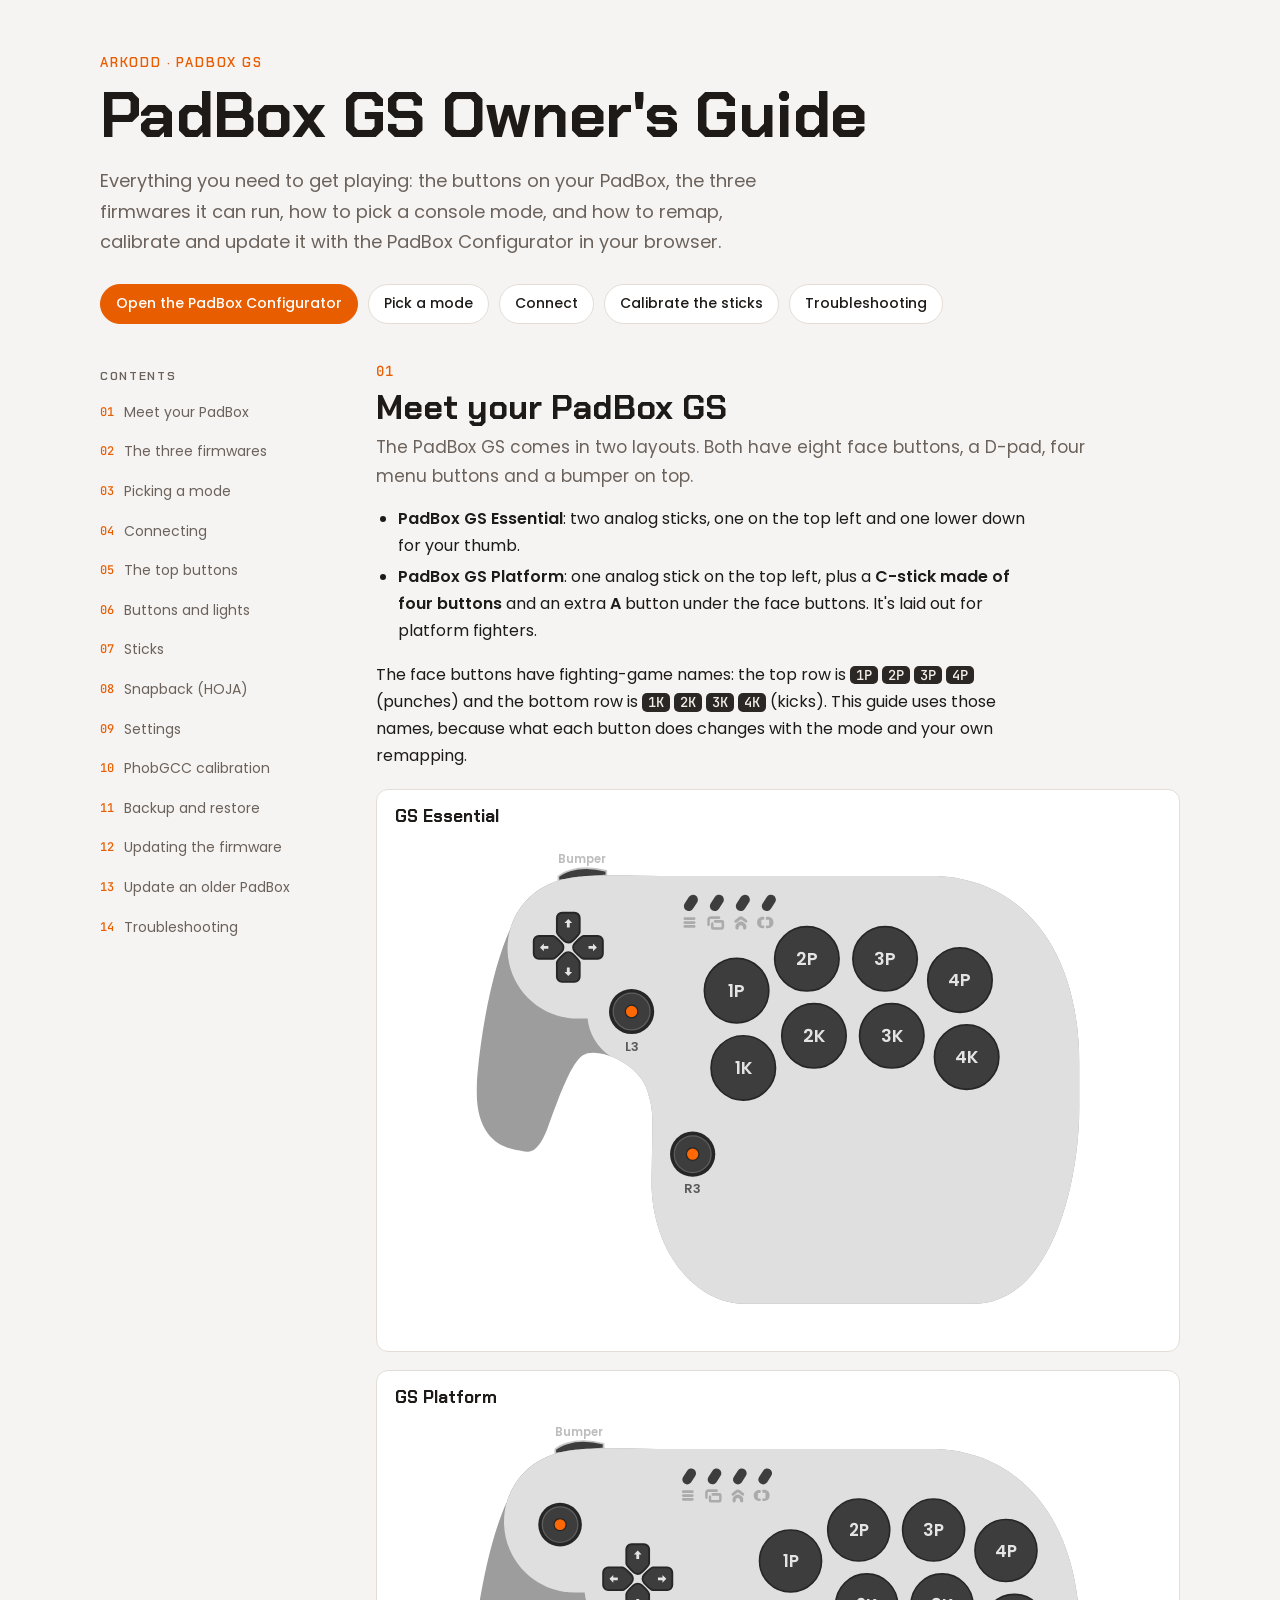
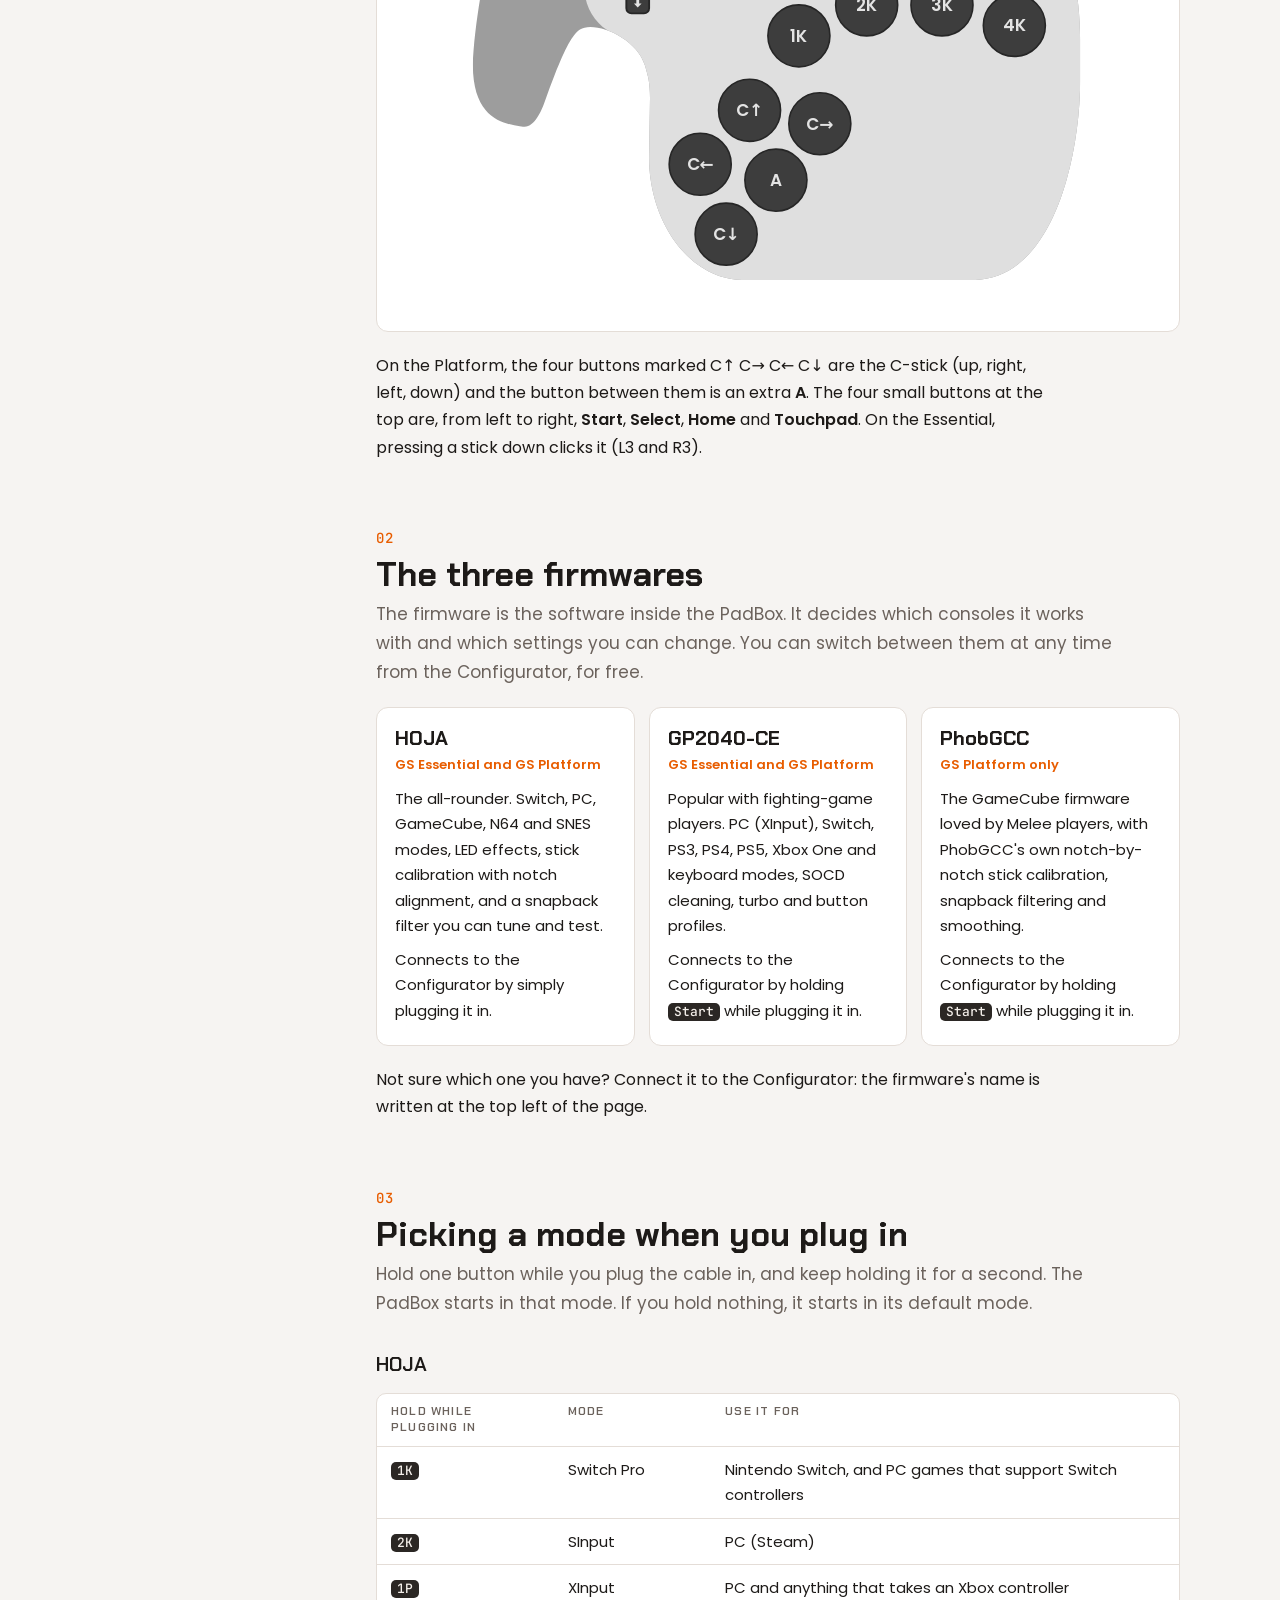
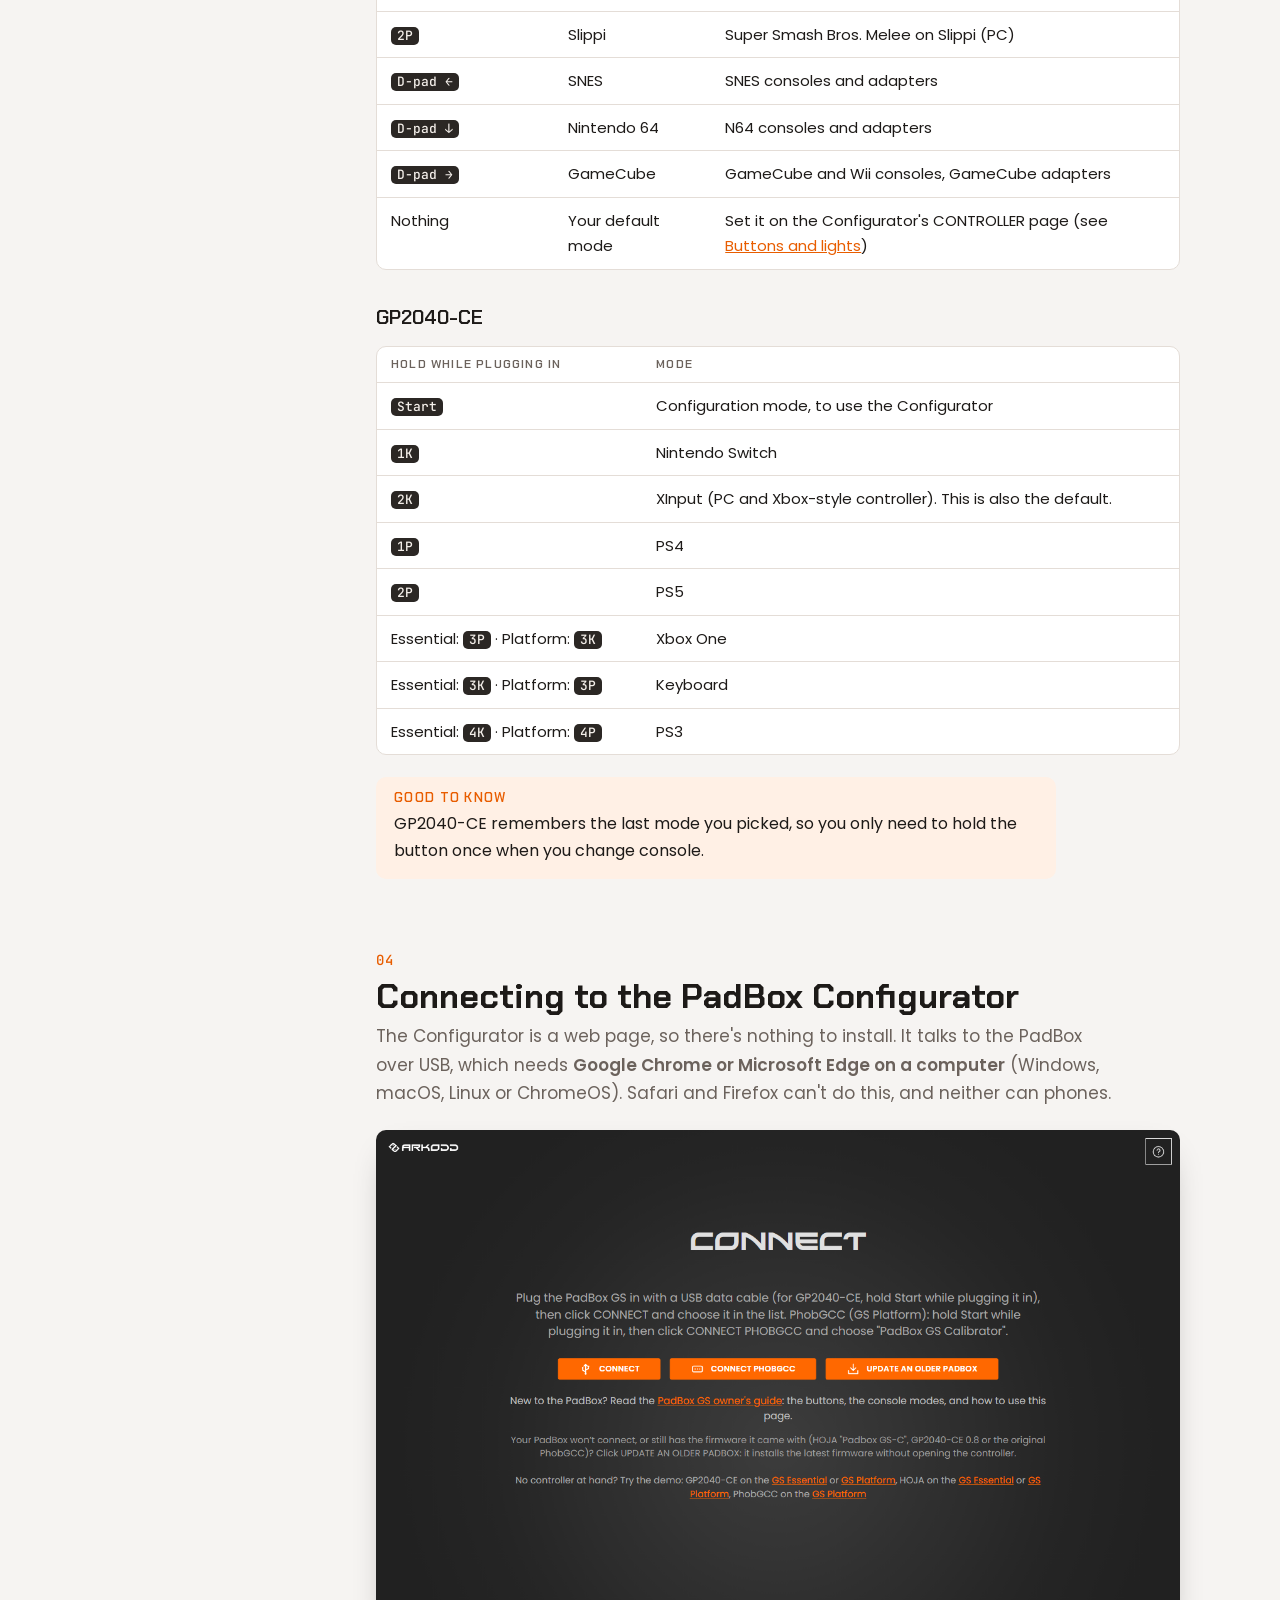
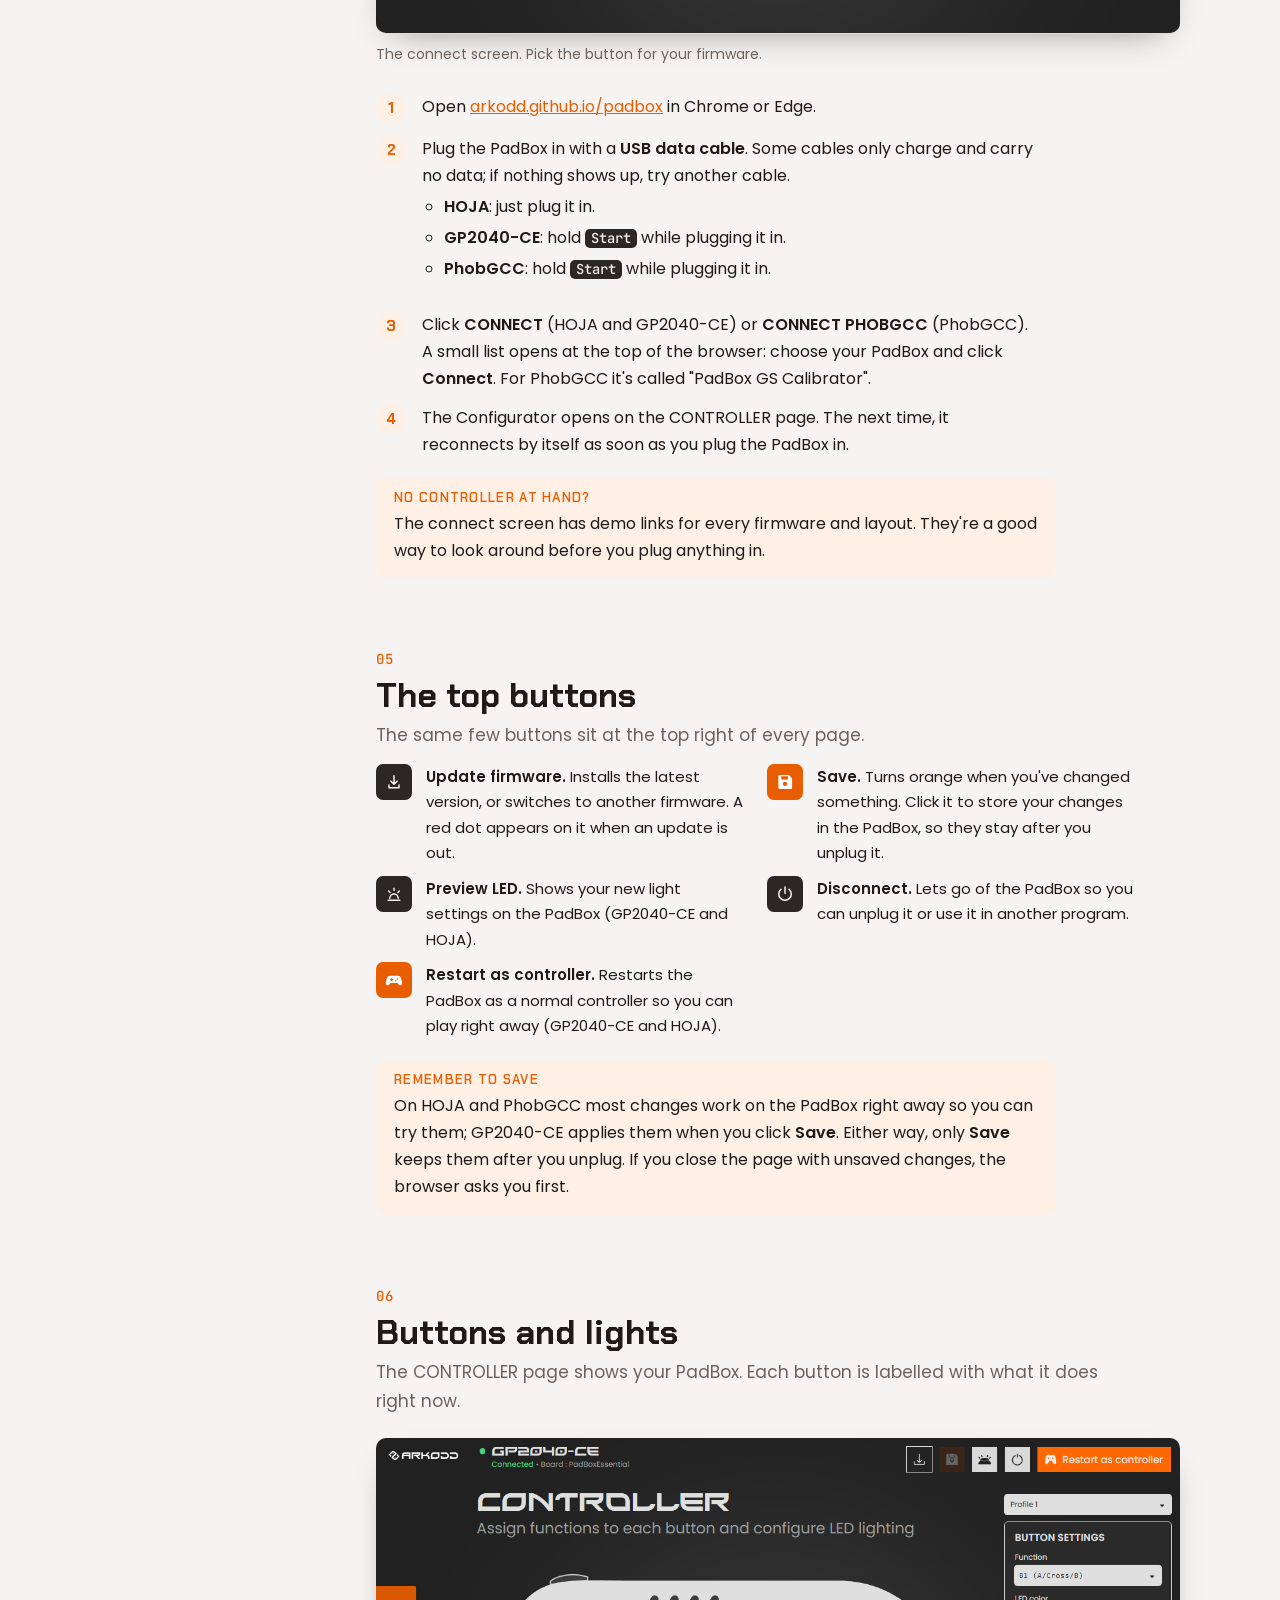
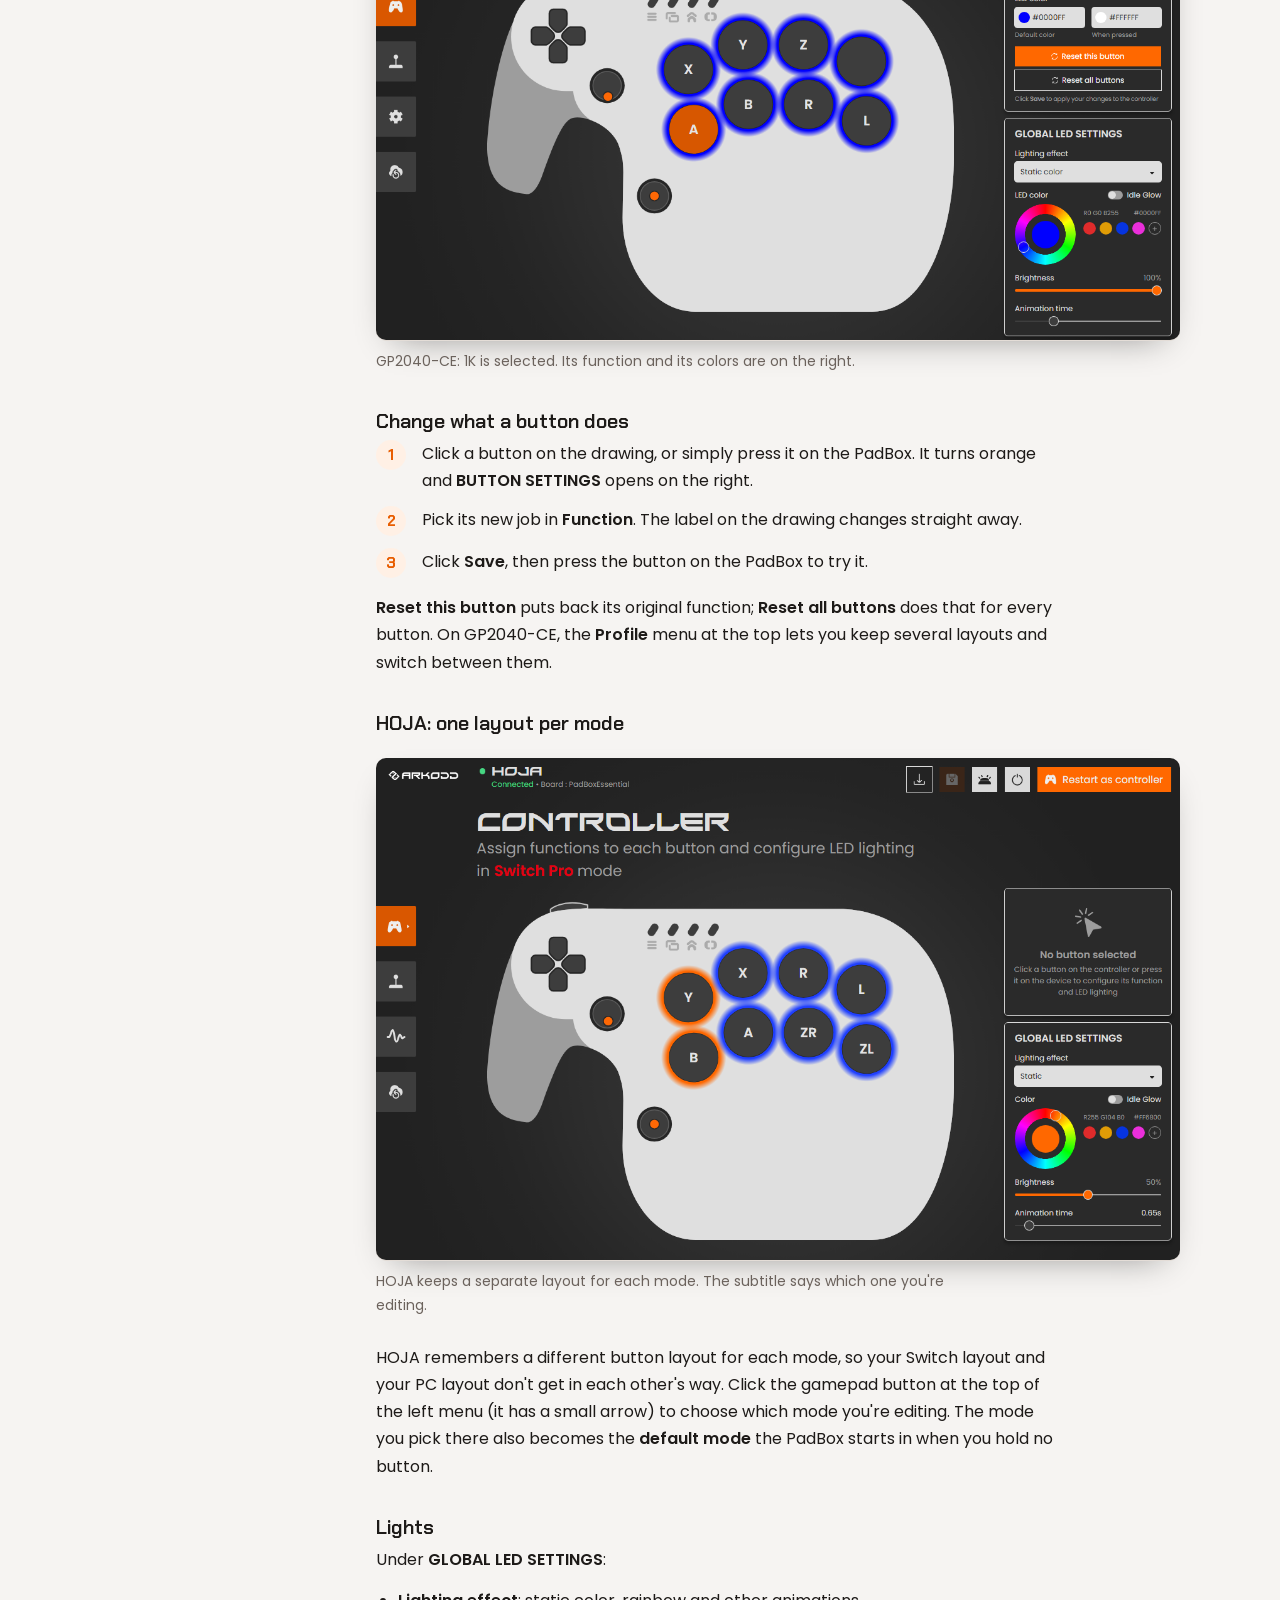
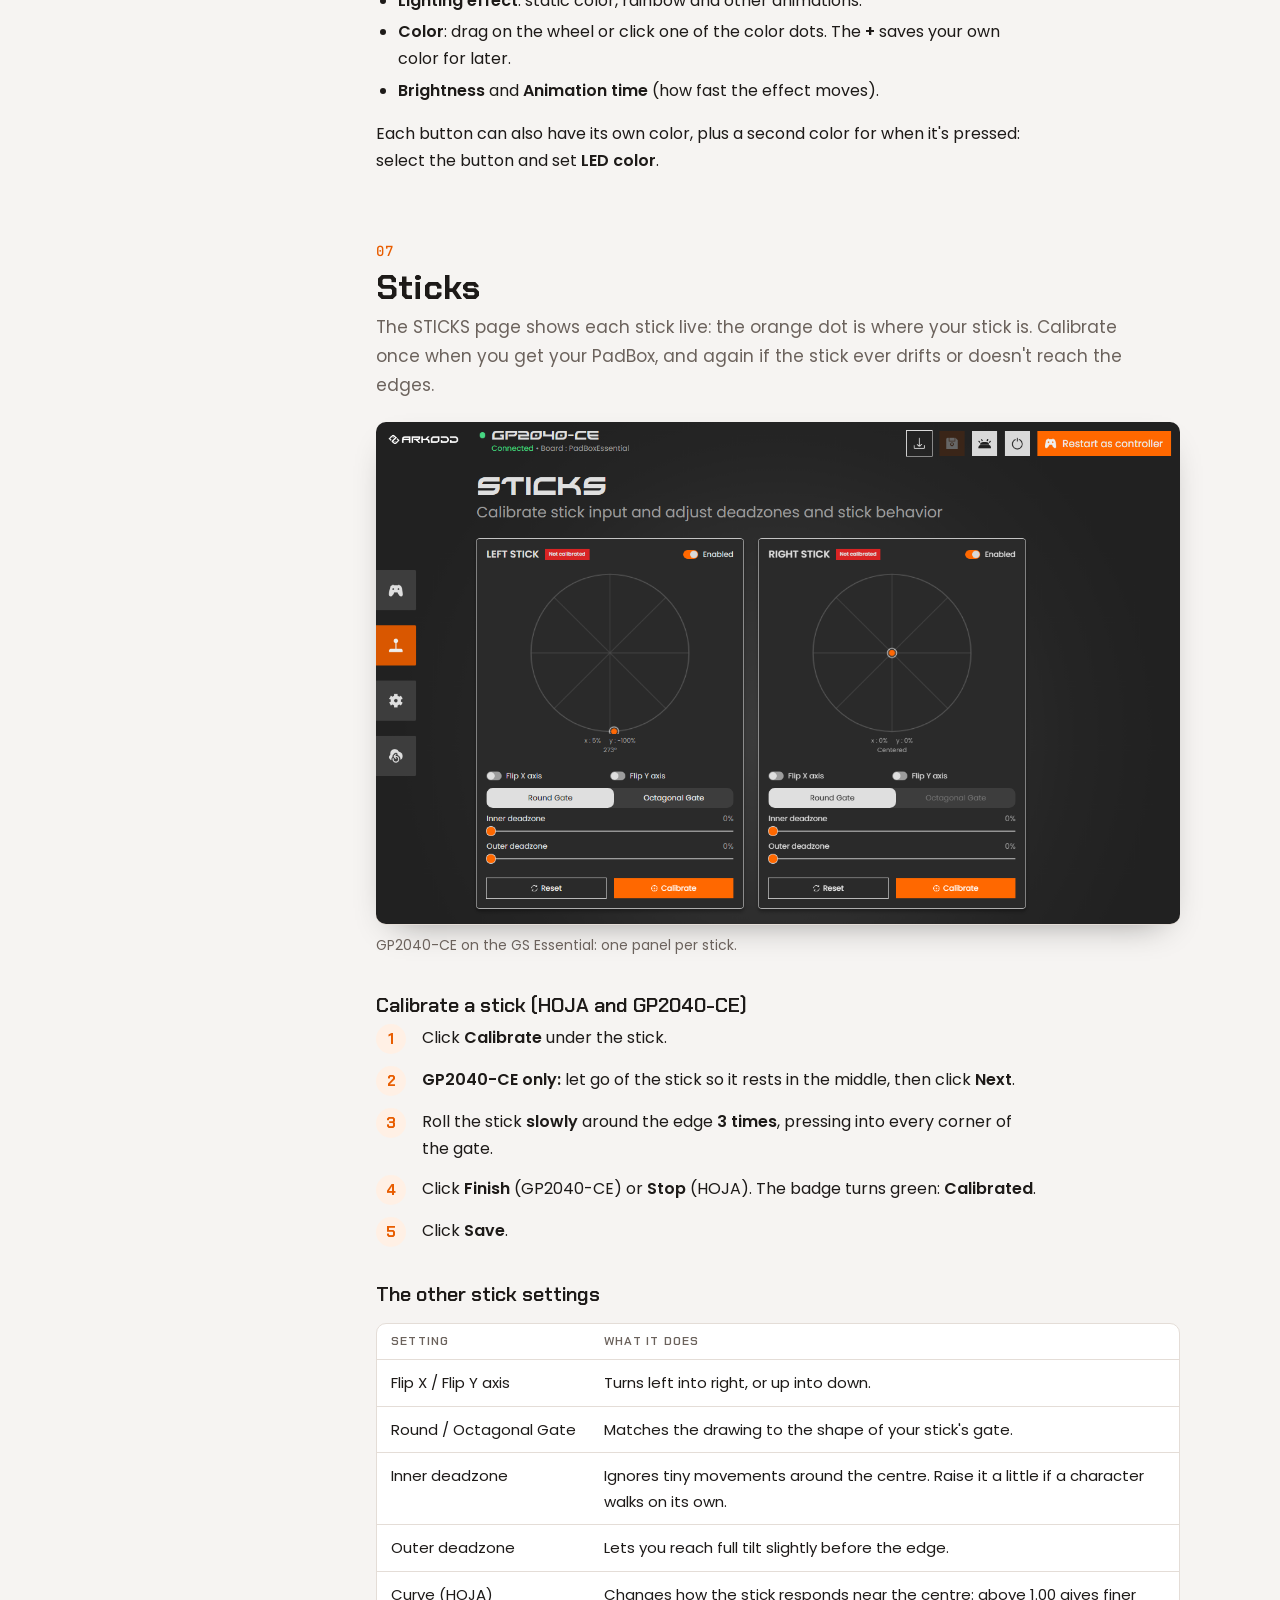
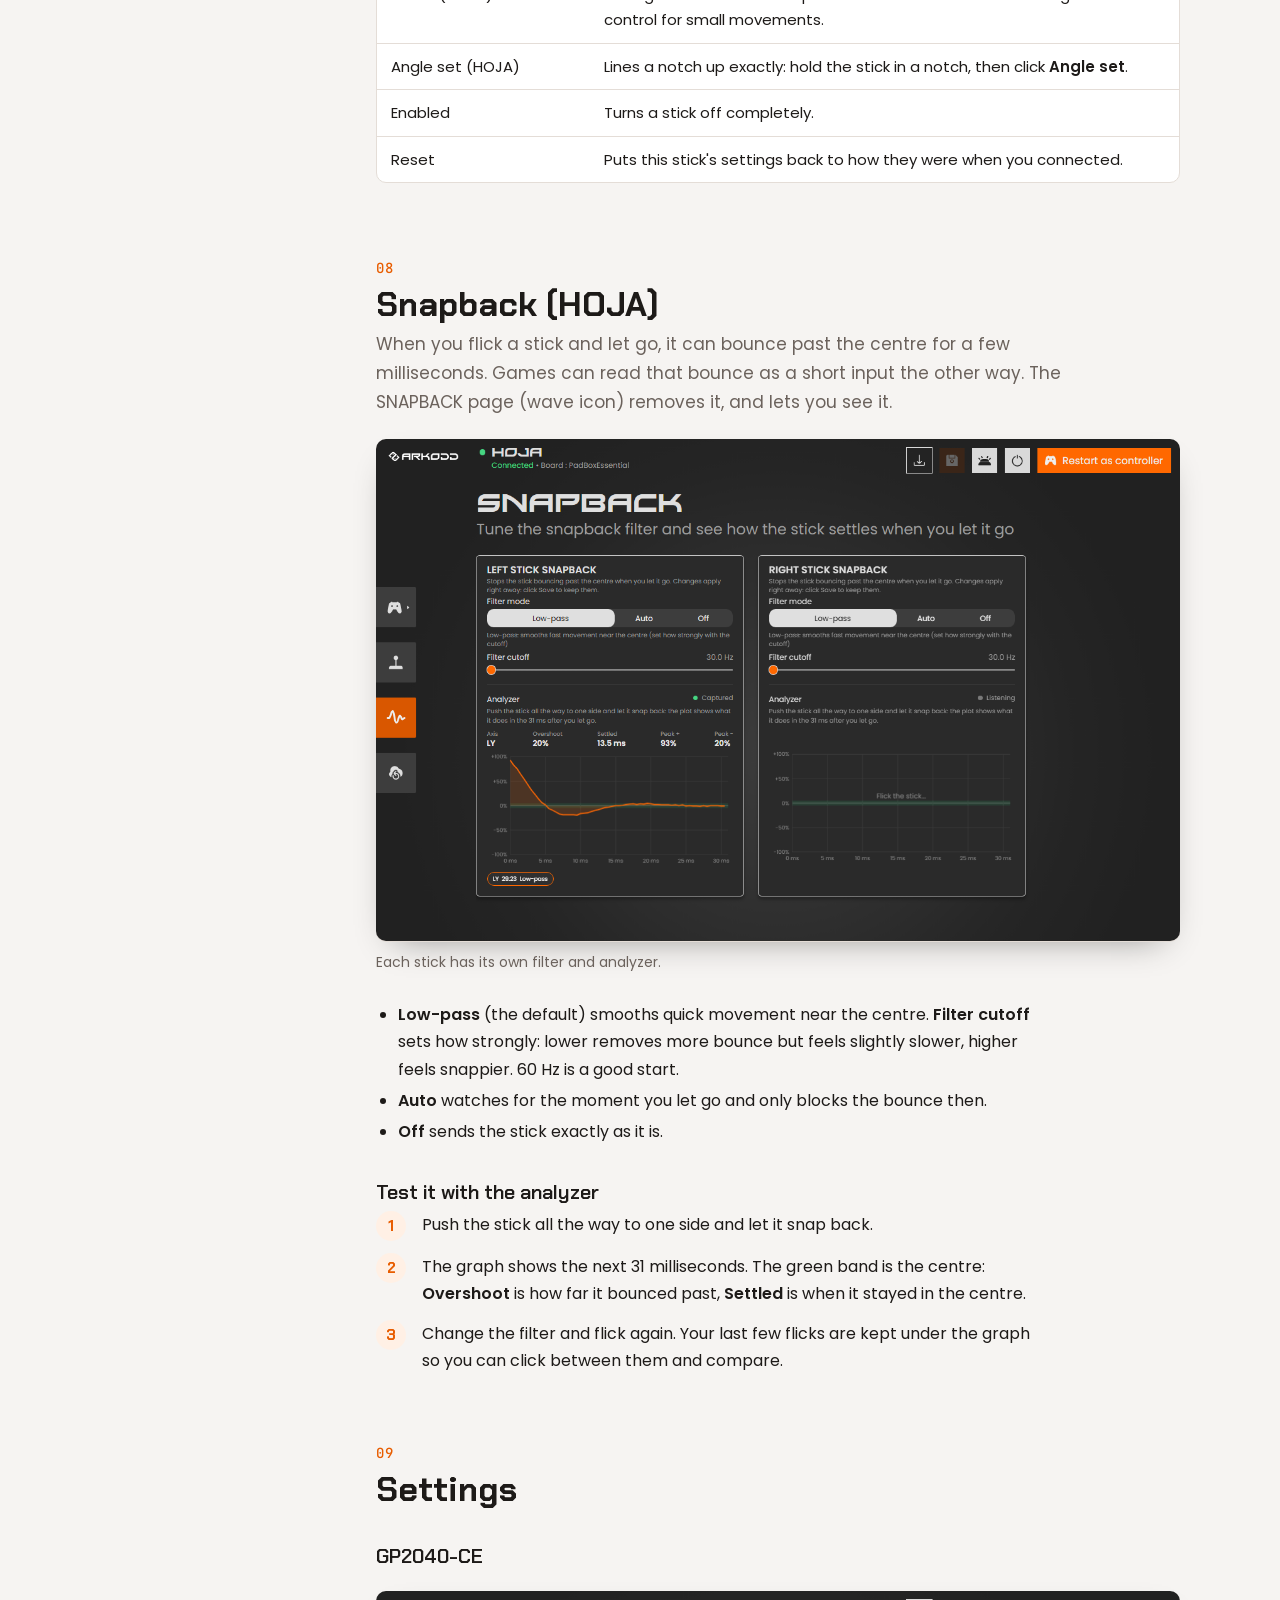
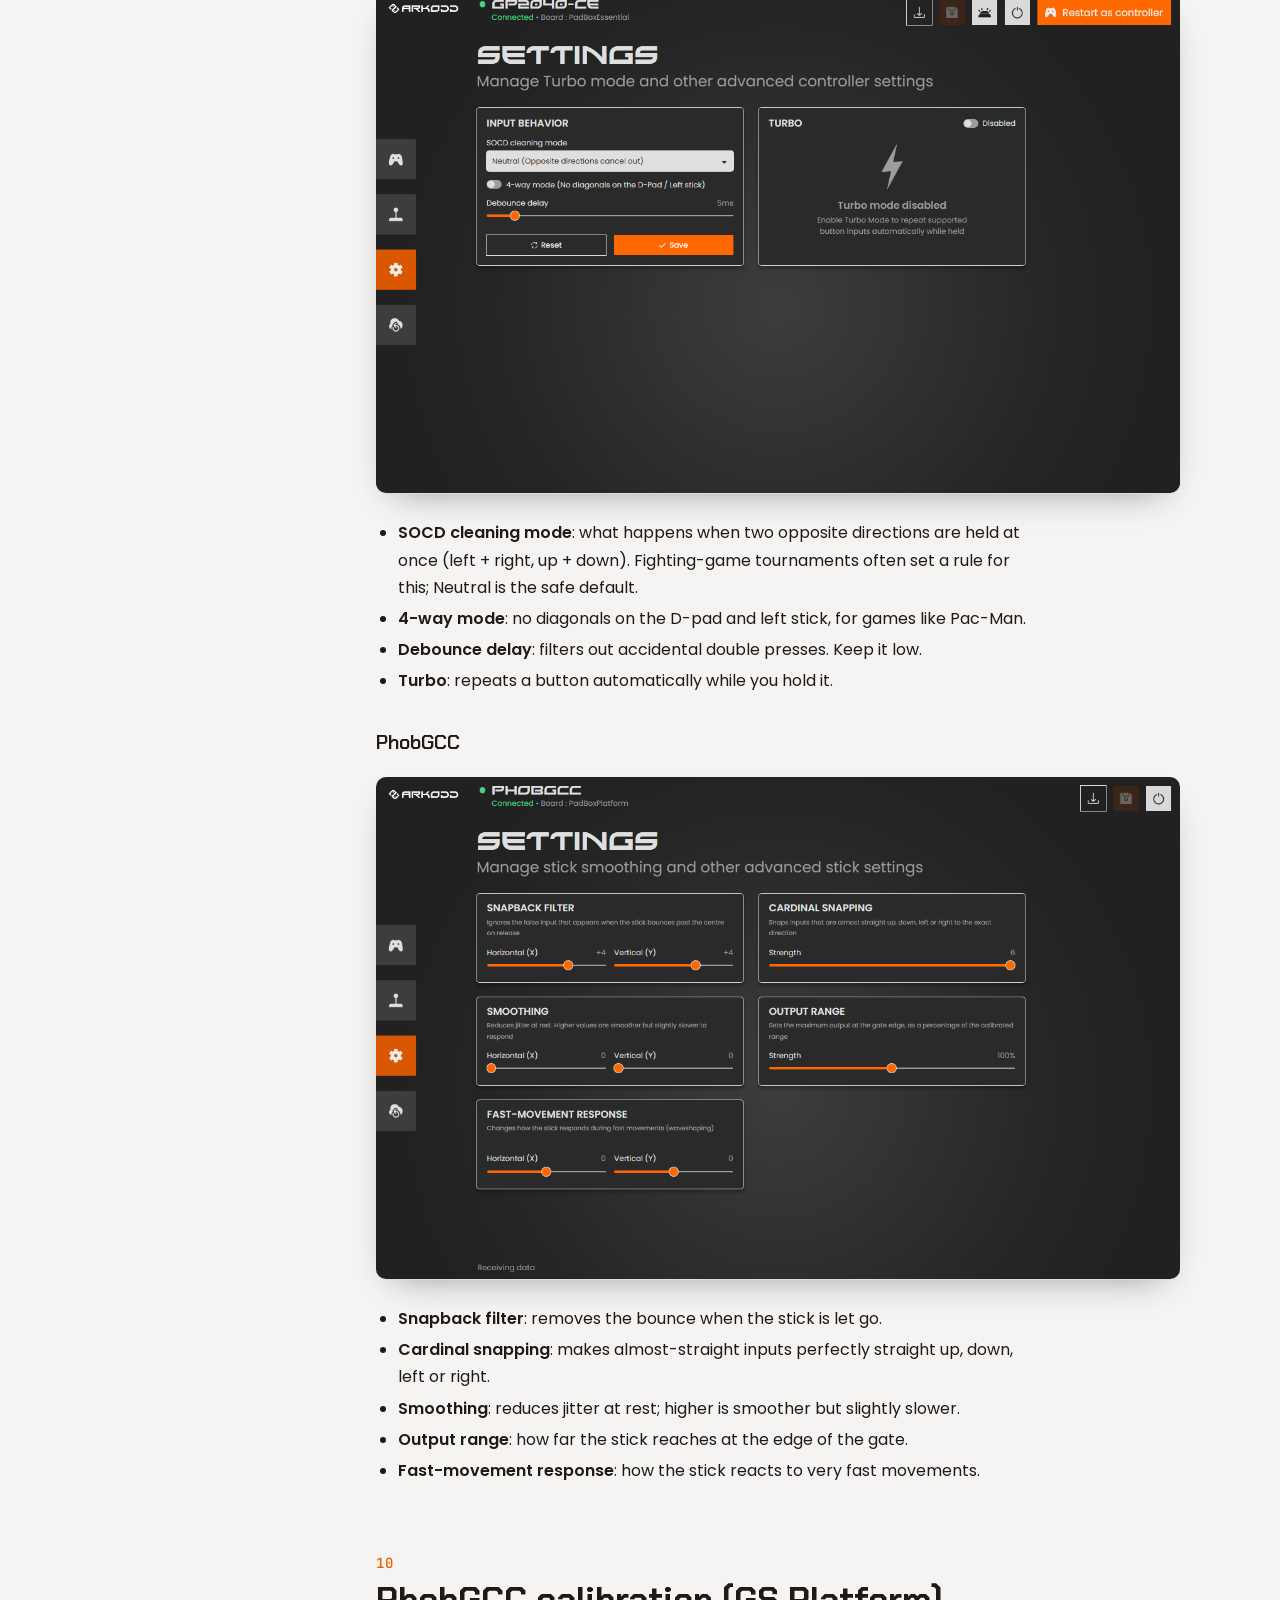
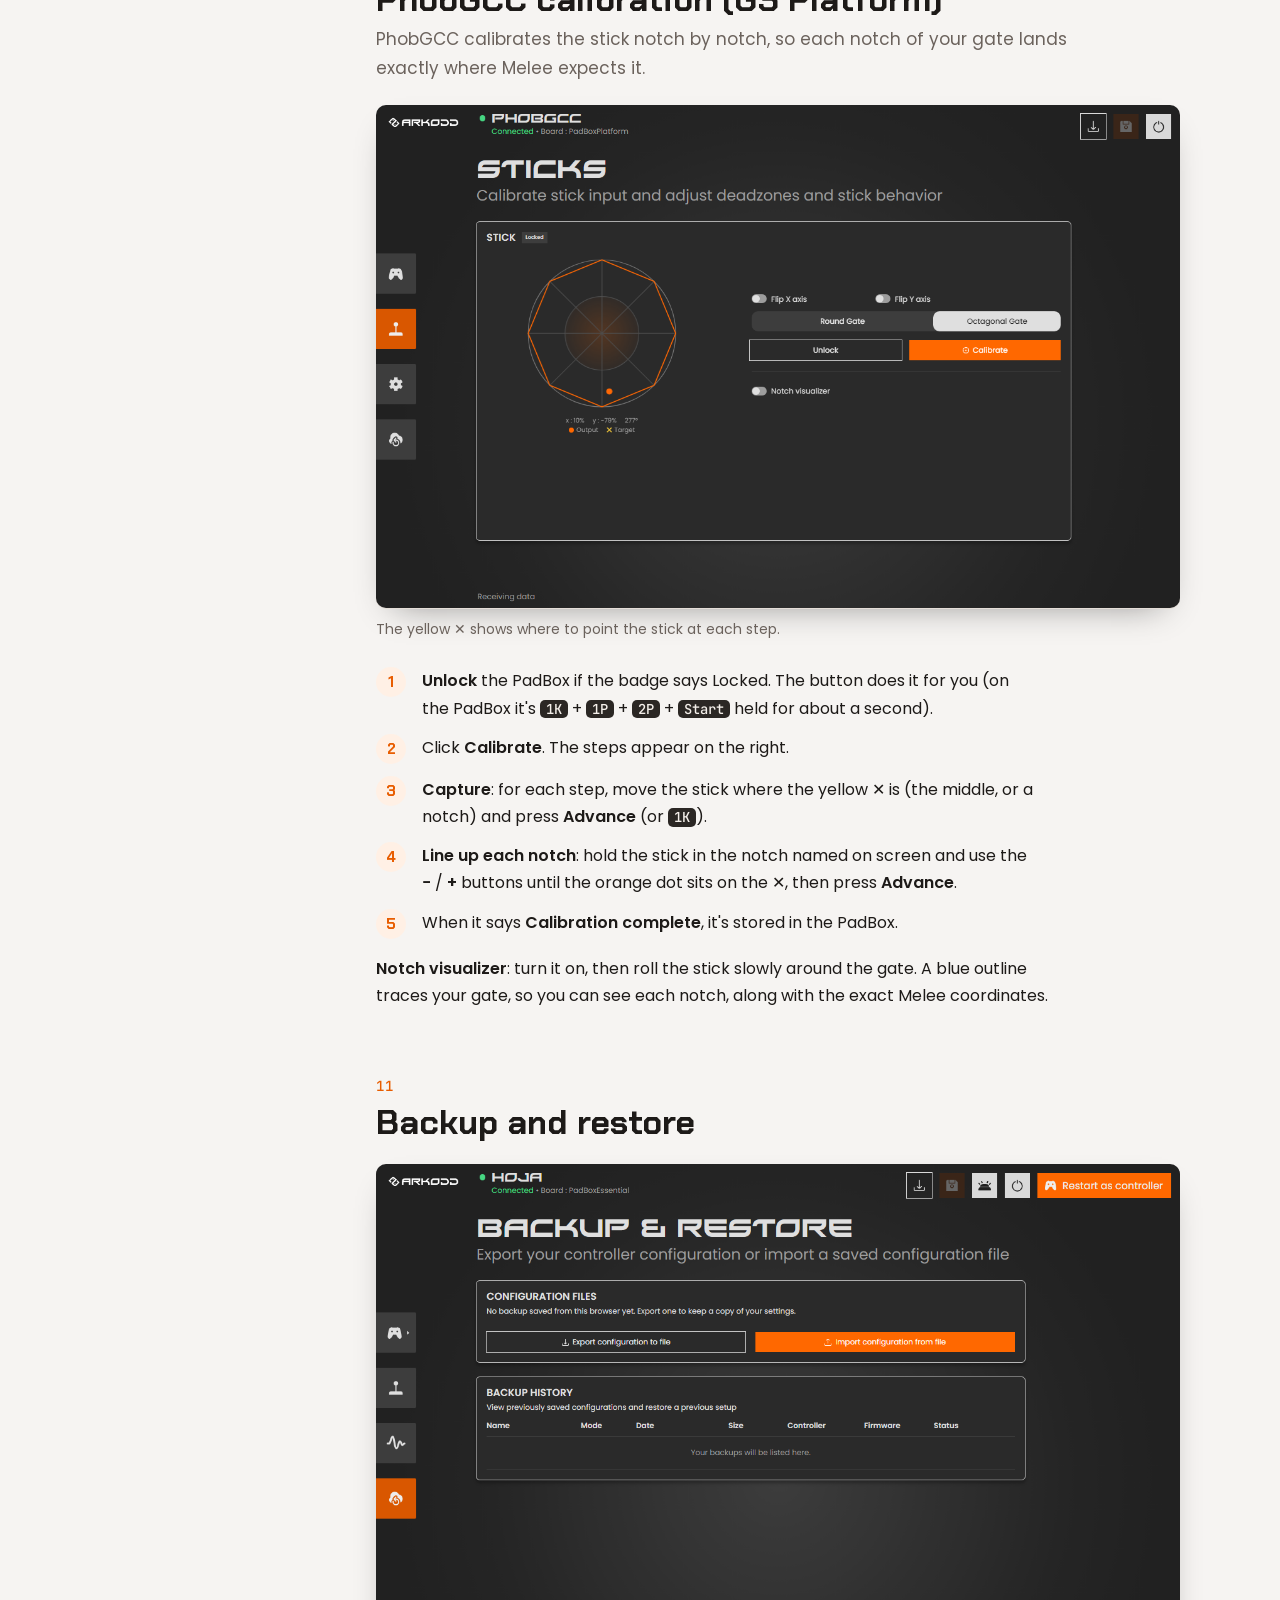
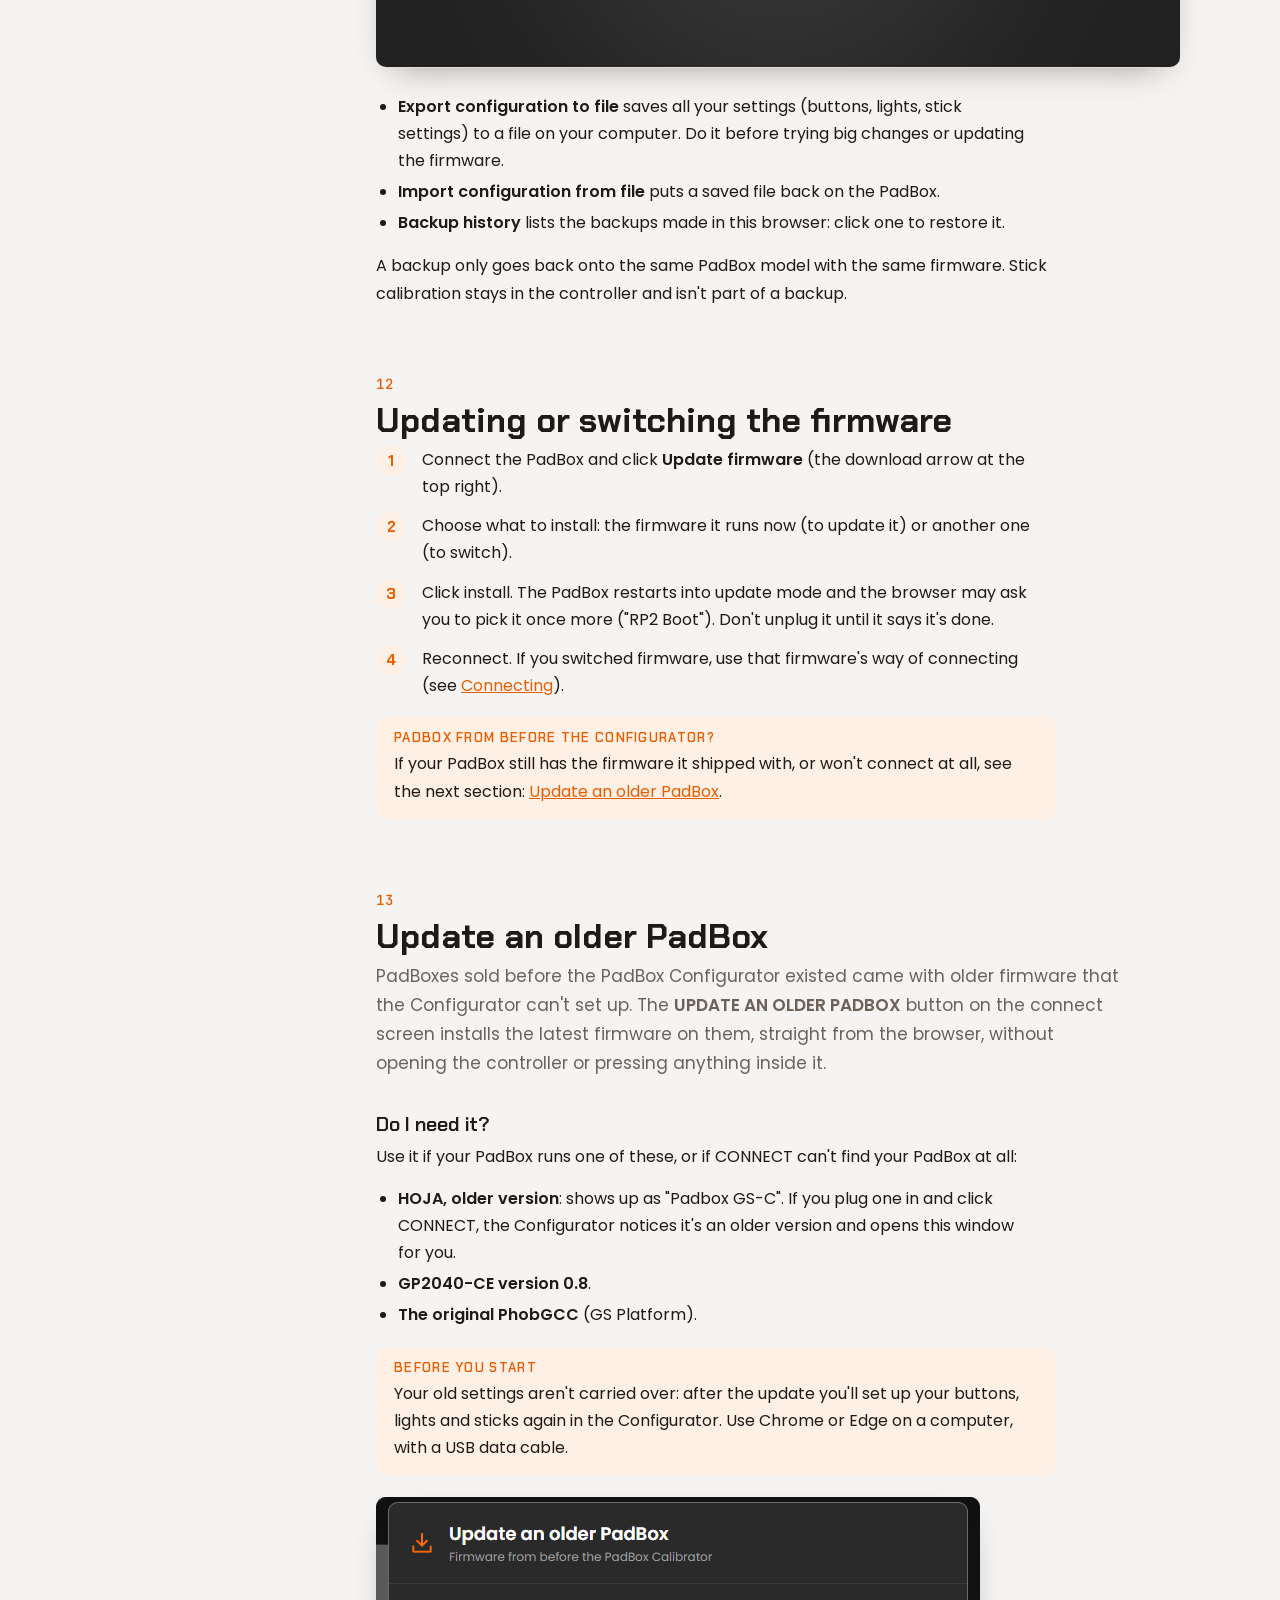
==== guide/index.html @ 9ecf74c7 "Owner's guide at /guide/, linked from every page; Calibrator is now Configurator in visible text Co-" ====
<!DOCTYPE html>
<html lang="en">
<head>
<meta charset="utf-8">
<meta name="viewport" content="width=device-width, initial-scale=1, viewport-fit=cover">
<meta name="description" content="How to use your Arkodd PadBox GS: the buttons, the firmwares, console modes, and the PadBox Configurator.">
<link rel="icon" href="../assets/app.png">
<title>PadBox GS Owner's Guide</title>

<link rel="preconnect" href="https://fonts.googleapis.com">
<link rel="preconnect" href="https://fonts.gstatic.com" crossorigin>
<link rel="stylesheet" href="https://fonts.googleapis.com/css2?family=Chakra+Petch:wght@500;600;700&family=Poppins:wght@400;500;600&family=JetBrains+Mono:wght@500&display=swap">
<style>
/* Layout: a single reading column with a sticky contents rail on wide screens; screenshots break out a little wider than the text */
:root {
  --bg: #f6f4f2;
  --surface: #ffffff;
  --ink: #1d1a18;
  --muted: #6b625c;
  --line: #e4ddd7;
  --accent: #e85d00;
  --accent-soft: #fff0e5;
  --key: #2b2724;
  --key-ink: #f4efea;
  --shot-frame: #2a2726;
  --good: #1f8a52;
  --display: "Chakra Petch", "Segoe UI", system-ui, sans-serif;
  --body: "Poppins", "Segoe UI", system-ui, sans-serif;
  --mono: "JetBrains Mono", ui-monospace, Consolas, monospace;
}
@media (prefers-color-scheme: dark) {
  :root:not([data-theme="light"]) {
    --bg: #171514; --surface: #211e1c; --ink: #efe9e4; --muted: #a59a92; --line: #35302d;
    --accent: #ff7a26; --accent-soft: #3a2416; --key: #3a3533; --key-ink: #f4efea; --shot-frame: #0f0e0d; --good: #3fcf86;
    color-scheme: dark;
  }
}
:root[data-theme="dark"] {
  --bg: #171514; --surface: #211e1c; --ink: #efe9e4; --muted: #a59a92; --line: #35302d;
  --accent: #ff7a26; --accent-soft: #3a2416; --key: #3a3533; --key-ink: #f4efea; --shot-frame: #0f0e0d; --good: #3fcf86;
  color-scheme: dark;
}
* { box-sizing: border-box; }
body { background: var(--bg); color: var(--ink); font: 400 16px/1.7 var(--body); }
.wrap { max-width: 1120px; margin: 0 auto; padding-inline: 20px; padding-block: 0 80px; display: grid; grid-template-columns: 220px minmax(0, 1fr); gap: 56px; }
@media (max-width: 900px) { .wrap { grid-template-columns: minmax(0, 1fr); gap: 0; } nav.toc { display: none; } }

/* hero */
header.hero { max-width: 1120px; margin: 0 auto; padding-inline: 20px; padding-block: 56px 40px; }
.eyebrow { font: 600 13px/1 var(--display); letter-spacing: .14em; text-transform: uppercase; color: var(--accent); }
h1 { font: 700 clamp(38px, 6vw, 64px)/1.02 var(--display); letter-spacing: -.01em; margin: 14px 0 18px; text-wrap: balance; }
.lede { font-size: 18px; color: var(--muted); max-width: 62ch; margin: 0; }
.quick { display: flex; flex-wrap: wrap; gap: 10px; margin-top: 26px; }
.quick a { text-decoration: none; color: var(--ink); background: var(--surface); border: 1px solid var(--line); border-radius: 999px; padding: 7px 15px; font-size: 14px; font-weight: 500; }
.quick a:hover, .quick a:focus-visible { border-color: var(--accent); color: var(--accent); outline: none; }
.quick a.go { background: var(--accent); border-color: var(--accent); color: #fff; }

/* contents rail */
nav.toc { position: sticky; top: calc(env(safe-area-inset-top, 0px) + 24px); align-self: start; padding-top: 6px; }
nav.toc .t { font: 600 12px/1 var(--display); letter-spacing: .14em; text-transform: uppercase; color: var(--muted); margin-bottom: 12px; }
nav.toc ol { list-style: none; margin: 0; padding: 0; display: grid; gap: 2px; counter-reset: s; }
nav.toc li { counter-increment: s; }
nav.toc a { display: flex; gap: 10px; text-decoration: none; color: var(--muted); font-size: 14px; line-height: 1.4; padding: 5px 0; }
nav.toc a::before { content: counter(s, decimal-leading-zero); font: 500 12px/1.6 var(--mono); color: var(--accent); }
nav.toc a:hover, nav.toc a:focus-visible { color: var(--ink); outline: none; }

/* sections */
main { min-width: 0; }
section { padding-top: 56px; scroll-margin-top: 16px; }
section:first-child { padding-top: 0; }
h2 { font: 700 clamp(26px, 3.4vw, 34px)/1.15 var(--display); margin: 0 0 6px; text-wrap: balance; }
h2 .n { font: 500 14px/1 var(--mono); color: var(--accent); display: block; margin-bottom: 10px; letter-spacing: .04em; }
h3 { font: 600 20px/1.3 var(--display); margin: 34px 0 6px; }
p { margin: 0 0 14px; max-width: 68ch; }
.sub { color: var(--muted); font-size: 17px; }
ul, ol.steps { max-width: 66ch; padding-left: 22px; margin: 0 0 16px; }
li { margin: 4px 0; }
b, strong { font-weight: 600; }
a { color: var(--accent); }
code, .k { font: 500 .86em/1 var(--mono); }
/* a physical button or on-screen button name, written like a keycap */
.k { display: inline-block; background: var(--key); color: var(--key-ink); border-radius: 5px; padding: 3px 6px 2px; white-space: nowrap; }
.ui { font-weight: 600; white-space: nowrap; }

/* steps */
ol.steps { list-style: none; padding: 0; counter-reset: st; display: grid; gap: 12px; }
ol.steps > li { counter-increment: st; display: grid; grid-template-columns: 34px minmax(0, 1fr); gap: 12px; margin: 0; }
ol.steps > li::before { content: counter(st); width: 30px; height: 30px; border-radius: 50%; background: var(--accent-soft); color: var(--accent); font: 700 15px/30px var(--display); text-align: center; }

/* callouts */
.note { background: var(--accent-soft); border-radius: 10px; padding: 14px 18px; margin: 18px 0; max-width: 68ch; }
.note p:last-child { margin: 0; }
.note .t { font: 600 13px/1 var(--display); letter-spacing: .1em; text-transform: uppercase; color: var(--accent); display: block; margin-bottom: 6px; }

/* screenshots */
figure { margin: 22px 0 26px; }
figure img { display: block; width: 100%; max-width: 100%; height: auto; border-radius: 10px; background: var(--shot-frame); box-shadow: 0 1px 0 var(--line), 0 14px 34px -18px rgba(0,0,0,.45); }
figcaption { font-size: 14px; color: var(--muted); margin-top: 10px; max-width: 68ch; }

/* tables */
.tw { overflow-x: auto; margin: 16px 0 22px; border: 1px solid var(--line); border-radius: 10px; background: var(--surface); }
table { border-collapse: collapse; width: 100%; font-size: 15px; }
th, td { text-align: left; padding: 10px 14px; border-bottom: 1px solid var(--line); vertical-align: top; }
tr:last-child td { border-bottom: 0; }
th { font: 600 12px/1.3 var(--display); letter-spacing: .1em; text-transform: uppercase; color: var(--muted); background: transparent; }
td:first-child { white-space: nowrap; }

/* firmware cards */
.cards { display: grid; grid-template-columns: repeat(auto-fit, minmax(220px, 1fr)); gap: 14px; margin: 20px 0; }
.card { background: var(--surface); border: 1px solid var(--line); border-radius: 12px; padding: 18px 18px 14px; min-width: 0; }
.card h4 { font: 700 20px/1.2 var(--display); margin: 0 0 4px; }
.card .for { font-size: 13px; color: var(--accent); font-weight: 600; margin-bottom: 10px; }
.card p { font-size: 15px; margin-bottom: 8px; }

/* button maps */
.maps { display: grid; grid-template-columns: minmax(0, 1fr); gap: 18px; margin: 20px 0; }
.map svg { max-width: 640px; margin: 0 auto; }
.map { background: var(--surface); border: 1px solid var(--line); border-radius: 12px; padding: 14px; min-width: 0; }
.map h4 { font: 700 17px/1.2 var(--display); margin: 2px 4px 8px; }
.map svg { display: block; width: 100%; height: auto; }
.map .pad-label { font-family: var(--body); font-weight: 600; }

/* header-button legend */
.legend { display: grid; grid-template-columns: repeat(auto-fit, minmax(250px, 1fr)); gap: 10px 22px; margin: 14px 0 20px; padding: 0; list-style: none; max-width: 760px; }
.legend li { display: grid; grid-template-columns: 38px minmax(0, 1fr); gap: 12px; align-items: start; margin: 0; font-size: 15px; }
.legend svg { width: 36px; height: 36px; border-radius: 7px; background: var(--key); color: var(--key-ink); padding: 8px; }
.legend li.or svg { background: var(--accent); color: #fff; }

details { background: var(--surface); border: 1px solid var(--line); border-radius: 10px; padding: 12px 16px; margin: 10px 0; max-width: 760px; }
details summary { cursor: pointer; font-weight: 600; }
details summary:focus-visible { outline: 2px solid var(--accent); outline-offset: 3px; border-radius: 4px; }
details p { margin: 10px 0 2px; }
footer { color: var(--muted); font-size: 14px; border-top: 1px solid var(--line); padding-top: 22px; margin-top: 64px; }
@media (prefers-reduced-motion: no-preference) { html { scroll-behavior: smooth; } }
</style>
<style>body { margin: 0; } img { max-width: 100%; }</style>
</head>
<body>


<header class="hero">
  <div class="eyebrow">Arkodd · PadBox GS</div>
  <h1>PadBox GS Owner's Guide</h1>
  <p class="lede">Everything you need to get playing: the buttons on your PadBox, the three firmwares it can run, how to pick a console mode, and how to remap, calibrate and update it with the PadBox Configurator in your browser.</p>
  <div class="quick">
    <a class="go" href="https://arkodd.github.io/padbox/">Open the PadBox Configurator</a>
    <a href="#modes">Pick a mode</a>
    <a href="#connect">Connect</a>
    <a href="#sticks">Calibrate the sticks</a>
    <a href="#help">Troubleshooting</a>
  </div>
</header>

<div class="wrap">
<nav class="toc" aria-label="Contents">
  <div class="t">Contents</div>
  <ol>
    <li><a href="#meet">Meet your PadBox</a></li>
    <li><a href="#firmware">The three firmwares</a></li>
    <li><a href="#modes">Picking a mode</a></li>
    <li><a href="#connect">Connecting</a></li>
    <li><a href="#toolbar">The top buttons</a></li>
    <li><a href="#controller">Buttons and lights</a></li>
    <li><a href="#sticks">Sticks</a></li>
    <li><a href="#snapback">Snapback (HOJA)</a></li>
    <li><a href="#settings">Settings</a></li>
    <li><a href="#phob">PhobGCC calibration</a></li>
    <li><a href="#backup">Backup and restore</a></li>
    <li><a href="#update">Updating the firmware</a></li>
    <li><a href="#older">Update an older PadBox</a></li>
    <li><a href="#help">Troubleshooting</a></li>
  </ol>
</nav>

<main>

<section id="meet">
  <h2><span class="n">01</span>Meet your PadBox GS</h2>
  <p class="sub">The PadBox GS comes in two layouts. Both have eight face buttons, a D-pad, four menu buttons and a bumper on top.</p>
  <ul>
    <li><b>PadBox GS Essential</b>: two analog sticks, one on the top left and one lower down for your thumb.</li>
    <li><b>PadBox GS Platform</b>: one analog stick on the top left, plus a <b>C-stick made of four buttons</b> and an extra <b>A</b> button under the face buttons. It's laid out for platform fighters.</li>
  </ul>
  <p>The face buttons have fighting-game names: the top row is <span class="k">1P</span> <span class="k">2P</span> <span class="k">3P</span> <span class="k">4P</span> (punches) and the bottom row is <span class="k">1K</span> <span class="k">2K</span> <span class="k">3K</span> <span class="k">4K</span> (kicks). This guide uses those names, because what each button does changes with the mode and your own remapping.</p>

  <div class="maps">
    <div class="map">
      <h4>GS Essential</h4>
      <svg viewBox="0 0 1530 1200" class="pad-drawing pd-essential" role="img" aria-label="PadBox GS Essential"><defs><clipPath id="bodyClipE"><path d="M223.4,115.4c1-.5,1.9-.9,2.9-1.2.6-.3,1.2-.6,1.8-.8.1,0,.3-.1.6-.2,43.6-17.4,111-19.2,253.8-15.1h648.6c195.7,0,354.4,149.2,354.4,452.1v97.7c0,188.4-68.4,473-252.6,473h-545.6c-127,0-224.7-135.3-224.7-290.2l2.1-134.3s.8-18.5-2.1-43.6c-1.5-12.5-5.6-26.2-9.8-40.7-19.5-67.5-121.4-107.6-154.1-85.6-18.2,12.3-35,44.8-59.5,106.3-8.5,21.4-16.4,43-24,64.7-8,23-26.1,64.1-51.9,59.5-35.6-6.2-132.5-8.6-117.2-181,12.5-141.4,44.1-277.5,79.1-352.3h0"></path><path d="M228.7,113.2c-.2,0-.4.1-.6.2-.6.2-1.2.5-1.8.8-1,.3-1.9.8-2.9,1.2-47.3,19-83.7,58.9-98.2,108.2h0c-4.4,15.1-6.8,30.9-6.8,47.3,0,92.8,75.2,168,168,168s15.6-.6,23.2-1.6c3.3,38,24,71,54.1,91.1,0,0,0,0,0,0 Z"></path></clipPath><radialGradient id="led10E" gradientUnits="userSpaceOnUse" cx="666" cy="372" r="100.6"><stop offset="0.808" stop-opacity="1"></stop><stop offset="1" stop-opacity="0"></stop></radialGradient><radialGradient id="led11E" gradientUnits="userSpaceOnUse" cx="834" cy="296" r="100.6"><stop offset="0.808" stop-opacity="1"></stop><stop offset="1" stop-opacity="0"></stop></radialGradient><radialGradient id="led12E" gradientUnits="userSpaceOnUse" cx="1021" cy="296" r="100.6"><stop offset="0.808" stop-opacity="1"></stop><stop offset="1" stop-opacity="0"></stop></radialGradient><radialGradient id="led13E" gradientUnits="userSpaceOnUse" cx="1200" cy="347" r="100.6"><stop offset="0.808" stop-opacity="1"></stop><stop offset="1" stop-opacity="0"></stop></radialGradient><radialGradient id="led6E" gradientUnits="userSpaceOnUse" cx="682" cy="557" r="100.6"><stop offset="0.808" stop-opacity="1"></stop><stop offset="1" stop-opacity="0"></stop></radialGradient><radialGradient id="led7E" gradientUnits="userSpaceOnUse" cx="851" cy="480" r="100.6"><stop offset="0.808" stop-opacity="1"></stop><stop offset="1" stop-opacity="0"></stop></radialGradient><radialGradient id="led8E" gradientUnits="userSpaceOnUse" cx="1037" cy="480" r="100.6"><stop offset="0.808" stop-opacity="1"></stop><stop offset="1" stop-opacity="0"></stop></radialGradient><radialGradient id="led9E" gradientUnits="userSpaceOnUse" cx="1216" cy="531" r="100.6"><stop offset="0.808" stop-opacity="1"></stop><stop offset="1" stop-opacity="0"></stop></radialGradient></defs><path d="M240,109.2v-10.1s36.8-33.8,114.6-13.3v10.7 Z" fill="#3d3d3d" stroke="#c5c5c5" stroke-width="4" stroke-linejoin="round" transform="" class="pad-btn"></path><g clip-path="url(#bodyClipE)" transform=""><rect x="-100" y="-100" width="1800" height="1400" fill="#9d9d9d"></rect><path d="M228.7,113.2c-.2,0-.4.1-.6.2-.6.2-1.2.5-1.8.8-1,.3-1.9.8-2.9,1.2-47.3,19-83.7,58.9-98.2,108.2h0c-4.4,15.1-6.8,30.9-6.8,47.3,0,92.8,75.2,168,168,168s15.6-.6,23.2-1.6c3.3,38,24,71,54.1,91.1,0,0,0,0,0,0 L 364,1300 L 1700,1300 L 1700,-100 L 229,-100 Z" fill="#dfdfdf"></path></g><g transform="translate(0 0)"><path d="M263.7,257.1c-3.5,0-6.9-1.3-9.7-3.8-17.6-16.1-17.6-19.7-17.6-21.1v-34c0-6.8,5.5-12.3,12.3-12.3h29.9c6.8,0,12.3,5.5,12.3,12.3v34c0,1.4,0,5-17.6,21.1-2.8,2.5-6.2,3.8-9.7,3.8Z" fill="#3d3d3d" stroke="#262626" stroke-width="4.5" stroke-linejoin="round" class="pad-btn"></path><path d="M278.6,351.2h-29.9c-6.8,0-12.3-5.5-12.3-12.3v-34c0-1.4,0-5,17.6-21.1,5.5-5,13.8-5,19.3,0,17.6,16.1,17.6,19.7,17.6,21.1v34c0,6.8-5.5,12.3-12.3,12.3Z" fill="#3d3d3d" stroke="#262626" stroke-width="4.5" stroke-linejoin="round" class="pad-btn"></path><path d="M227.3,295.8h-34c-6.8,0-12.3-5.5-12.3-12.3v-29.9c0-6.8,5.5-12.3,12.3-12.3h34c1.4,0,5,0,21.1,17.6,5,5.5,5,13.8,0,19.3-16.1,17.6-19.7,17.6-21.1,17.6Z" fill="#3d3d3d" stroke="#262626" stroke-width="4.5" stroke-linejoin="round" class="pad-btn"></path><path d="M334,295.8h-34c-1.4,0-5,0-21.1-17.6-5-5.5-5-13.8,0-19.3,16.1-17.6,19.7-17.6,21.1-17.6h34c6.8,0,12.3,5.5,12.3,12.3v29.9c0,6.8-5.5,12.3-12.3,12.3Z" fill="#3d3d3d" stroke="#262626" stroke-width="4.5" stroke-linejoin="round" class="pad-btn"></path></g><g transform=""><g class="pad-btn"><rect x="545" y="141.4" width="23.6" height="42" rx="11.8" ry="11.8" transform="translate(176.7 -275.7) rotate(32.8)" fill="#3d3d3d"></rect></g><path d="M564.5,196.6h-22.3c-1.8,0-3.3,1.5-3.3,3.3s1.5,3.3,3.3,3.3h22.3c1.8,0,3.3-1.5,3.3-3.3s-1.5-3.3-3.3-3.3h0Z" fill="#ababab"></path><path d="M564.5,206h-22.3c-1.8,0-3.3,1.5-3.3,3.3s1.5,3.3,3.3,3.3h22.3c1.8,0,3.3-1.5,3.3-3.3s-1.5-3.3-3.3-3.3h0Z" fill="#ababab"></path><path d="M564.5,215.4h-22.3c-1.8,0-3.3,1.5-3.3,3.3h0c0,1.8,1.5,3.3,3.3,3.3h22.3c1.8,0,3.3-1.5,3.3-3.3h0c0-1.8-1.5-3.3-3.3-3.3h0Z" fill="#ababab"></path><g class="pad-btn"><rect x="607.1" y="141.4" width="23.6" height="42" rx="11.8" ry="11.8" transform="translate(186.6 -309.4) rotate(32.8)" fill="#3d3d3d"></rect></g><path d="M599,217.4c-1.7,0-3-1.4-3-3v-12.9c0-4.1,3.4-7.5,7.5-7.5h20.3c1.9,0,3.4,1.5,3.4,3.4s-1.5,3.4-3.4,3.4h-19.4c-1.3,0-2.4,1.1-2.4,2.4v11.3c0,1.7-1.4,3-3,3Z" fill="#ababab"></path><path d="M630,226.5h-20c-2.9,0-5.1-2-5.1-4.7v-10.1c0-1.2.7-2.2,1.8-2.7,1.1-.5,2.3-.2,3.2.6.5.5.9,1.3.9,2.1v8.4c0,.1.1.3.3.3h18.8c.1,0,.3-.1.3-.3v-10.1c0-.1-.1-.3-.3-.3h-15.7c-.8,0-1.5-.3-2.1-.9-.9-.9-1.2-2.3-.7-3.5.5-1.2,1.7-2,3-2h16.8c2.8,0,5,2.3,5,5v12.3c0,3.3-2.6,5.8-6.1,5.8Z" fill="#ababab"></path><g class="pad-btn"><rect x="669.2" y="141.4" width="23.6" height="42" rx="11.8" ry="11.8" transform="translate(196.5 -343) rotate(32.8)" fill="#3d3d3d"></rect></g><path d="M685.5,226h-.4c-2,0-3.6-1.6-3.6-3.6,0-4.2-2.2-6.9-5.4-6.9s-5.4,2.8-5.4,6.8-1.7,3.8-3.7,3.8h-.2c-2,0-3.6-1.6-3.6-3.6v-4.9c0-3.9,5-7.6,9.3-10.1,2.3-1.3,5.2-1.3,7.5,0,4.2,2.4,9.3,6.2,9.3,10.1v4.9c0,2-1.6,3.6-3.6,3.6Z" fill="#ababab"></path><path d="M663.9,209.8c-.1,0-.2,0-.3,0-.9,0-1.8-.5-2.3-1.2-1.2-1.5-1-3.7.5-4.9l9.8-7.8c2.7-2.2,6.6-2.2,9.3,0l9.6,7.6c1.5,1.2,1.7,3.4.5,4.9h0c-.6.7-1.4,1.2-2.3,1.2-.9,0-1.8-.2-2.5-.8l-8.1-6.4c-1-.8-2.5-.8-3.4,0l-8.3,6.6c-.6.5-1.4.8-2.2.8Z" fill="#ababab"></path><g class="pad-btn"><rect x="731.4" y="141.4" width="23.6" height="42" rx="11.8" ry="11.8" transform="translate(206.4 -376.7) rotate(32.8)" fill="#3d3d3d"></rect></g><path d="M730.2,222.8h-2.3c-7.1,0-12.8-5.8-12.8-12.8v-1.7c0-7.1,5.8-12.8,12.8-12.8h2.3c1.1,0,2.1.9,2.1,2.1v3.1c0,1.1-.9,2.1-2.1,2.1h-3.7c-.7,0-1.3.6-1.3,1.3v11.2c0,.7.6,1.3,1.3,1.3h3.7c1.1,0,2.1.9,2.1,2.1v2.1c0,1.1-.9,2.1-2.1,2.1Z" fill="#ababab"></path><path d="M741.2,222.8h-3.1c-1.1,0-2.1-.9-2.1-2.1v-2.1c0-1.1.9-2.1,2.1-2.1h4.5c.7,0,1.3-.6,1.3-1.3v-11.2c0-.7-.6-1.3-1.3-1.3h-4.5c-1.1,0-2.1-.9-2.1-2.1v-3.1c0-1.1.9-2.1,2.1-2.1h3.1c7.1,0,12.8,5.8,12.8,12.8v1.7c0,7.1-5.8,12.8-12.8,12.8Z" fill="#ababab"></path></g><g class="pad-btn"><circle cx="415" cy="422" r="54" fill="#262626"></circle><circle cx="415" cy="422" r="44" fill="#3d3d3d" stroke="#5e5e5e" stroke-width="3"></circle></g><circle cx="415" cy="422" r="15" fill="#fe6805" stroke="#262626" stroke-width="3" pointer-events="none"></circle><g class="pad-btn"><circle cx="561" cy="763" r="54" fill="#262626"></circle><circle cx="561" cy="763" r="44" fill="#3d3d3d" stroke="#5e5e5e" stroke-width="3"></circle></g><circle cx="561" cy="763" r="15" fill="#fe6805" stroke="#262626" stroke-width="3" pointer-events="none"></circle><circle cx="666" cy="372" r="100.6" fill="url(#led10E)" pointer-events="none" visibility="hidden"></circle><circle cx="834" cy="296" r="100.6" fill="url(#led11E)" pointer-events="none" visibility="hidden"></circle><circle cx="1021" cy="296" r="100.6" fill="url(#led12E)" pointer-events="none" visibility="hidden"></circle><circle cx="1200" cy="347" r="100.6" fill="url(#led13E)" pointer-events="none" visibility="hidden"></circle><circle cx="682" cy="557" r="100.6" fill="url(#led6E)" pointer-events="none" visibility="hidden"></circle><circle cx="851" cy="480" r="100.6" fill="url(#led7E)" pointer-events="none" visibility="hidden"></circle><circle cx="1037" cy="480" r="100.6" fill="url(#led8E)" pointer-events="none" visibility="hidden"></circle><circle cx="1216" cy="531" r="100.6" fill="url(#led9E)" pointer-events="none" visibility="hidden"></circle><circle cx="666" cy="372" r="77" fill="#3d3d3d" stroke="#262626" stroke-width="4" class="pad-btn"></circle><circle cx="834" cy="296" r="77" fill="#3d3d3d" stroke="#262626" stroke-width="4" class="pad-btn"></circle><circle cx="1021" cy="296" r="77" fill="#3d3d3d" stroke="#262626" stroke-width="4" class="pad-btn"></circle><circle cx="1200" cy="347" r="77" fill="#3d3d3d" stroke="#262626" stroke-width="4" class="pad-btn"></circle><circle cx="682" cy="557" r="77" fill="#3d3d3d" stroke="#262626" stroke-width="4" class="pad-btn"></circle><circle cx="851" cy="480" r="77" fill="#3d3d3d" stroke="#262626" stroke-width="4" class="pad-btn"></circle><circle cx="1037" cy="480" r="77" fill="#3d3d3d" stroke="#262626" stroke-width="4" class="pad-btn"></circle><circle cx="1216" cy="531" r="77" fill="#3d3d3d" stroke="#262626" stroke-width="4" class="pad-btn"></circle><circle cx="666" cy="372" r="78.9" fill="none" stroke-width="4.8" pointer-events="none" visibility="hidden"></circle><circle cx="834" cy="296" r="78.9" fill="none" stroke-width="4.8" pointer-events="none" visibility="hidden"></circle><circle cx="1021" cy="296" r="78.9" fill="none" stroke-width="4.8" pointer-events="none" visibility="hidden"></circle><circle cx="1200" cy="347" r="78.9" fill="none" stroke-width="4.8" pointer-events="none" visibility="hidden"></circle><circle cx="682" cy="557" r="78.9" fill="none" stroke-width="4.8" pointer-events="none" visibility="hidden"></circle><circle cx="851" cy="480" r="78.9" fill="none" stroke-width="4.8" pointer-events="none" visibility="hidden"></circle><circle cx="1037" cy="480" r="78.9" fill="none" stroke-width="4.8" pointer-events="none" visibility="hidden"></circle><circle cx="1216" cy="531" r="78.9" fill="none" stroke-width="4.8" pointer-events="none" visibility="hidden"></circle><text x="666" y="372" font-size="42" fill="#e4e4e4" class="pad-label" text-anchor="middle" dominant-baseline="central" pointer-events="none">1P</text><path d="M0 -.5L.46 -.04H.17V.5H-.17V-.04H-.46Z" fill="#e4e4e4" pointer-events="none" visibility="hidden"></path><text x="834" y="296" font-size="42" fill="#e4e4e4" class="pad-label" text-anchor="middle" dominant-baseline="central" pointer-events="none">2P</text><path d="M0 -.5L.46 -.04H.17V.5H-.17V-.04H-.46Z" fill="#e4e4e4" pointer-events="none" visibility="hidden"></path><text x="1021" y="296" font-size="42" fill="#e4e4e4" class="pad-label" text-anchor="middle" dominant-baseline="central" pointer-events="none">3P</text><path d="M0 -.5L.46 -.04H.17V.5H-.17V-.04H-.46Z" fill="#e4e4e4" pointer-events="none" visibility="hidden"></path><text x="1200" y="347" font-size="42" fill="#e4e4e4" class="pad-label" text-anchor="middle" dominant-baseline="central" pointer-events="none">4P</text><path d="M0 -.5L.46 -.04H.17V.5H-.17V-.04H-.46Z" fill="#e4e4e4" pointer-events="none" visibility="hidden"></path><text x="682" y="557" font-size="42" fill="#e4e4e4" class="pad-label" text-anchor="middle" dominant-baseline="central" pointer-events="none">1K</text><path d="M0 -.5L.46 -.04H.17V.5H-.17V-.04H-.46Z" fill="#e4e4e4" pointer-events="none" visibility="hidden"></path><text x="851" y="480" font-size="42" fill="#e4e4e4" class="pad-label" text-anchor="middle" dominant-baseline="central" pointer-events="none">2K</text><path d="M0 -.5L.46 -.04H.17V.5H-.17V-.04H-.46Z" fill="#e4e4e4" pointer-events="none" visibility="hidden"></path><text x="1037" y="480" font-size="42" fill="#e4e4e4" class="pad-label" text-anchor="middle" dominant-baseline="central" pointer-events="none">3K</text><path d="M0 -.5L.46 -.04H.17V.5H-.17V-.04H-.46Z" fill="#e4e4e4" pointer-events="none" visibility="hidden"></path><text x="1216" y="531" font-size="42" fill="#e4e4e4" class="pad-label" text-anchor="middle" dominant-baseline="central" pointer-events="none">4K</text><path d="M0 -.5L.46 -.04H.17V.5H-.17V-.04H-.46Z" fill="#e4e4e4" pointer-events="none" visibility="hidden"></path><text x="263.7" y="211" font-size="21" fill="#e4e4e4" class="pad-label" text-anchor="middle" dominant-baseline="central" pointer-events="none"></text><path d="M0 -.5L.46 -.04H.17V.5H-.17V-.04H-.46Z" fill="#e4e4e4" pointer-events="none" visibility="visible" transform="translate(263.7 211) rotate(0) scale(19.95)"></path><text x="263.7" y="327" font-size="21" fill="#e4e4e4" class="pad-label" text-anchor="middle" dominant-baseline="central" pointer-events="none"></text><path d="M0 -.5L.46 -.04H.17V.5H-.17V-.04H-.46Z" fill="#e4e4e4" pointer-events="none" visibility="visible" transform="translate(263.7 327) rotate(180) scale(19.95)"></path><text x="206" y="268.7" font-size="21" fill="#e4e4e4" class="pad-label" text-anchor="middle" dominant-baseline="central" pointer-events="none"></text><path d="M0 -.5L.46 -.04H.17V.5H-.17V-.04H-.46Z" fill="#e4e4e4" pointer-events="none" visibility="visible" transform="translate(206 268.7) rotate(270) scale(19.95)"></path><text x="322" y="268.7" font-size="21" fill="#e4e4e4" class="pad-label" text-anchor="middle" dominant-baseline="central" pointer-events="none"></text><path d="M0 -.5L.46 -.04H.17V.5H-.17V-.04H-.46Z" fill="#e4e4e4" pointer-events="none" visibility="visible" transform="translate(322 268.7) rotate(90) scale(19.95)"></path><text x="297" y="58" font-size="28" fill="#bdbdbd" class="pad-label" text-anchor="middle" dominant-baseline="central" pointer-events="none">Bumper</text><path d="M0 -.5L.46 -.04H.17V.5H-.17V-.04H-.46Z" fill="#bdbdbd" pointer-events="none" visibility="hidden"></path><text x="415" y="505" font-size="30" fill="#5a5a5a" class="pad-label" text-anchor="middle" dominant-baseline="central" pointer-events="none">L3</text><path d="M0 -.5L.46 -.04H.17V.5H-.17V-.04H-.46Z" fill="#5a5a5a" pointer-events="none" visibility="hidden"></path><text x="561" y="846" font-size="30" fill="#5a5a5a" class="pad-label" text-anchor="middle" dominant-baseline="central" pointer-events="none">R3</text><path d="M0 -.5L.46 -.04H.17V.5H-.17V-.04H-.46Z" fill="#5a5a5a" pointer-events="none" visibility="hidden"></path></svg>
    </div>
    <div class="map">
      <h4>GS Platform</h4>
      <svg viewBox="0 0 1530 1200" class="pad-drawing pd-platform" role="img" aria-label="PadBox GS Platform"><defs><clipPath id="bodyClipP"><path d="M223.4,115.4c1-.5,1.9-.9,2.9-1.2.6-.3,1.2-.6,1.8-.8.1,0,.3-.1.6-.2,43.6-17.4,111-19.2,253.8-15.1h648.6c195.7,0,354.4,149.2,354.4,452.1v97.7c0,188.4-68.4,473-252.6,473h-545.6c-127,0-224.7-135.3-224.7-290.2l2.1-134.3s.8-18.5-2.1-43.6c-1.5-12.5-5.6-26.2-9.8-40.7-19.5-67.5-121.4-107.6-154.1-85.6-18.2,12.3-35,44.8-59.5,106.3-8.5,21.4-16.4,43-24,64.7-8,23-26.1,64.1-51.9,59.5-35.6-6.2-132.5-8.6-117.2-181,12.5-141.4,44.1-277.5,79.1-352.3h0"></path><path d="M228.7,113.2c-.2,0-.4.1-.6.2-.6.2-1.2.5-1.8.8-1,.3-1.9.8-2.9,1.2-47.3,19-83.7,58.9-98.2,108.2h0c-4.4,15.1-6.8,30.9-6.8,47.3,0,92.8,75.2,168,168,168s15.6-.6,23.2-1.6c3.3,38,24,71,54.1,91.1,0,0,0,0,0,0 Z"></path></clipPath><radialGradient id="led10P" gradientUnits="userSpaceOnUse" cx="795" cy="349" r="96.87407407407407"><stop offset="0.808" stop-opacity="1"></stop><stop offset="1" stop-opacity="0"></stop></radialGradient><radialGradient id="led11P" gradientUnits="userSpaceOnUse" cx="958" cy="275" r="96.87407407407407"><stop offset="0.808" stop-opacity="1"></stop><stop offset="1" stop-opacity="0"></stop></radialGradient><radialGradient id="led12P" gradientUnits="userSpaceOnUse" cx="1137" cy="275" r="96.87407407407407"><stop offset="0.808" stop-opacity="1"></stop><stop offset="1" stop-opacity="0"></stop></radialGradient><radialGradient id="led13P" gradientUnits="userSpaceOnUse" cx="1310" cy="324" r="96.87407407407407"><stop offset="0.808" stop-opacity="1"></stop><stop offset="1" stop-opacity="0"></stop></radialGradient><radialGradient id="led6P" gradientUnits="userSpaceOnUse" cx="815" cy="528" r="96.87407407407407"><stop offset="0.808" stop-opacity="1"></stop><stop offset="1" stop-opacity="0"></stop></radialGradient><radialGradient id="led7P" gradientUnits="userSpaceOnUse" cx="977" cy="454" r="96.87407407407407"><stop offset="0.808" stop-opacity="1"></stop><stop offset="1" stop-opacity="0"></stop></radialGradient><radialGradient id="led8P" gradientUnits="userSpaceOnUse" cx="1157" cy="454" r="96.87407407407407"><stop offset="0.808" stop-opacity="1"></stop><stop offset="1" stop-opacity="0"></stop></radialGradient><radialGradient id="led9P" gradientUnits="userSpaceOnUse" cx="1330" cy="503" r="96.87407407407407"><stop offset="0.808" stop-opacity="1"></stop><stop offset="1" stop-opacity="0"></stop></radialGradient><radialGradient id="led27P" gradientUnits="userSpaceOnUse" cx="697" cy="706" r="96.87407407407407"><stop offset="0.808" stop-opacity="1"></stop><stop offset="1" stop-opacity="0"></stop></radialGradient><radialGradient id="led19P" gradientUnits="userSpaceOnUse" cx="865" cy="738" r="96.87407407407407"><stop offset="0.808" stop-opacity="1"></stop><stop offset="1" stop-opacity="0"></stop></radialGradient><radialGradient id="led26P" gradientUnits="userSpaceOnUse" cx="579" cy="835" r="96.87407407407407"><stop offset="0.808" stop-opacity="1"></stop><stop offset="1" stop-opacity="0"></stop></radialGradient><radialGradient id="led18P" gradientUnits="userSpaceOnUse" cx="641" cy="1002" r="96.87407407407407"><stop offset="0.808" stop-opacity="1"></stop><stop offset="1" stop-opacity="0"></stop></radialGradient><radialGradient id="led15P" gradientUnits="userSpaceOnUse" cx="760" cy="873" r="96.87407407407407"><stop offset="0.808" stop-opacity="1"></stop><stop offset="1" stop-opacity="0"></stop></radialGradient></defs><path d="M240,109.2v-10.1s36.8-33.8,114.6-13.3v10.7 Z" fill="#3d3d3d" stroke="#c5c5c5" stroke-width="4" stroke-linejoin="round" transform="matrix(1.0075 0 0 1.0075 -9.3 -17.6)" class="pad-btn"></path><g clip-path="url(#bodyClipP)" transform="matrix(1.0075 0 0 1.0075 -9.3 -17.6)"><rect x="-100" y="-100" width="1800" height="1400" fill="#9d9d9d"></rect><path d="M228.7,113.2c-.2,0-.4.1-.6.2-.6.2-1.2.5-1.8.8-1,.3-1.9.8-2.9,1.2-47.3,19-83.7,58.9-98.2,108.2h0c-4.4,15.1-6.8,30.9-6.8,47.3,0,92.8,75.2,168,168,168s15.6-.6,23.2-1.6c3.3,38,24,71,54.1,91.1,0,0,0,0,0,0 L 364,1300 L 1700,1300 L 1700,-100 L 229,-100 Z" fill="#dfdfdf"></path></g><g transform="translate(166 123)"><path d="M263.7,257.1c-3.5,0-6.9-1.3-9.7-3.8-17.6-16.1-17.6-19.7-17.6-21.1v-34c0-6.8,5.5-12.3,12.3-12.3h29.9c6.8,0,12.3,5.5,12.3,12.3v34c0,1.4,0,5-17.6,21.1-2.8,2.5-6.2,3.8-9.7,3.8Z" fill="#3d3d3d" stroke="#262626" stroke-width="4.5" stroke-linejoin="round" class="pad-btn"></path><path d="M278.6,351.2h-29.9c-6.8,0-12.3-5.5-12.3-12.3v-34c0-1.4,0-5,17.6-21.1,5.5-5,13.8-5,19.3,0,17.6,16.1,17.6,19.7,17.6,21.1v34c0,6.8-5.5,12.3-12.3,12.3Z" fill="#3d3d3d" stroke="#262626" stroke-width="4.5" stroke-linejoin="round" class="pad-btn"></path><path d="M227.3,295.8h-34c-6.8,0-12.3-5.5-12.3-12.3v-29.9c0-6.8,5.5-12.3,12.3-12.3h34c1.4,0,5,0,21.1,17.6,5,5.5,5,13.8,0,19.3-16.1,17.6-19.7,17.6-21.1,17.6Z" fill="#3d3d3d" stroke="#262626" stroke-width="4.5" stroke-linejoin="round" class="pad-btn"></path><path d="M334,295.8h-34c-1.4,0-5,0-21.1-17.6-5-5.5-5-13.8,0-19.3,16.1-17.6,19.7-17.6,21.1-17.6h34c6.8,0,12.3,5.5,12.3,12.3v29.9c0,6.8-5.5,12.3-12.3,12.3Z" fill="#3d3d3d" stroke="#262626" stroke-width="4.5" stroke-linejoin="round" class="pad-btn"></path></g><g transform="matrix(.9749 0 0 .9749 9.87 -11.51)"><g class="pad-btn"><rect x="545" y="141.4" width="23.6" height="42" rx="11.8" ry="11.8" transform="translate(176.7 -275.7) rotate(32.8)" fill="#3d3d3d"></rect></g><path d="M564.5,196.6h-22.3c-1.8,0-3.3,1.5-3.3,3.3s1.5,3.3,3.3,3.3h22.3c1.8,0,3.3-1.5,3.3-3.3s-1.5-3.3-3.3-3.3h0Z" fill="#ababab"></path><path d="M564.5,206h-22.3c-1.8,0-3.3,1.5-3.3,3.3s1.5,3.3,3.3,3.3h22.3c1.8,0,3.3-1.5,3.3-3.3s-1.5-3.3-3.3-3.3h0Z" fill="#ababab"></path><path d="M564.5,215.4h-22.3c-1.8,0-3.3,1.5-3.3,3.3h0c0,1.8,1.5,3.3,3.3,3.3h22.3c1.8,0,3.3-1.5,3.3-3.3h0c0-1.8-1.5-3.3-3.3-3.3h0Z" fill="#ababab"></path><g class="pad-btn"><rect x="607.1" y="141.4" width="23.6" height="42" rx="11.8" ry="11.8" transform="translate(186.6 -309.4) rotate(32.8)" fill="#3d3d3d"></rect></g><path d="M599,217.4c-1.7,0-3-1.4-3-3v-12.9c0-4.1,3.4-7.5,7.5-7.5h20.3c1.9,0,3.4,1.5,3.4,3.4s-1.5,3.4-3.4,3.4h-19.4c-1.3,0-2.4,1.1-2.4,2.4v11.3c0,1.7-1.4,3-3,3Z" fill="#ababab"></path><path d="M630,226.5h-20c-2.9,0-5.1-2-5.1-4.7v-10.1c0-1.2.7-2.2,1.8-2.7,1.1-.5,2.3-.2,3.2.6.5.5.9,1.3.9,2.1v8.4c0,.1.1.3.3.3h18.8c.1,0,.3-.1.3-.3v-10.1c0-.1-.1-.3-.3-.3h-15.7c-.8,0-1.5-.3-2.1-.9-.9-.9-1.2-2.3-.7-3.5.5-1.2,1.7-2,3-2h16.8c2.8,0,5,2.3,5,5v12.3c0,3.3-2.6,5.8-6.1,5.8Z" fill="#ababab"></path><g class="pad-btn"><rect x="669.2" y="141.4" width="23.6" height="42" rx="11.8" ry="11.8" transform="translate(196.5 -343) rotate(32.8)" fill="#3d3d3d"></rect></g><path d="M685.5,226h-.4c-2,0-3.6-1.6-3.6-3.6,0-4.2-2.2-6.9-5.4-6.9s-5.4,2.8-5.4,6.8-1.7,3.8-3.7,3.8h-.2c-2,0-3.6-1.6-3.6-3.6v-4.9c0-3.9,5-7.6,9.3-10.1,2.3-1.3,5.2-1.3,7.5,0,4.2,2.4,9.3,6.2,9.3,10.1v4.9c0,2-1.6,3.6-3.6,3.6Z" fill="#ababab"></path><path d="M663.9,209.8c-.1,0-.2,0-.3,0-.9,0-1.8-.5-2.3-1.2-1.2-1.5-1-3.7.5-4.9l9.8-7.8c2.7-2.2,6.6-2.2,9.3,0l9.6,7.6c1.5,1.2,1.7,3.4.5,4.9h0c-.6.7-1.4,1.2-2.3,1.2-.9,0-1.8-.2-2.5-.8l-8.1-6.4c-1-.8-2.5-.8-3.4,0l-8.3,6.6c-.6.5-1.4.8-2.2.8Z" fill="#ababab"></path><g class="pad-btn"><rect x="731.4" y="141.4" width="23.6" height="42" rx="11.8" ry="11.8" transform="translate(206.4 -376.7) rotate(32.8)" fill="#3d3d3d"></rect></g><path d="M730.2,222.8h-2.3c-7.1,0-12.8-5.8-12.8-12.8v-1.7c0-7.1,5.8-12.8,12.8-12.8h2.3c1.1,0,2.1.9,2.1,2.1v3.1c0,1.1-.9,2.1-2.1,2.1h-3.7c-.7,0-1.3.6-1.3,1.3v11.2c0,.7.6,1.3,1.3,1.3h3.7c1.1,0,2.1.9,2.1,2.1v2.1c0,1.1-.9,2.1-2.1,2.1Z" fill="#ababab"></path><path d="M741.2,222.8h-3.1c-1.1,0-2.1-.9-2.1-2.1v-2.1c0-1.1.9-2.1,2.1-2.1h4.5c.7,0,1.3-.6,1.3-1.3v-11.2c0-.7-.6-1.3-1.3-1.3h-4.5c-1.1,0-2.1-.9-2.1-2.1v-3.1c0-1.1.9-2.1,2.1-2.1h3.1c7.1,0,12.8,5.8,12.8,12.8v1.7c0,7.1-5.8,12.8-12.8,12.8Z" fill="#ababab"></path></g><g><circle cx="244" cy="262" r="52.13793103448276" fill="#262626"></circle><circle cx="244" cy="262" r="42.48275862068966" fill="#3d3d3d" stroke="#5e5e5e" stroke-width="3"></circle></g><circle cx="244" cy="262" r="14.482758620689657" fill="#fe6805" stroke="#262626" stroke-width="3" pointer-events="none"></circle><circle cx="795" cy="349" r="96.87407407407407" fill="url(#led10P)" pointer-events="none" visibility="hidden"></circle><circle cx="958" cy="275" r="96.87407407407407" fill="url(#led11P)" pointer-events="none" visibility="hidden"></circle><circle cx="1137" cy="275" r="96.87407407407407" fill="url(#led12P)" pointer-events="none" visibility="hidden"></circle><circle cx="1310" cy="324" r="96.87407407407407" fill="url(#led13P)" pointer-events="none" visibility="hidden"></circle><circle cx="815" cy="528" r="96.87407407407407" fill="url(#led6P)" pointer-events="none" visibility="hidden"></circle><circle cx="977" cy="454" r="96.87407407407407" fill="url(#led7P)" pointer-events="none" visibility="hidden"></circle><circle cx="1157" cy="454" r="96.87407407407407" fill="url(#led8P)" pointer-events="none" visibility="hidden"></circle><circle cx="1330" cy="503" r="96.87407407407407" fill="url(#led9P)" pointer-events="none" visibility="hidden"></circle><circle cx="697" cy="706" r="96.87407407407407" fill="url(#led27P)" pointer-events="none" visibility="hidden"></circle><circle cx="865" cy="738" r="96.87407407407407" fill="url(#led19P)" pointer-events="none" visibility="hidden"></circle><circle cx="579" cy="835" r="96.87407407407407" fill="url(#led26P)" pointer-events="none" visibility="hidden"></circle><circle cx="641" cy="1002" r="96.87407407407407" fill="url(#led18P)" pointer-events="none" visibility="hidden"></circle><circle cx="760" cy="873" r="96.87407407407407" fill="url(#led15P)" pointer-events="none" visibility="hidden"></circle><circle cx="795" cy="349" r="74.14814814814815" fill="#3d3d3d" stroke="#262626" stroke-width="3.851851851851852" class="pad-btn"></circle><circle cx="958" cy="275" r="74.14814814814815" fill="#3d3d3d" stroke="#262626" stroke-width="3.851851851851852" class="pad-btn"></circle><circle cx="1137" cy="275" r="74.14814814814815" fill="#3d3d3d" stroke="#262626" stroke-width="3.851851851851852" class="pad-btn"></circle><circle cx="1310" cy="324" r="74.14814814814815" fill="#3d3d3d" stroke="#262626" stroke-width="3.851851851851852" class="pad-btn"></circle><circle cx="815" cy="528" r="74.14814814814815" fill="#3d3d3d" stroke="#262626" stroke-width="3.851851851851852" class="pad-btn"></circle><circle cx="977" cy="454" r="74.14814814814815" fill="#3d3d3d" stroke="#262626" stroke-width="3.851851851851852" class="pad-btn"></circle><circle cx="1157" cy="454" r="74.14814814814815" fill="#3d3d3d" stroke="#262626" stroke-width="3.851851851851852" class="pad-btn"></circle><circle cx="1330" cy="503" r="74.14814814814815" fill="#3d3d3d" stroke="#262626" stroke-width="3.851851851851852" class="pad-btn"></circle><circle cx="697" cy="706" r="74.14814814814815" fill="#3d3d3d" stroke="#262626" stroke-width="3.851851851851852" class="pad-btn"></circle><circle cx="865" cy="738" r="74.14814814814815" fill="#3d3d3d" stroke="#262626" stroke-width="3.851851851851852" class="pad-btn"></circle><circle cx="579" cy="835" r="74.14814814814815" fill="#3d3d3d" stroke="#262626" stroke-width="3.851851851851852" class="pad-btn"></circle><circle cx="641" cy="1002" r="74.14814814814815" fill="#3d3d3d" stroke="#262626" stroke-width="3.851851851851852" class="pad-btn"></circle><circle cx="760" cy="873" r="74.14814814814815" fill="#3d3d3d" stroke="#262626" stroke-width="3.851851851851852" class="pad-btn"></circle><circle cx="795" cy="349" r="75.97777777777779" fill="none" stroke-width="4.622222222222223" pointer-events="none" visibility="hidden"></circle><circle cx="958" cy="275" r="75.97777777777779" fill="none" stroke-width="4.622222222222223" pointer-events="none" visibility="hidden"></circle><circle cx="1137" cy="275" r="75.97777777777779" fill="none" stroke-width="4.622222222222223" pointer-events="none" visibility="hidden"></circle><circle cx="1310" cy="324" r="75.97777777777779" fill="none" stroke-width="4.622222222222223" pointer-events="none" visibility="hidden"></circle><circle cx="815" cy="528" r="75.97777777777779" fill="none" stroke-width="4.622222222222223" pointer-events="none" visibility="hidden"></circle><circle cx="977" cy="454" r="75.97777777777779" fill="none" stroke-width="4.622222222222223" pointer-events="none" visibility="hidden"></circle><circle cx="1157" cy="454" r="75.97777777777779" fill="none" stroke-width="4.622222222222223" pointer-events="none" visibility="hidden"></circle><circle cx="1330" cy="503" r="75.97777777777779" fill="none" stroke-width="4.622222222222223" pointer-events="none" visibility="hidden"></circle><circle cx="697" cy="706" r="75.97777777777779" fill="none" stroke-width="4.622222222222223" pointer-events="none" visibility="hidden"></circle><circle cx="865" cy="738" r="75.97777777777779" fill="none" stroke-width="4.622222222222223" pointer-events="none" visibility="hidden"></circle><circle cx="579" cy="835" r="75.97777777777779" fill="none" stroke-width="4.622222222222223" pointer-events="none" visibility="hidden"></circle><circle cx="641" cy="1002" r="75.97777777777779" fill="none" stroke-width="4.622222222222223" pointer-events="none" visibility="hidden"></circle><circle cx="760" cy="873" r="75.97777777777779" fill="none" stroke-width="4.622222222222223" pointer-events="none" visibility="hidden"></circle><text x="795" y="349" font-size="40.44444444444445" fill="#e4e4e4" class="pad-label" text-anchor="middle" dominant-baseline="central" pointer-events="none">1P</text><path d="M0 -.5L.46 -.04H.17V.5H-.17V-.04H-.46Z" fill="#e4e4e4" pointer-events="none" visibility="hidden"></path><text x="958" y="275" font-size="40.44444444444445" fill="#e4e4e4" class="pad-label" text-anchor="middle" dominant-baseline="central" pointer-events="none">2P</text><path d="M0 -.5L.46 -.04H.17V.5H-.17V-.04H-.46Z" fill="#e4e4e4" pointer-events="none" visibility="hidden"></path><text x="1137" y="275" font-size="40.44444444444445" fill="#e4e4e4" class="pad-label" text-anchor="middle" dominant-baseline="central" pointer-events="none">3P</text><path d="M0 -.5L.46 -.04H.17V.5H-.17V-.04H-.46Z" fill="#e4e4e4" pointer-events="none" visibility="hidden"></path><text x="1310" y="324" font-size="40.44444444444445" fill="#e4e4e4" class="pad-label" text-anchor="middle" dominant-baseline="central" pointer-events="none">4P</text><path d="M0 -.5L.46 -.04H.17V.5H-.17V-.04H-.46Z" fill="#e4e4e4" pointer-events="none" visibility="hidden"></path><text x="815" y="528" font-size="40.44444444444445" fill="#e4e4e4" class="pad-label" text-anchor="middle" dominant-baseline="central" pointer-events="none">1K</text><path d="M0 -.5L.46 -.04H.17V.5H-.17V-.04H-.46Z" fill="#e4e4e4" pointer-events="none" visibility="hidden"></path><text x="977" y="454" font-size="40.44444444444445" fill="#e4e4e4" class="pad-label" text-anchor="middle" dominant-baseline="central" pointer-events="none">2K</text><path d="M0 -.5L.46 -.04H.17V.5H-.17V-.04H-.46Z" fill="#e4e4e4" pointer-events="none" visibility="hidden"></path><text x="1157" y="454" font-size="40.44444444444445" fill="#e4e4e4" class="pad-label" text-anchor="middle" dominant-baseline="central" pointer-events="none">3K</text><path d="M0 -.5L.46 -.04H.17V.5H-.17V-.04H-.46Z" fill="#e4e4e4" pointer-events="none" visibility="hidden"></path><text x="1330" y="503" font-size="40.44444444444445" fill="#e4e4e4" class="pad-label" text-anchor="middle" dominant-baseline="central" pointer-events="none">4K</text><path d="M0 -.5L.46 -.04H.17V.5H-.17V-.04H-.46Z" fill="#e4e4e4" pointer-events="none" visibility="hidden"></path><text x="697" y="706" font-size="40.44444444444445" fill="#e4e4e4" class="pad-label" text-anchor="middle" dominant-baseline="central" pointer-events="none">C↑</text><path d="M0 -.5L.46 -.04H.17V.5H-.17V-.04H-.46Z" fill="#e4e4e4" pointer-events="none" visibility="hidden"></path><text x="865" y="738" font-size="40.44444444444445" fill="#e4e4e4" class="pad-label" text-anchor="middle" dominant-baseline="central" pointer-events="none">C→</text><path d="M0 -.5L.46 -.04H.17V.5H-.17V-.04H-.46Z" fill="#e4e4e4" pointer-events="none" visibility="hidden"></path><text x="579" y="835" font-size="40.44444444444445" fill="#e4e4e4" class="pad-label" text-anchor="middle" dominant-baseline="central" pointer-events="none">C←</text><path d="M0 -.5L.46 -.04H.17V.5H-.17V-.04H-.46Z" fill="#e4e4e4" pointer-events="none" visibility="hidden"></path><text x="641" y="1002" font-size="40.44444444444445" fill="#e4e4e4" class="pad-label" text-anchor="middle" dominant-baseline="central" pointer-events="none">C↓</text><path d="M0 -.5L.46 -.04H.17V.5H-.17V-.04H-.46Z" fill="#e4e4e4" pointer-events="none" visibility="hidden"></path><text x="760" y="873" font-size="40.44444444444445" fill="#e4e4e4" class="pad-label" text-anchor="middle" dominant-baseline="central" pointer-events="none">A</text><path d="M0 -.5L.46 -.04H.17V.5H-.17V-.04H-.46Z" fill="#e4e4e4" pointer-events="none" visibility="hidden"></path><text x="429.7" y="334" font-size="21" fill="#e4e4e4" class="pad-label" text-anchor="middle" dominant-baseline="central" pointer-events="none"></text><path d="M0 -.5L.46 -.04H.17V.5H-.17V-.04H-.46Z" fill="#e4e4e4" pointer-events="none" visibility="visible" transform="translate(429.7 334) rotate(0) scale(19.95)"></path><text x="429.7" y="450" font-size="21" fill="#e4e4e4" class="pad-label" text-anchor="middle" dominant-baseline="central" pointer-events="none"></text><path d="M0 -.5L.46 -.04H.17V.5H-.17V-.04H-.46Z" fill="#e4e4e4" pointer-events="none" visibility="visible" transform="translate(429.7 450) rotate(180) scale(19.95)"></path><text x="372" y="391.7" font-size="21" fill="#e4e4e4" class="pad-label" text-anchor="middle" dominant-baseline="central" pointer-events="none"></text><path d="M0 -.5L.46 -.04H.17V.5H-.17V-.04H-.46Z" fill="#e4e4e4" pointer-events="none" visibility="visible" transform="translate(372 391.7) rotate(270) scale(19.95)"></path><text x="488" y="391.7" font-size="21" fill="#e4e4e4" class="pad-label" text-anchor="middle" dominant-baseline="central" pointer-events="none"></text><path d="M0 -.5L.46 -.04H.17V.5H-.17V-.04H-.46Z" fill="#e4e4e4" pointer-events="none" visibility="visible" transform="translate(488 391.7) rotate(90) scale(19.95)"></path><text x="289.9" y="40.8" font-size="28" fill="#bdbdbd" class="pad-label" text-anchor="middle" dominant-baseline="central" pointer-events="none">Bumper</text><path d="M0 -.5L.46 -.04H.17V.5H-.17V-.04H-.46Z" fill="#bdbdbd" pointer-events="none" visibility="hidden"></path></svg>
    </div>
  </div>
  <p>On the Platform, the four buttons marked C↑ C→ C← C↓ are the C-stick (up, right, left, down) and the button between them is an extra <b>A</b>. The four small buttons at the top are, from left to right, <b>Start</b>, <b>Select</b>, <b>Home</b> and <b>Touchpad</b>. On the Essential, pressing a stick down clicks it (L3 and R3).</p>
</section>

<section id="firmware">
  <h2><span class="n">02</span>The three firmwares</h2>
  <p class="sub">The firmware is the software inside the PadBox. It decides which consoles it works with and which settings you can change. You can switch between them at any time from the Configurator, for free.</p>
  <div class="cards">
    <div class="card"><h4>HOJA</h4><div class="for">GS Essential and GS Platform</div>
      <p>The all-rounder. Switch, PC, GameCube, N64 and SNES modes, LED effects, stick calibration with notch alignment, and a snapback filter you can tune and test.</p>
      <p>Connects to the Configurator by simply plugging it in.</p></div>
    <div class="card"><h4>GP2040-CE</h4><div class="for">GS Essential and GS Platform</div>
      <p>Popular with fighting-game players. PC (XInput), Switch, PS3, PS4, PS5, Xbox One and keyboard modes, SOCD cleaning, turbo and button profiles.</p>
      <p>Connects to the Configurator by holding <span class="k">Start</span> while plugging it in.</p></div>
    <div class="card"><h4>PhobGCC</h4><div class="for">GS Platform only</div>
      <p>The GameCube firmware loved by Melee players, with PhobGCC's own notch-by-notch stick calibration, snapback filtering and smoothing.</p>
      <p>Connects to the Configurator by holding <span class="k">Start</span> while plugging it in.</p></div>
  </div>
  <p>Not sure which one you have? Connect it to the Configurator: the firmware's name is written at the top left of the page.</p>
</section>

<section id="modes">
  <h2><span class="n">03</span>Picking a mode when you plug in</h2>
  <p class="sub">Hold one button while you plug the cable in, and keep holding it for a second. The PadBox starts in that mode. If you hold nothing, it starts in its default mode.</p>

  <h3>HOJA</h3>
  <div class="tw"><table>
    <thead><tr><th>Hold while plugging in</th><th>Mode</th><th>Use it for</th></tr></thead>
    <tbody>
      <tr><td><span class="k">1K</span></td><td>Switch Pro</td><td>Nintendo Switch, and PC games that support Switch controllers</td></tr>
      <tr><td><span class="k">2K</span></td><td>SInput</td><td>PC (Steam)</td></tr>
      <tr><td><span class="k">1P</span></td><td>XInput</td><td>PC and anything that takes an Xbox controller</td></tr>
      <tr><td><span class="k">2P</span></td><td>Slippi</td><td>Super Smash Bros. Melee on Slippi (PC)</td></tr>
      <tr><td><span class="k">D-pad ←</span></td><td>SNES</td><td>SNES consoles and adapters</td></tr>
      <tr><td><span class="k">D-pad ↓</span></td><td>Nintendo 64</td><td>N64 consoles and adapters</td></tr>
      <tr><td><span class="k">D-pad →</span></td><td>GameCube</td><td>GameCube and Wii consoles, GameCube adapters</td></tr>
      <tr><td>Nothing</td><td>Your default mode</td><td>Set it on the Configurator's CONTROLLER page (see <a href="#controller">Buttons and lights</a>)</td></tr>
    </tbody>
  </table></div>

  <h3>GP2040-CE</h3>
  <div class="tw"><table>
    <thead><tr><th>Hold while plugging in</th><th>Mode</th></tr></thead>
    <tbody>
      <tr><td><span class="k">Start</span></td><td>Configuration mode, to use the Configurator</td></tr>
      <tr><td><span class="k">1K</span></td><td>Nintendo Switch</td></tr>
      <tr><td><span class="k">2K</span></td><td>XInput (PC and Xbox-style controller). This is also the default.</td></tr>
      <tr><td><span class="k">1P</span></td><td>PS4</td></tr>
      <tr><td><span class="k">2P</span></td><td>PS5</td></tr>
      <tr><td>Essential: <span class="k">3P</span> · Platform: <span class="k">3K</span></td><td>Xbox One</td></tr>
      <tr><td>Essential: <span class="k">3K</span> · Platform: <span class="k">3P</span></td><td>Keyboard</td></tr>
      <tr><td>Essential: <span class="k">4K</span> · Platform: <span class="k">4P</span></td><td>PS3</td></tr>
    </tbody>
  </table></div>
  <div class="note"><span class="t">Good to know</span><p>GP2040-CE remembers the last mode you picked, so you only need to hold the button once when you change console.</p></div>
</section>

<section id="connect">
  <h2><span class="n">04</span>Connecting to the PadBox Configurator</h2>
  <p class="sub">The Configurator is a web page, so there's nothing to install. It talks to the PadBox over USB, which needs <b>Google Chrome or Microsoft Edge on a computer</b> (Windows, macOS, Linux or ChromeOS). Safari and Firefox can't do this, and neither can phones.</p>
  <figure><img src="img/connect.png" alt="The Configurator's connect screen with the CONNECT, CONNECT PHOBGCC and UPDATE AN OLDER PADBOX buttons" loading="lazy"><figcaption>The connect screen. Pick the button for your firmware.</figcaption></figure>
  <ol class="steps">
    <li><div>Open <a href="https://arkodd.github.io/padbox/">arkodd.github.io/padbox</a> in Chrome or Edge.</div></li>
    <li><div>Plug the PadBox in with a <b>USB data cable</b>. Some cables only charge and carry no data; if nothing shows up, try another cable.
      <ul><li><b>HOJA</b>: just plug it in.</li><li><b>GP2040-CE</b>: hold <span class="k">Start</span> while plugging it in.</li><li><b>PhobGCC</b>: hold <span class="k">Start</span> while plugging it in.</li></ul></div></li>
    <li><div>Click <span class="ui">CONNECT</span> (HOJA and GP2040-CE) or <span class="ui">CONNECT PHOBGCC</span> (PhobGCC). A small list opens at the top of the browser: choose your PadBox and click <span class="ui">Connect</span>. For PhobGCC it's called "PadBox GS Calibrator".</div></li>
    <li><div>The Configurator opens on the CONTROLLER page. The next time, it reconnects by itself as soon as you plug the PadBox in.</div></li>
  </ol>
  <div class="note"><span class="t">No controller at hand?</span><p>The connect screen has demo links for every firmware and layout. They're a good way to look around before you plug anything in.</p></div>
</section>

<section id="toolbar">
  <h2><span class="n">05</span>The top buttons</h2>
  <p class="sub">The same few buttons sit at the top right of every page.</p>
  <ul class="legend">
    <li><svg viewBox="0 0 24 24" fill="none" stroke="currentColor" stroke-width="1.8" stroke-linecap="round" stroke-linejoin="round" aria-hidden="true"><path d="M12 4.5v10M8.3 11l3.7 3.7 3.7-3.7M6 15.5v3.5h12v-3.5"/></svg><div><b>Update firmware.</b> Installs the latest version, or switches to another firmware. A red dot appears on it when an update is out.</div></li>
    <li class="or"><svg viewBox="0 0 24 24" aria-hidden="true"><path fill="currentColor" fill-rule="evenodd" d="M5.5 3.5h11l4 4v11.5a1.5 1.5 0 0 1-1.5 1.5H5.5A1.5 1.5 0 0 1 4 19V5a1.5 1.5 0 0 1 1.5-1.5zM7.5 5v4h8V5zM12 11.6a2.6 2.6 0 1 0 0 5.2 2.6 2.6 0 0 0 0-5.2z"/></svg><div><b>Save.</b> Turns orange when you've changed something. Click it to store your changes in the PadBox, so they stay after you unplug it.</div></li>
    <li><svg viewBox="0 0 24 24" fill="none" stroke="currentColor" stroke-width="1.8" stroke-linecap="round" aria-hidden="true"><path d="M7 17a5 5 0 0 1 10 0M5 19.5h14M12 5v2.5M5.6 8.4l1.7 1.7M18.4 8.4l-1.7 1.7"/></svg><div><b>Preview LED.</b> Shows your new light settings on the PadBox (GP2040-CE and HOJA).</div></li>
    <li><svg viewBox="0 0 24 24" fill="none" stroke="currentColor" stroke-width="1.8" stroke-linecap="round" aria-hidden="true"><path d="M12 3.5v7.5M7.2 6.3a7.5 7.5 0 1 0 9.6 0"/></svg><div><b>Disconnect.</b> Lets go of the PadBox so you can unplug it or use it in another program.</div></li>
    <li class="or"><svg viewBox="0 0 24 24" aria-hidden="true"><path fill="currentColor" d="M7.2 7h9.6a4 4 0 0 1 3.9 3.2l1.1 5.5a2.3 2.3 0 0 1-4 1.9L16 15.6H8l-1.8 2a2.3 2.3 0 0 1-4-1.9l1.1-5.5A4 4 0 0 1 7.2 7zm1.3 2.6v1.3H7.2v1.3h1.3v1.3h1.3v-1.3h1.3v-1.3H9.8V9.6zm7.4.4a.9.9 0 1 0 0 1.8.9.9 0 0 0 0-1.8zm-1.8 1.9a.9.9 0 1 0 0 1.8.9.9 0 0 0 0-1.8z"/></svg><div><b>Restart as controller.</b> Restarts the PadBox as a normal controller so you can play right away (GP2040-CE and HOJA).</div></li>
  </ul>
  <div class="note"><span class="t">Remember to save</span><p>On HOJA and PhobGCC most changes work on the PadBox right away so you can try them; GP2040-CE applies them when you click <b>Save</b>. Either way, only <b>Save</b> keeps them after you unplug. If you close the page with unsaved changes, the browser asks you first.</p></div>
</section>

<section id="controller">
  <h2><span class="n">06</span>Buttons and lights</h2>
  <p class="sub">The CONTROLLER page shows your PadBox. Each button is labelled with what it does right now.</p>
  <figure><img src="img/gp-sel.png" alt="The CONTROLLER page in GP2040-CE with the 1K button selected and its BUTTON SETTINGS panel open" loading="lazy"><figcaption>GP2040-CE: 1K is selected. Its function and its colors are on the right.</figcaption></figure>
  <h3>Change what a button does</h3>
  <ol class="steps">
    <li><div>Click a button on the drawing, or simply press it on the PadBox. It turns orange and <b>BUTTON SETTINGS</b> opens on the right.</div></li>
    <li><div>Pick its new job in <b>Function</b>. The label on the drawing changes straight away.</div></li>
    <li><div>Click <b>Save</b>, then press the button on the PadBox to try it.</div></li>
  </ol>
  <p><b>Reset this button</b> puts back its original function; <b>Reset all buttons</b> does that for every button. On GP2040-CE, the <b>Profile</b> menu at the top lets you keep several layouts and switch between them.</p>

  <h3>HOJA: one layout per mode</h3>
  <figure><img src="img/hoja-ctl.png" alt="The CONTROLLER page in HOJA, Switch Pro mode, with button names like A, B, X, Y, L, R, ZL and ZR" loading="lazy"><figcaption>HOJA keeps a separate layout for each mode. The subtitle says which one you're editing.</figcaption></figure>
  <p>HOJA remembers a different button layout for each mode, so your Switch layout and your PC layout don't get in each other's way. Click the gamepad button at the top of the left menu (it has a small arrow) to choose which mode you're editing. The mode you pick there also becomes the <b>default mode</b> the PadBox starts in when you hold no button.</p>

  <h3>Lights</h3>
  <p>Under <b>GLOBAL LED SETTINGS</b>:</p>
  <ul>
    <li><b>Lighting effect</b>: static color, rainbow and other animations.</li>
    <li><b>Color</b>: drag on the wheel or click one of the color dots. The <span class="ui">+</span> saves your own color for later.</li>
    <li><b>Brightness</b> and <b>Animation time</b> (how fast the effect moves).</li>
  </ul>
  <p>Each button can also have its own color, plus a second color for when it's pressed: select the button and set <b>LED color</b>.</p>
</section>

<section id="sticks">
  <h2><span class="n">07</span>Sticks</h2>
  <p class="sub">The STICKS page shows each stick live: the orange dot is where your stick is. Calibrate once when you get your PadBox, and again if the stick ever drifts or doesn't reach the edges.</p>
  <figure><img src="img/gp-sticks.png" alt="The STICKS page with a left and right stick panel, each with a gate drawing, flip switches and deadzone sliders" loading="lazy"><figcaption>GP2040-CE on the GS Essential: one panel per stick.</figcaption></figure>
  <h3>Calibrate a stick (HOJA and GP2040-CE)</h3>
  <ol class="steps">
    <li><div>Click <span class="ui">Calibrate</span> under the stick.</div></li>
    <li><div><b>GP2040-CE only:</b> let go of the stick so it rests in the middle, then click <span class="ui">Next</span>.</div></li>
    <li><div>Roll the stick <b>slowly</b> around the edge <b>3 times</b>, pressing into every corner of the gate.</div></li>
    <li><div>Click <span class="ui">Finish</span> (GP2040-CE) or <span class="ui">Stop</span> (HOJA). The badge turns green: <b>Calibrated</b>.</div></li>
    <li><div>Click <b>Save</b>.</div></li>
  </ol>
  <h3>The other stick settings</h3>
  <div class="tw"><table>
    <thead><tr><th>Setting</th><th>What it does</th></tr></thead>
    <tbody>
      <tr><td>Flip X / Flip Y axis</td><td>Turns left into right, or up into down.</td></tr>
      <tr><td>Round / Octagonal Gate</td><td>Matches the drawing to the shape of your stick's gate.</td></tr>
      <tr><td>Inner deadzone</td><td>Ignores tiny movements around the centre. Raise it a little if a character walks on its own.</td></tr>
      <tr><td>Outer deadzone</td><td>Lets you reach full tilt slightly before the edge.</td></tr>
      <tr><td>Curve (HOJA)</td><td>Changes how the stick responds near the centre: above 1.00 gives finer control for small movements.</td></tr>
      <tr><td>Angle set (HOJA)</td><td>Lines a notch up exactly: hold the stick in a notch, then click <span class="ui">Angle set</span>.</td></tr>
      <tr><td>Enabled</td><td>Turns a stick off completely.</td></tr>
      <tr><td>Reset</td><td>Puts this stick's settings back to how they were when you connected.</td></tr>
    </tbody>
  </table></div>
</section>

<section id="snapback">
  <h2><span class="n">08</span>Snapback (HOJA)</h2>
  <p class="sub">When you flick a stick and let go, it can bounce past the centre for a few milliseconds. Games can read that bounce as a short input the other way. The SNAPBACK page (wave icon) removes it, and lets you see it.</p>
  <figure><img src="img/hoja-snap.png" alt="The SNAPBACK page with Filter mode, Filter cutoff and an analyzer graph for each stick" loading="lazy"><figcaption>Each stick has its own filter and analyzer.</figcaption></figure>
  <ul>
    <li><b>Low-pass</b> (the default) smooths quick movement near the centre. <b>Filter cutoff</b> sets how strongly: lower removes more bounce but feels slightly slower, higher feels snappier. 60 Hz is a good start.</li>
    <li><b>Auto</b> watches for the moment you let go and only blocks the bounce then.</li>
    <li><b>Off</b> sends the stick exactly as it is.</li>
  </ul>
  <h3>Test it with the analyzer</h3>
  <ol class="steps">
    <li><div>Push the stick all the way to one side and let it snap back.</div></li>
    <li><div>The graph shows the next 31 milliseconds. The green band is the centre: <b>Overshoot</b> is how far it bounced past, <b>Settled</b> is when it stayed in the centre.</div></li>
    <li><div>Change the filter and flick again. Your last few flicks are kept under the graph so you can click between them and compare.</div></li>
  </ol>
</section>

<section id="settings">
  <h2><span class="n">09</span>Settings</h2>
  <h3>GP2040-CE</h3>
  <figure><img src="img/gp-settings.png" alt="The GP2040-CE SETTINGS page with Input behavior and Turbo panels" loading="lazy"></figure>
  <ul>
    <li><b>SOCD cleaning mode</b>: what happens when two opposite directions are held at once (left + right, up + down). Fighting-game tournaments often set a rule for this; Neutral is the safe default.</li>
    <li><b>4-way mode</b>: no diagonals on the D-pad and left stick, for games like Pac-Man.</li>
    <li><b>Debounce delay</b>: filters out accidental double presses. Keep it low.</li>
    <li><b>Turbo</b>: repeats a button automatically while you hold it.</li>
  </ul>
  <h3>PhobGCC</h3>
  <figure><img src="img/phob-settings.png" alt="The PhobGCC SETTINGS page with five boxes: snapback filter, cardinal snapping, smoothing, output range and fast-movement response" loading="lazy"></figure>
  <ul>
    <li><b>Snapback filter</b>: removes the bounce when the stick is let go.</li>
    <li><b>Cardinal snapping</b>: makes almost-straight inputs perfectly straight up, down, left or right.</li>
    <li><b>Smoothing</b>: reduces jitter at rest; higher is smoother but slightly slower.</li>
    <li><b>Output range</b>: how far the stick reaches at the edge of the gate.</li>
    <li><b>Fast-movement response</b>: how the stick reacts to very fast movements.</li>
  </ul>
</section>

<section id="phob">
  <h2><span class="n">10</span>PhobGCC calibration (GS Platform)</h2>
  <p class="sub">PhobGCC calibrates the stick notch by notch, so each notch of your gate lands exactly where Melee expects it.</p>
  <figure><img src="img/phob-sticks.png" alt="The PhobGCC STICKS page with the gate, Unlock and Calibrate buttons and the Notch visualizer switch" loading="lazy"><figcaption>The yellow ✕ shows where to point the stick at each step.</figcaption></figure>
  <ol class="steps">
    <li><div><b>Unlock</b> the PadBox if the badge says Locked. The button does it for you (on the PadBox it's <span class="k">1K</span> + <span class="k">1P</span> + <span class="k">2P</span> + <span class="k">Start</span> held for about a second).</div></li>
    <li><div>Click <span class="ui">Calibrate</span>. The steps appear on the right.</div></li>
    <li><div><b>Capture</b>: for each step, move the stick where the yellow ✕ is (the middle, or a notch) and press <span class="ui">Advance</span> (or <span class="k">1K</span>).</div></li>
    <li><div><b>Line up each notch</b>: hold the stick in the notch named on screen and use the <span class="ui">−</span> / <span class="ui">+</span> buttons until the orange dot sits on the ✕, then press <span class="ui">Advance</span>.</div></li>
    <li><div>When it says <b>Calibration complete</b>, it's stored in the PadBox.</div></li>
  </ol>
  <p><b>Notch visualizer</b>: turn it on, then roll the stick slowly around the gate. A blue outline traces your gate, so you can see each notch, along with the exact Melee coordinates.</p>
</section>

<section id="backup">
  <h2><span class="n">11</span>Backup and restore</h2>
  <figure><img src="img/hoja-backup.png" alt="The BACKUP & RESTORE page with export and import buttons and a backup history table" loading="lazy"></figure>
  <ul>
    <li><b>Export configuration to file</b> saves all your settings (buttons, lights, stick settings) to a file on your computer. Do it before trying big changes or updating the firmware.</li>
    <li><b>Import configuration from file</b> puts a saved file back on the PadBox.</li>
    <li><b>Backup history</b> lists the backups made in this browser: click one to restore it.</li>
  </ul>
  <p>A backup only goes back onto the same PadBox model with the same firmware. Stick calibration stays in the controller and isn't part of a backup.</p>
</section>

<section id="update">
  <h2><span class="n">12</span>Updating or switching the firmware</h2>
  <ol class="steps">
    <li><div>Connect the PadBox and click <b>Update firmware</b> (the download arrow at the top right).</div></li>
    <li><div>Choose what to install: the firmware it runs now (to update it) or another one (to switch).</div></li>
    <li><div>Click install. The PadBox restarts into update mode and the browser may ask you to pick it once more ("RP2 Boot"). Don't unplug it until it says it's done.</div></li>
    <li><div>Reconnect. If you switched firmware, use that firmware's way of connecting (see <a href="#connect">Connecting</a>).</div></li>
  </ol>
  <div class="note"><span class="t">PadBox from before the Configurator?</span><p>If your PadBox still has the firmware it shipped with, or won't connect at all, see the next section: <a href="#older">Update an older PadBox</a>.</p></div>
</section>

<section id="older">
  <h2><span class="n">13</span>Update an older PadBox</h2>
  <p class="sub">PadBoxes sold before the PadBox Configurator existed came with older firmware that the Configurator can't set up. The <b>UPDATE AN OLDER PADBOX</b> button on the connect screen installs the latest firmware on them, straight from the browser, without opening the controller or pressing anything inside it.</p>
  <h3>Do I need it?</h3>
  <p>Use it if your PadBox runs one of these, or if CONNECT can't find your PadBox at all:</p>
  <ul>
    <li><b>HOJA, older version</b>: shows up as "Padbox GS-C". If you plug one in and click CONNECT, the Configurator notices it's an older version and opens this window for you.</li>
    <li><b>GP2040-CE version 0.8</b>.</li>
    <li><b>The original PhobGCC</b> (GS Platform).</li>
  </ul>
  <div class="note"><span class="t">Before you start</span><p>Your old settings aren't carried over: after the update you'll set up your buttons, lights and sticks again in the Configurator. Use Chrome or Edge on a computer, with a USB data cable.</p></div>
  <figure><img src="img/older.png" alt="The Update an older PadBox window with Your PadBox, The firmware on it now and Install menus, and a RESTART IN UPDATE MODE button" loading="lazy" style="max-width:604px"><figcaption>The window tells you exactly what to do for the firmware you choose.</figcaption></figure>
  <h3>Step by step</h3>
  <ol class="steps">
    <li><div>Open <a href="https://arkodd.github.io/padbox/">arkodd.github.io/padbox</a> and click <span class="ui">UPDATE AN OLDER PADBOX</span>.</div></li>
    <li><div><b>Your PadBox</b>: choose GS Essential or GS Platform. Pick carefully: in update mode the PadBox can't tell the page which one it is.</div></li>
    <li><div><b>The firmware on it now</b>: choose what your PadBox runs today.</div></li>
    <li><div><b>Install</b>: choose the firmware you want. It starts on the same one you have now; you can also switch to another one here.</div></li>
    <li><div>Put the PadBox into update mode: <b>unplug it, hold the buttons for your old firmware, plug it back in while holding them, then let go and click <span class="ui">INSTALL</span>.</b>
      <div class="tw"><table>
        <thead><tr><th>Firmware on it now</th><th>Buttons to hold</th></tr></thead>
        <tbody>
          <tr><td>HOJA (older version)</td><td><span class="k">Start</span> + <span class="k">Select</span></td></tr>
          <tr><td>GP2040-CE 0.8</td><td><span class="k">Select</span> + <span class="k">Start</span> + <span class="k">D-pad ↑</span></td></tr>
          <tr><td>PhobGCC (original)</td><td><span class="k">Start</span> + <span class="k">Select</span></td></tr>
        </tbody>
      </table></div></div></li>
    <li><div>When the browser's list opens, choose <b>"RP2 Boot"</b> and click <span class="ui">Connect</span>.</div></li>
    <li><div>Wait while it installs, and <b>don't unplug the PadBox</b>. When it says <b>Done</b>, the PadBox restarts on its new firmware by itself.</div></li>
    <li><div>Close the window and connect as usual (see <a href="#connect">Connecting</a>): HOJA just plugs in; for GP2040-CE and PhobGCC, hold <span class="k">Start</span> while plugging in. Then set up your PadBox and click <b>Save</b>.</div></li>
  </ol>
  <h3>If the browser can't install it directly</h3>
  <p>Some computers don't let the browser write to the PadBox. The window then offers <span class="ui">DOWNLOAD FIRMWARE</span> instead. Click it, and drag the downloaded file onto the <b>RPI-RP2</b> drive that appeared on your computer when the PadBox went into update mode. The PadBox restarts on the new firmware by itself.</p>
</section>

<section id="help">
  <h2><span class="n">14</span>Troubleshooting</h2>
  <details><summary>Nothing appears in the list when I click CONNECT</summary>
    <p>Use Chrome or Edge on a computer, and a USB cable that carries data. For GP2040-CE and PhobGCC, hold <span class="k">Start</span> while plugging in. Try another USB port, without a hub.</p></details>
  <details><summary>"The PadBox is busy"</summary>
    <p>Only one program can talk to the PadBox at a time. Close other Configurator tabs and any other controller software, then click CONNECT again.</p></details>
  <details><summary>My changes were gone after unplugging</summary>
    <p>Click <b>Save</b> before unplugging. The Save button is orange when there are unsaved changes.</p></details>
  <details><summary>My character moves on its own (stick drift)</summary>
    <p>Calibrate the stick again, letting go of it fully when asked. If it still moves, raise the <b>Inner deadzone</b> a little.</p></details>
  <details><summary>The stick doesn't reach the edge, or diagonals feel short</summary>
    <p>Calibrate again and press firmly into every corner while rolling the stick. You can also raise the <b>Outer deadzone</b> slightly.</p></details>
  <details><summary>The console doesn't recognise the PadBox</summary>
    <p>Unplug it, hold the button for that console's mode (see <a href="#modes">Picking a mode</a>) and plug it back in.</p></details>
  <details><summary>The firmware update stopped halfway</summary>
    <p>Unplug it, open the Configurator and use <b>UPDATE AN OLDER PADBOX</b> to install the firmware again.</p></details>
  <footer>PadBox GS · designed and assembled in Canada by Arkodd. The Configurator lives at <a href="https://arkodd.github.io/padbox/">arkodd.github.io/padbox</a>.</footer>
</section>

</main>
</div>

</body>
</html>
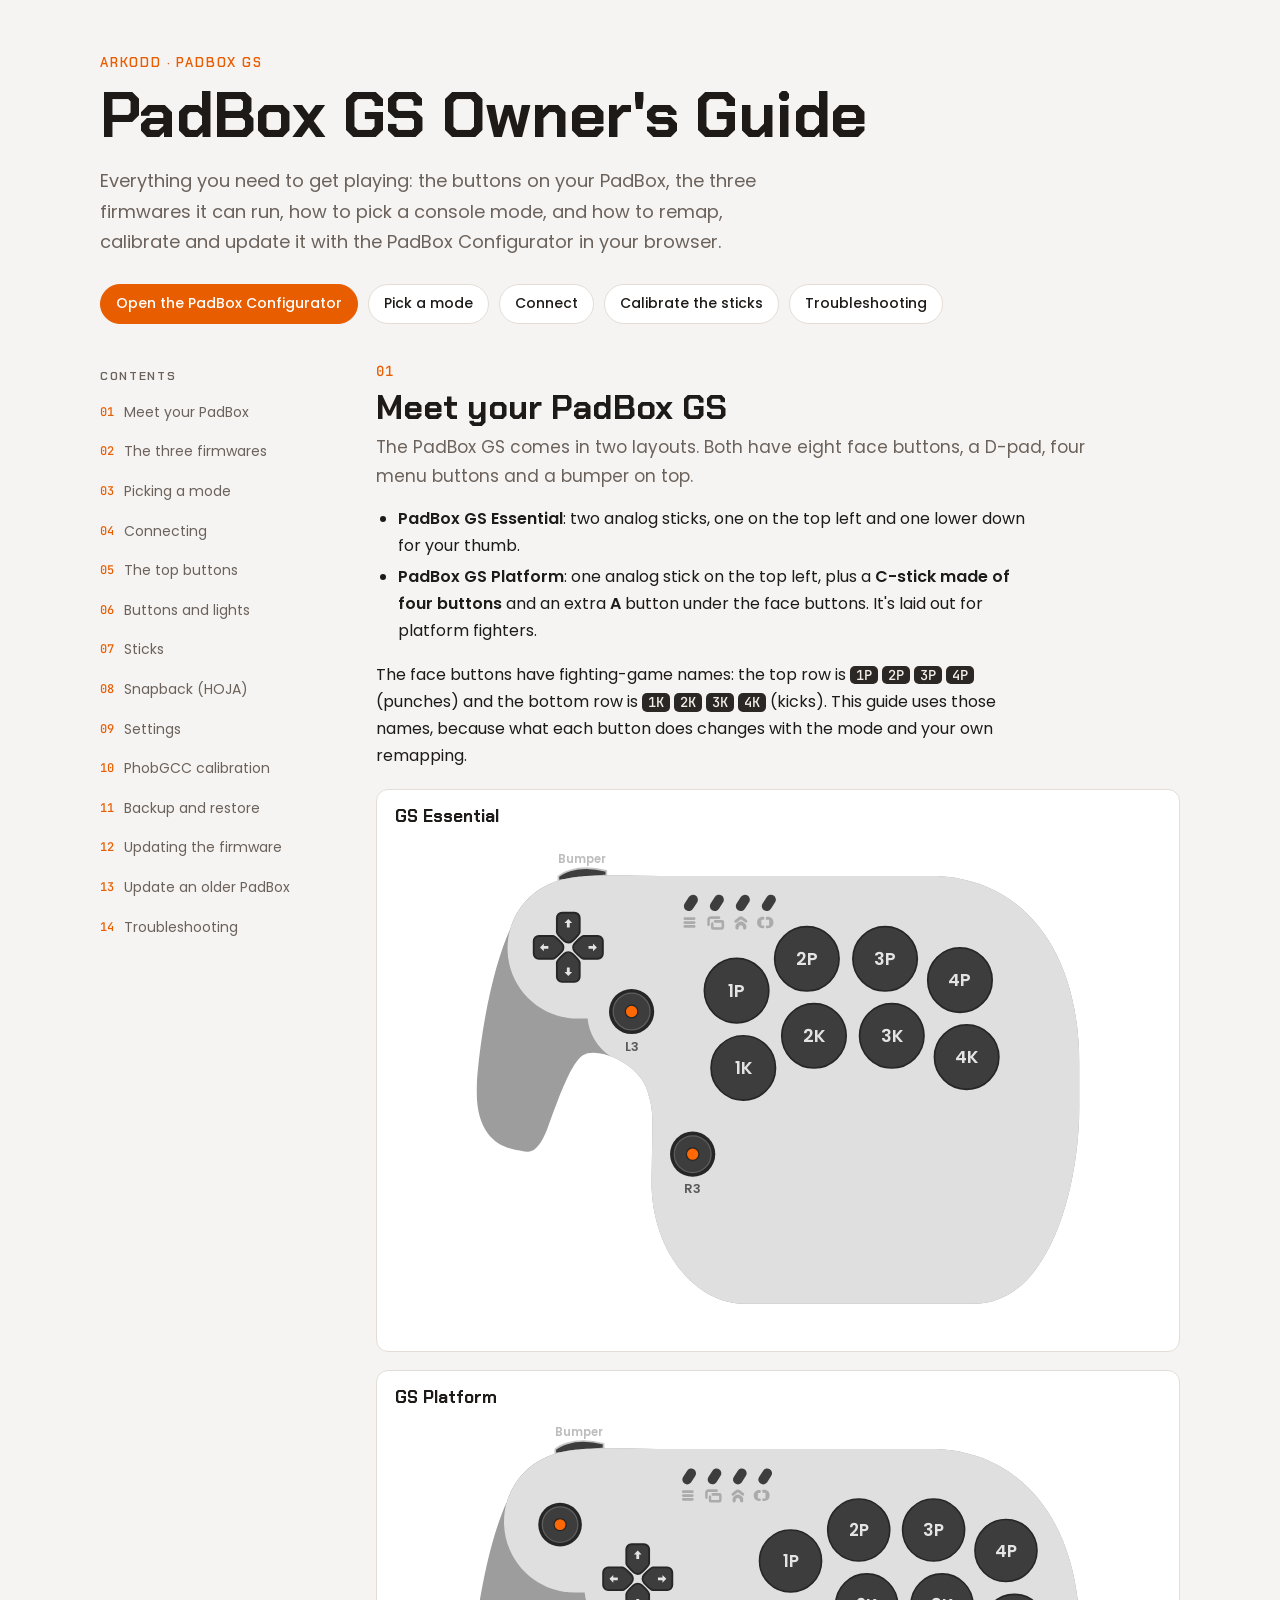
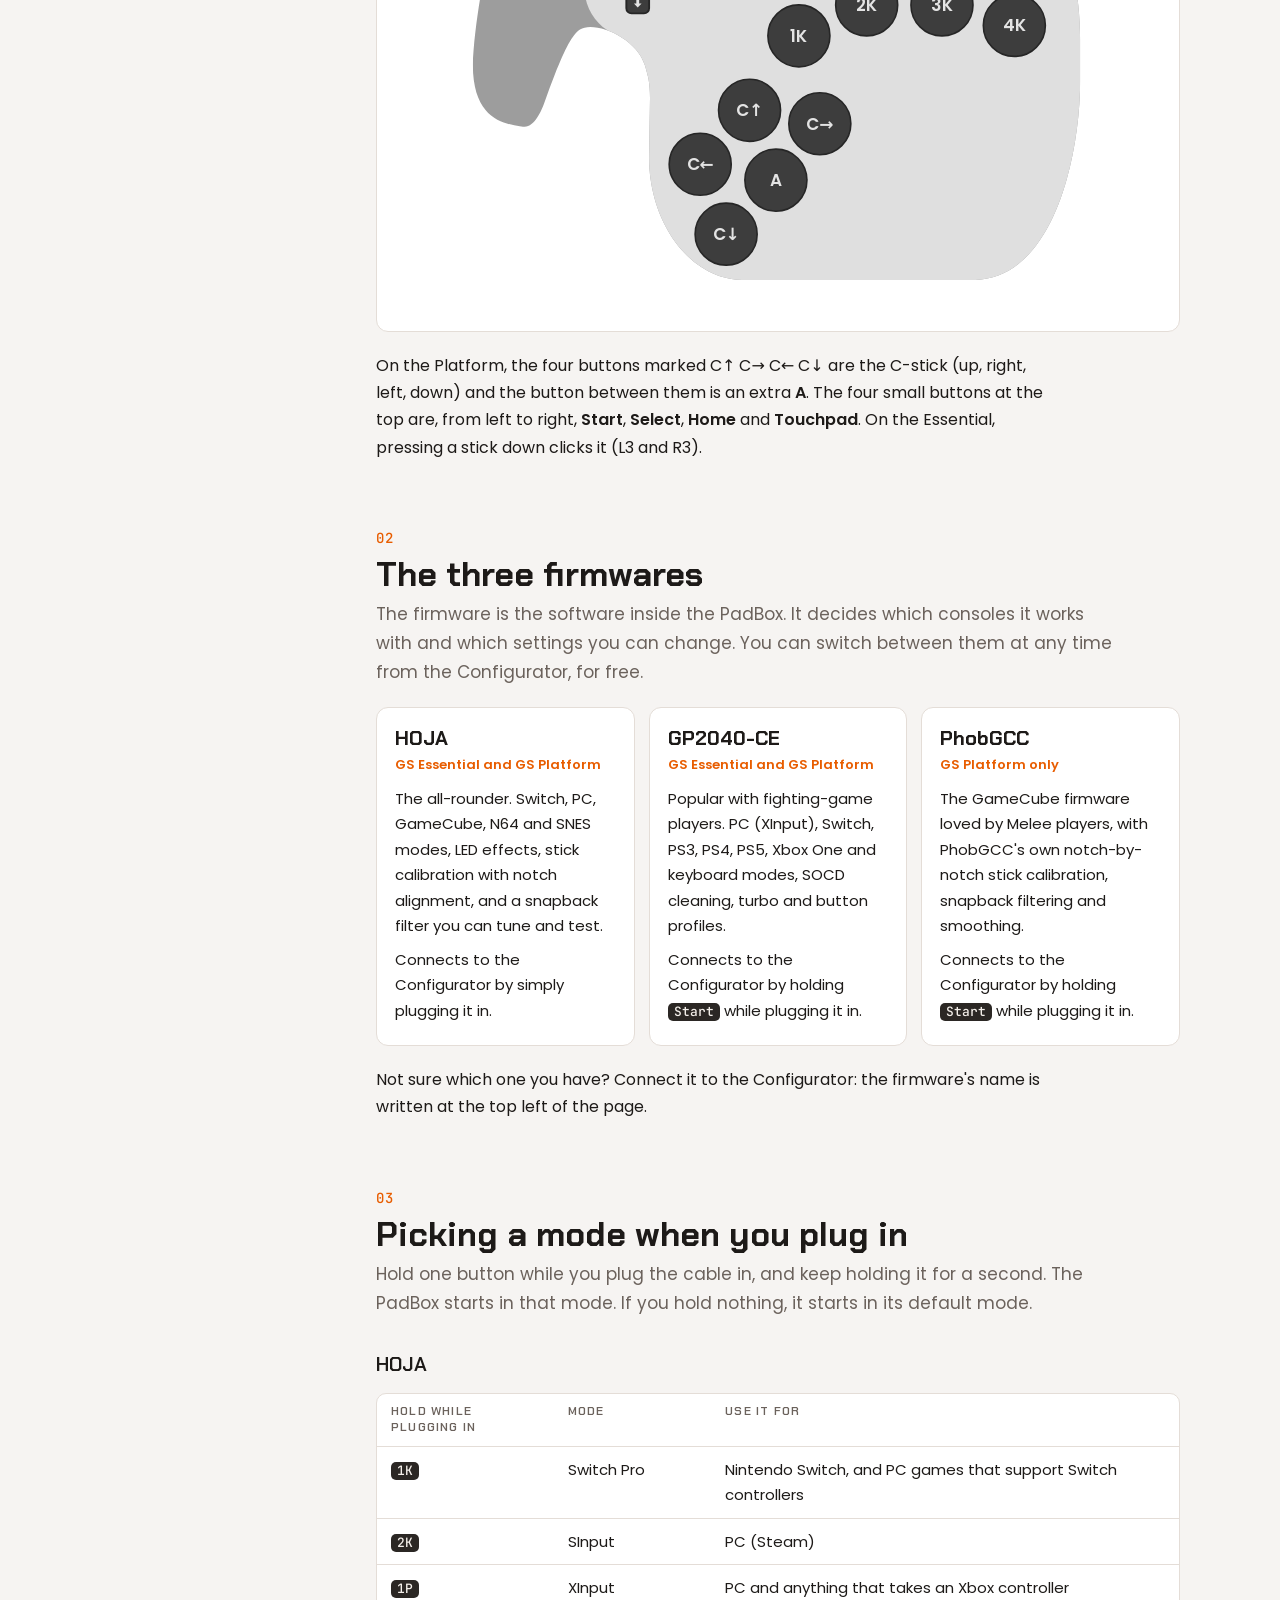
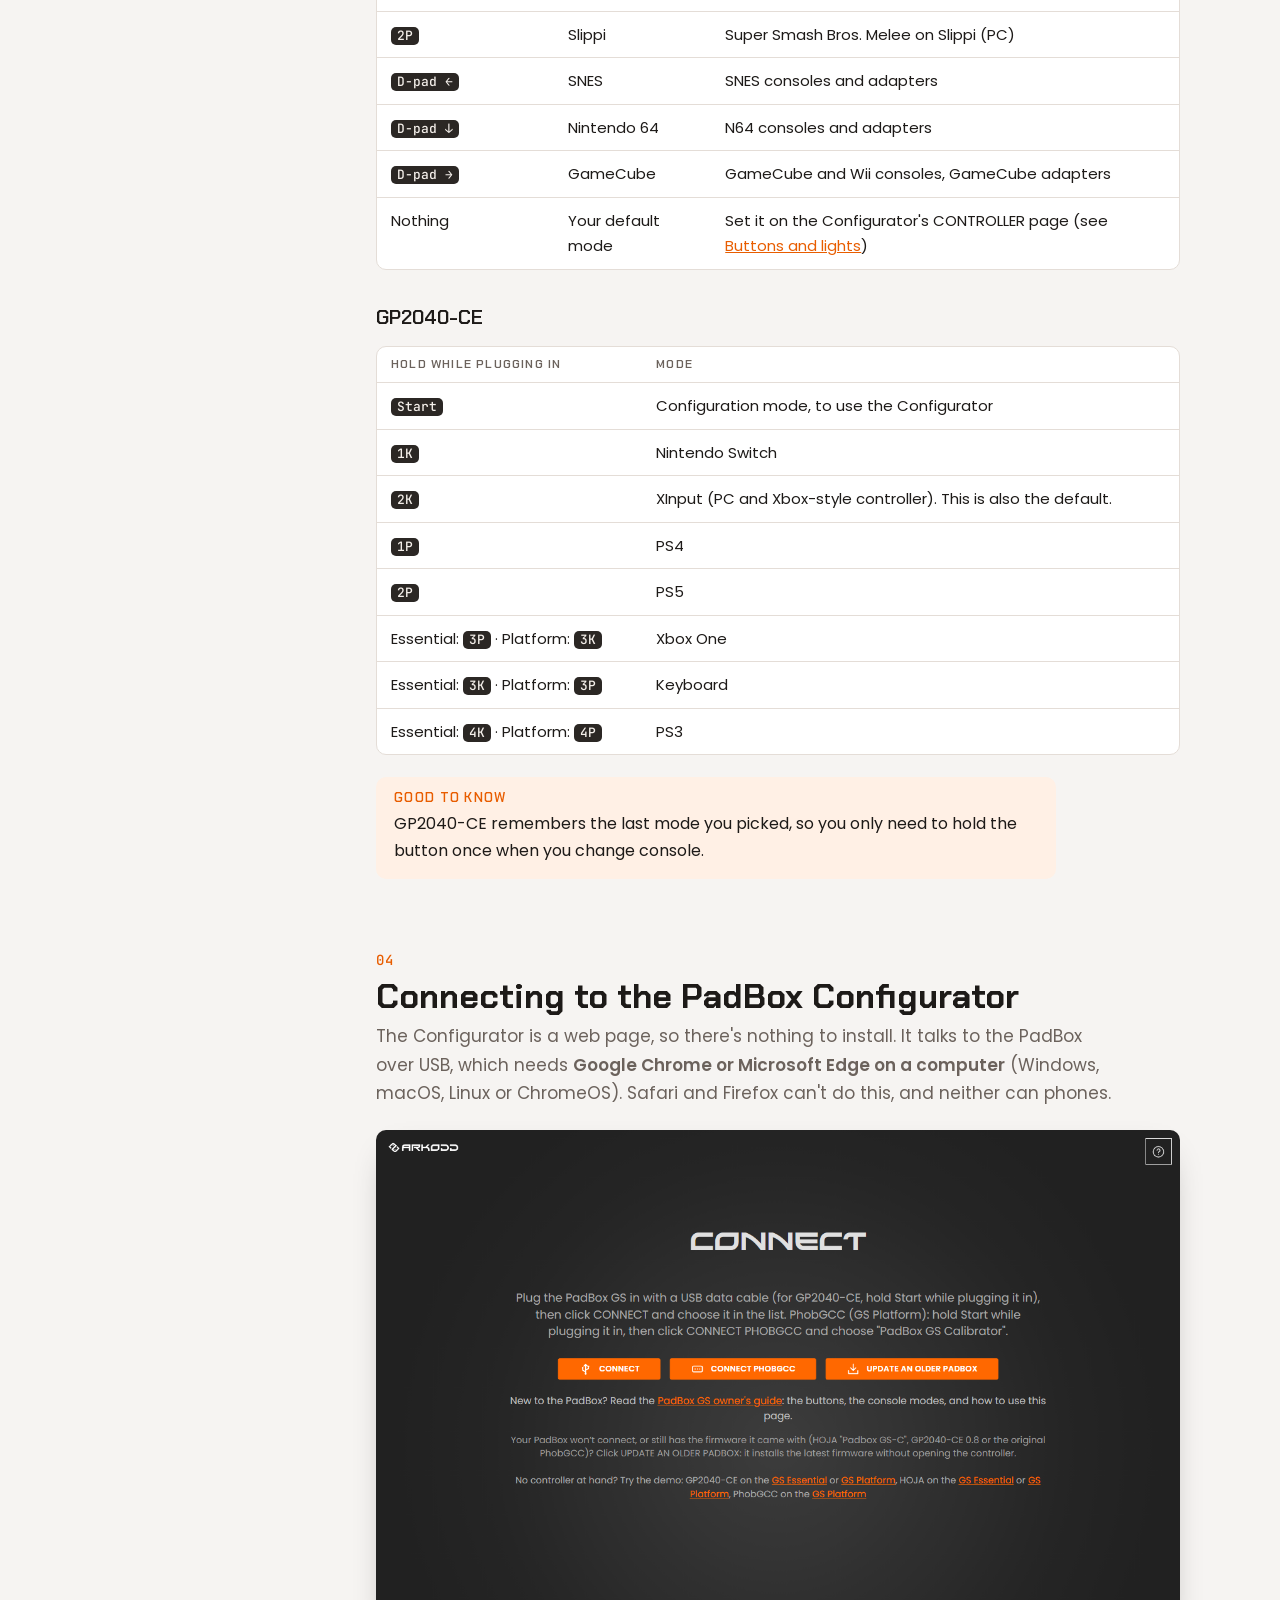
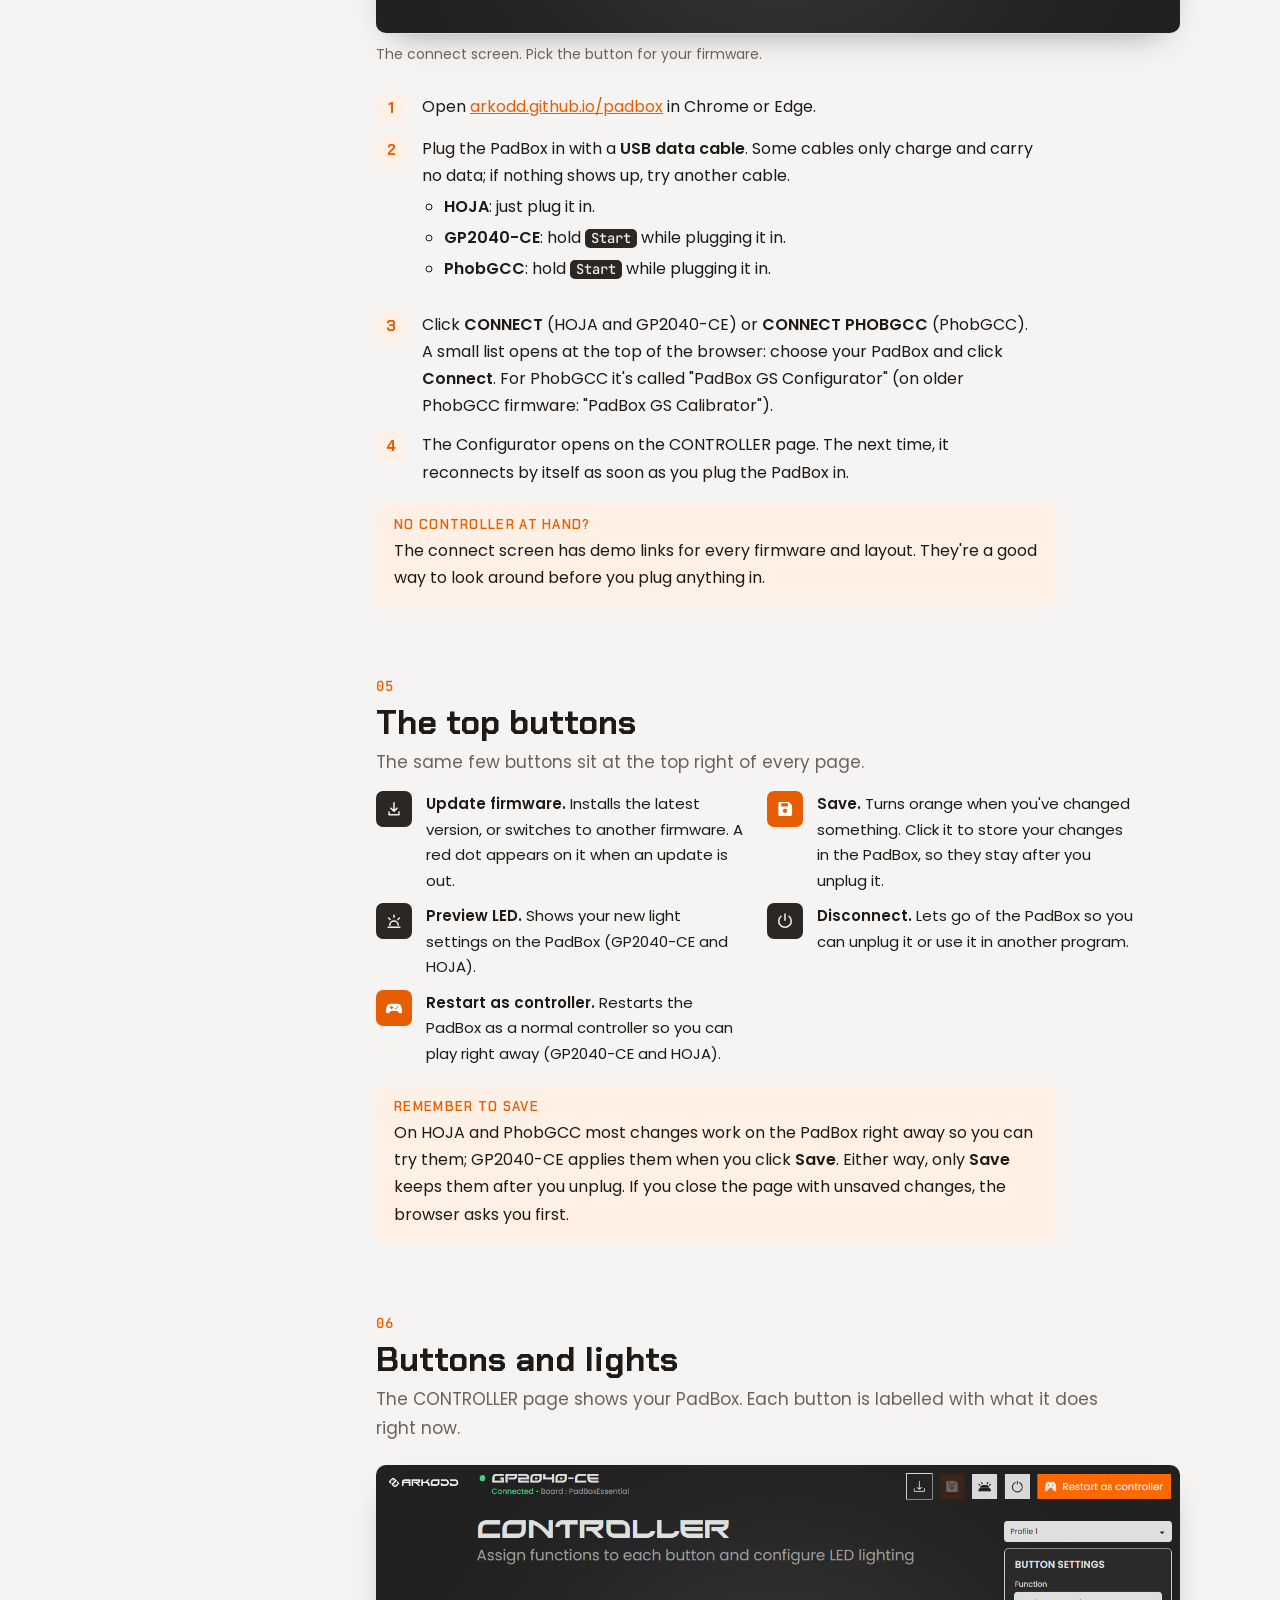
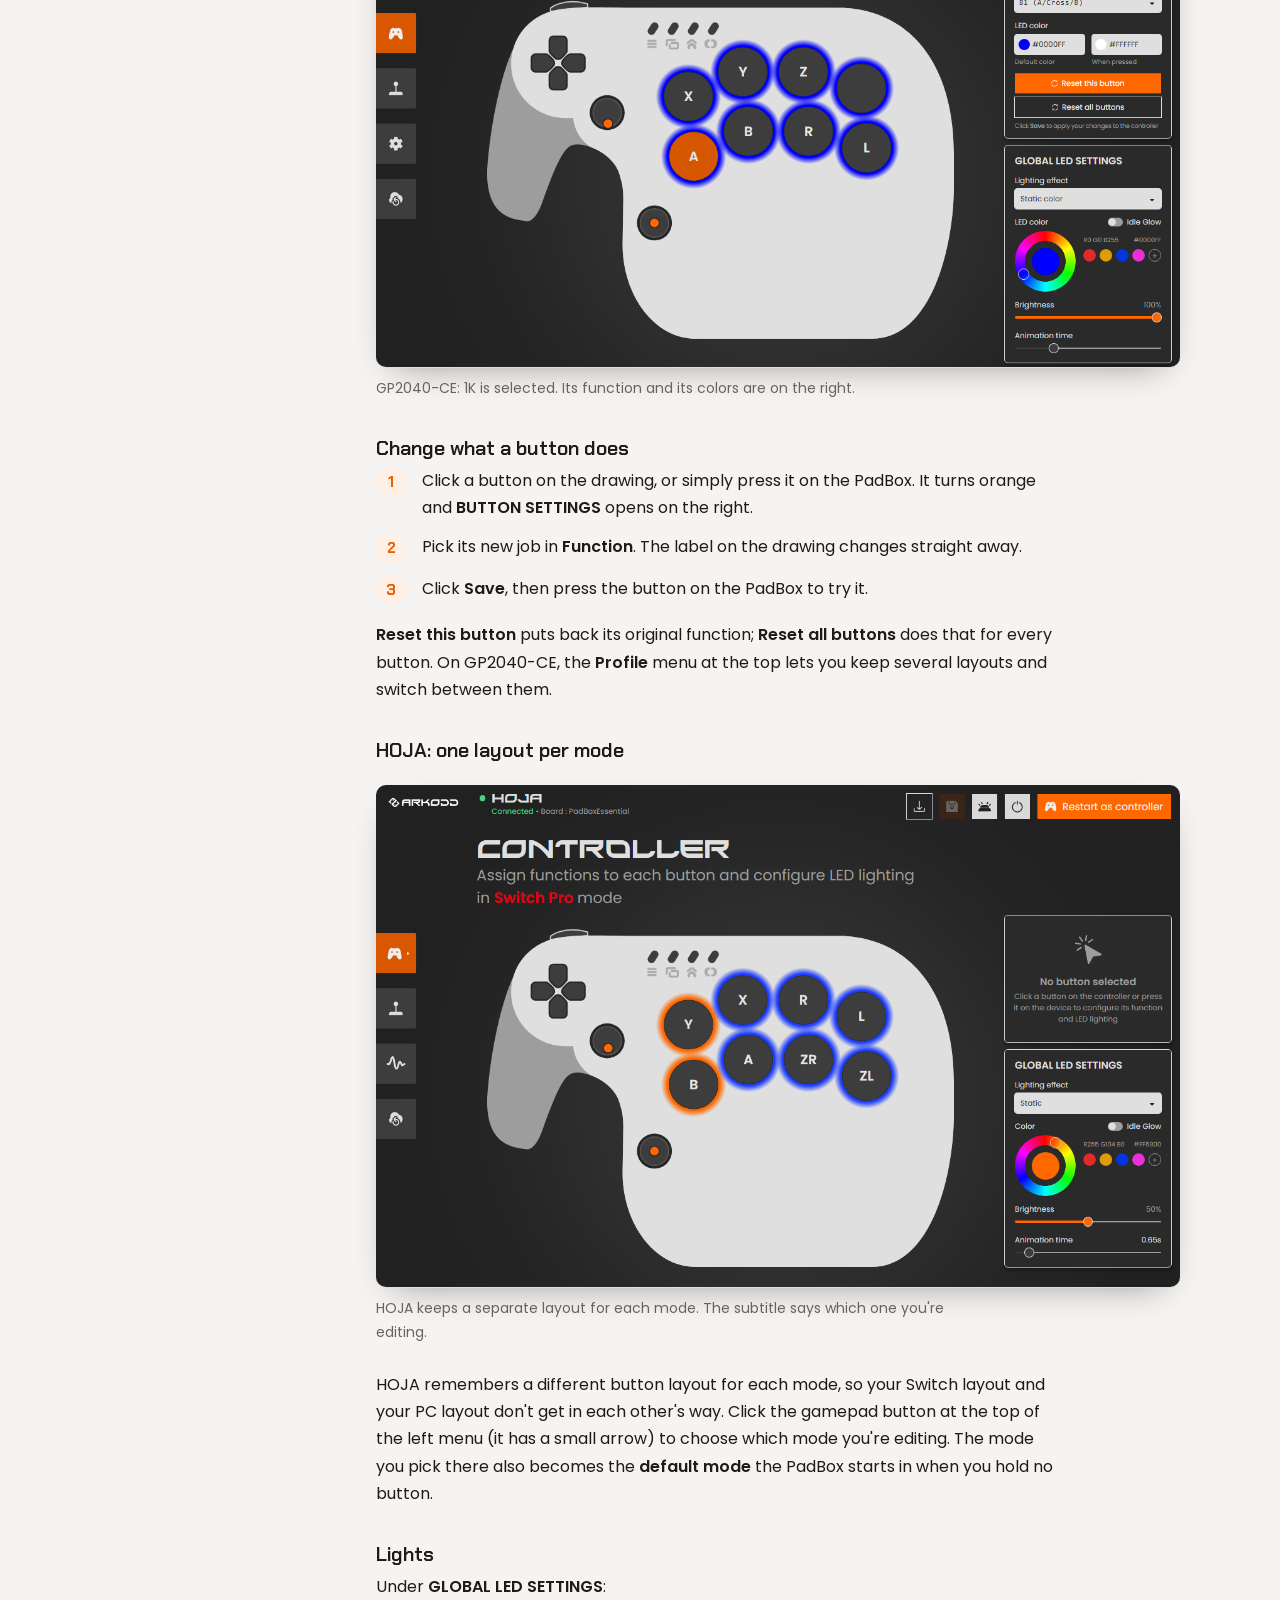
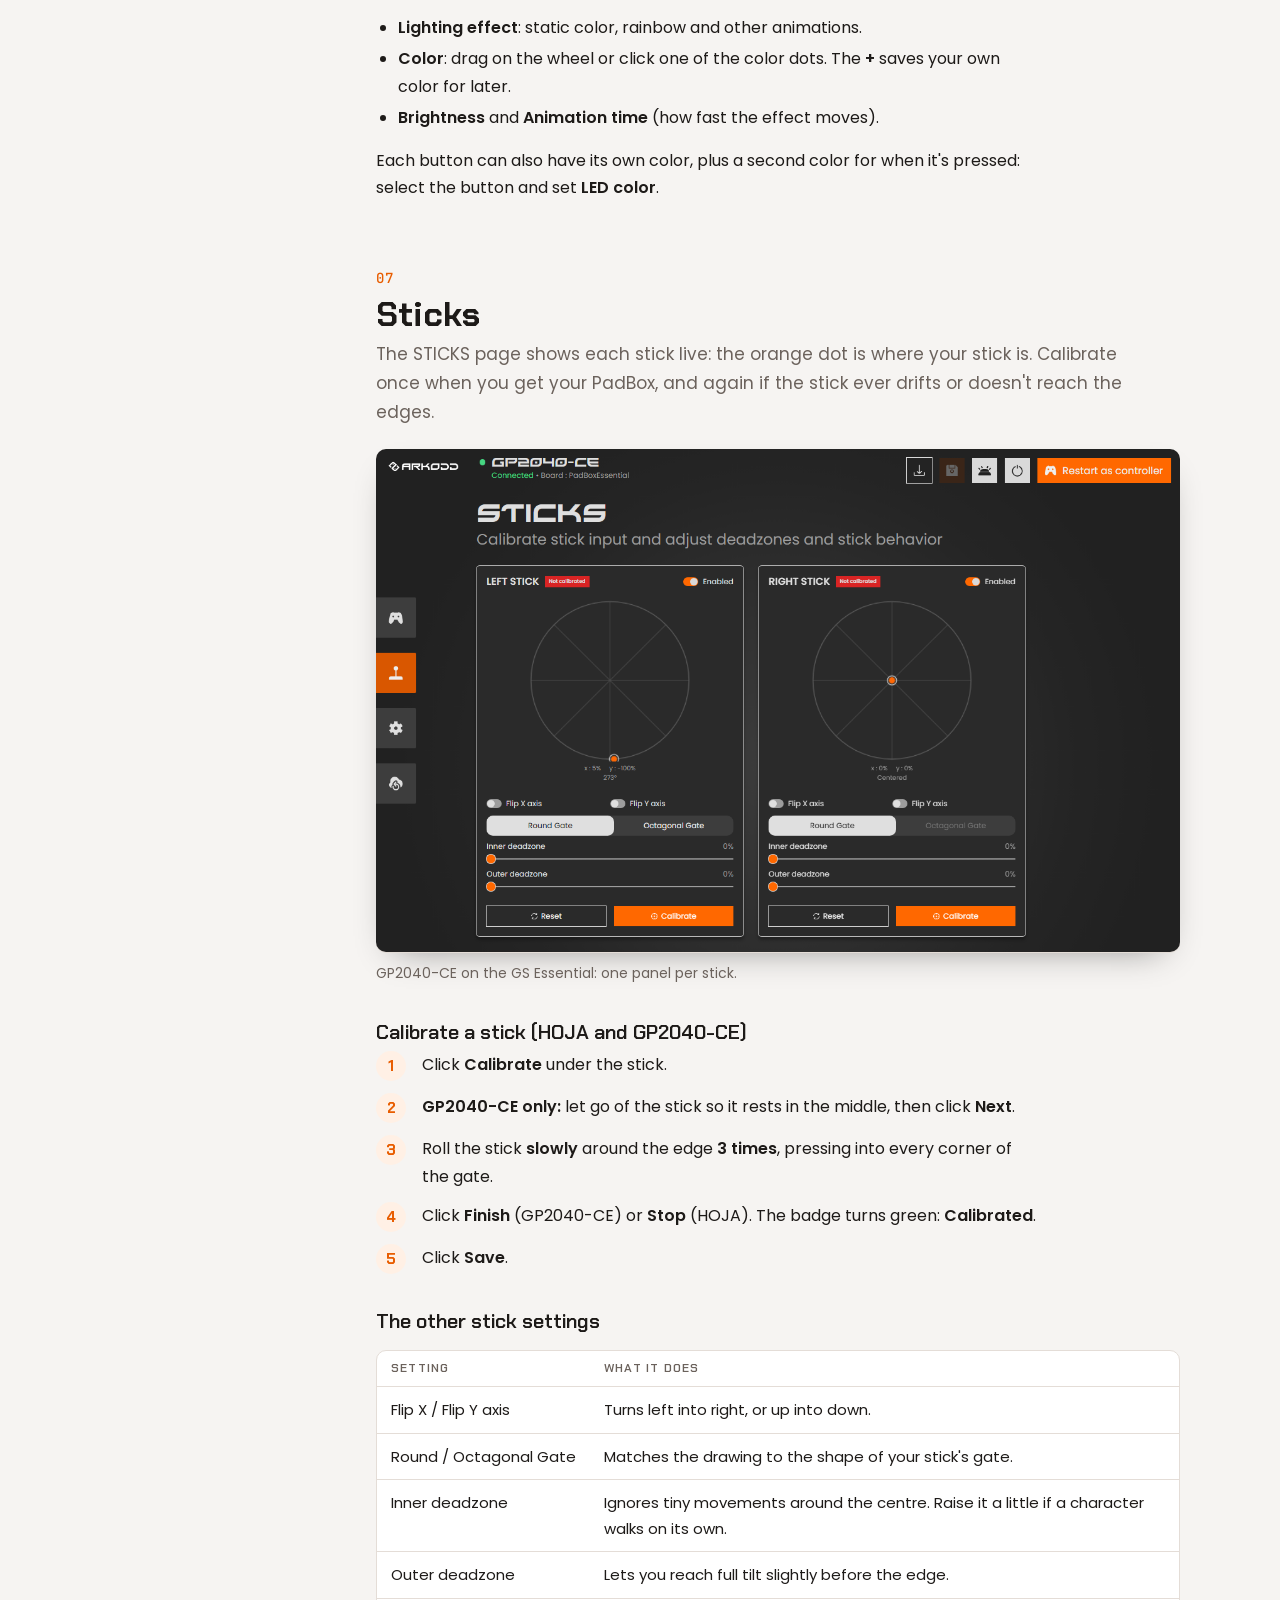
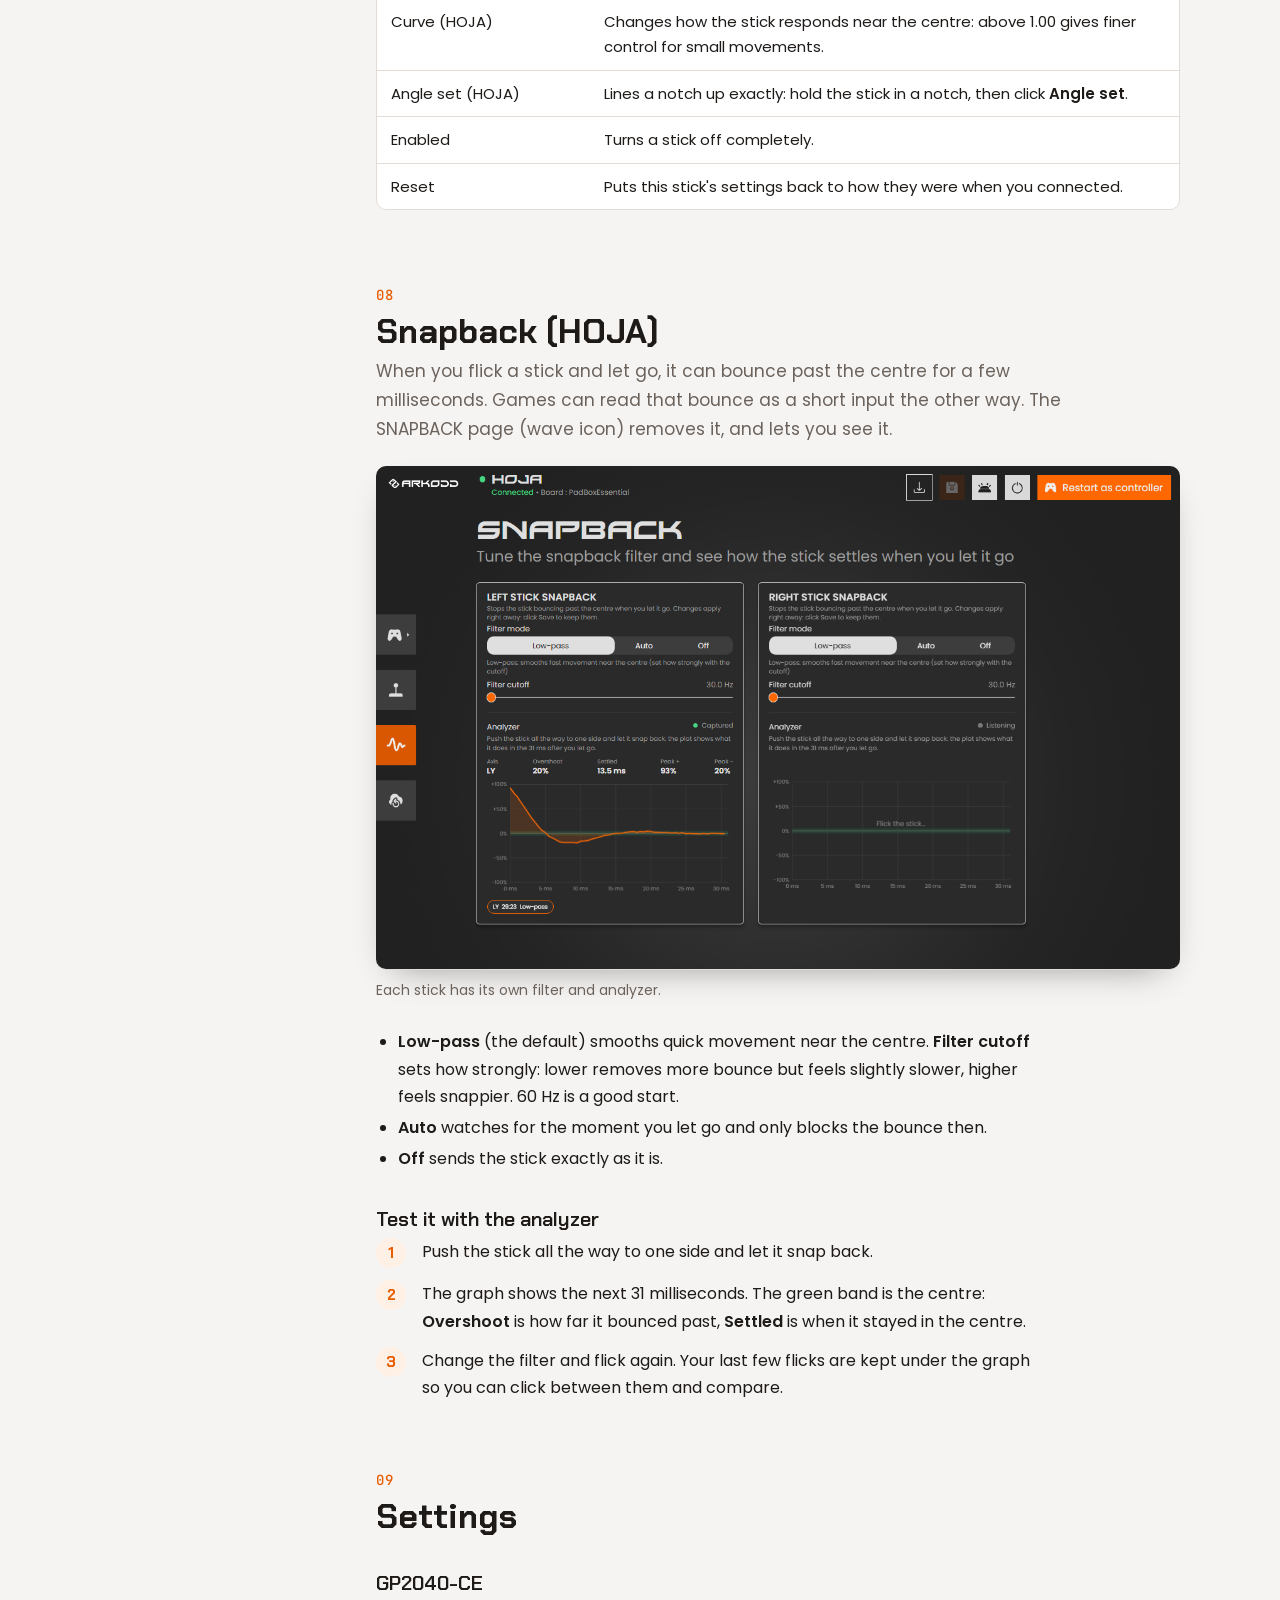
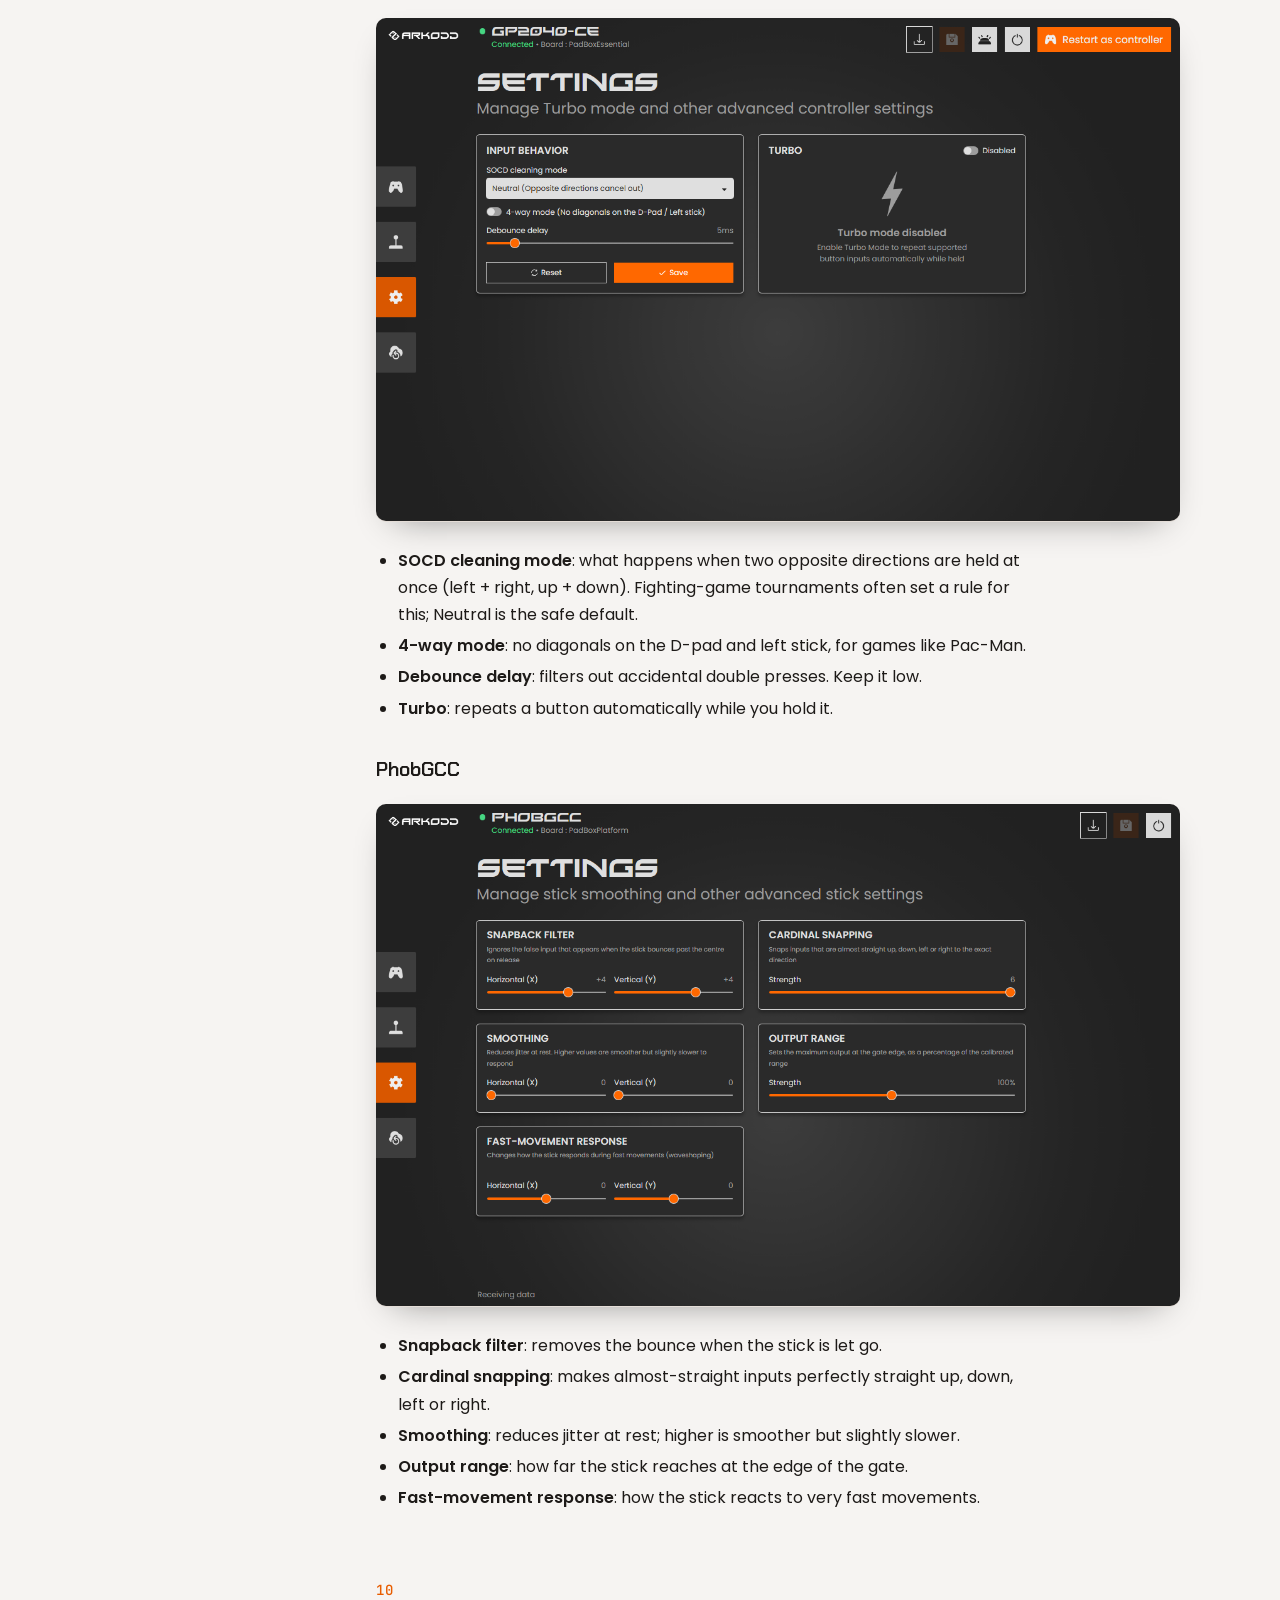
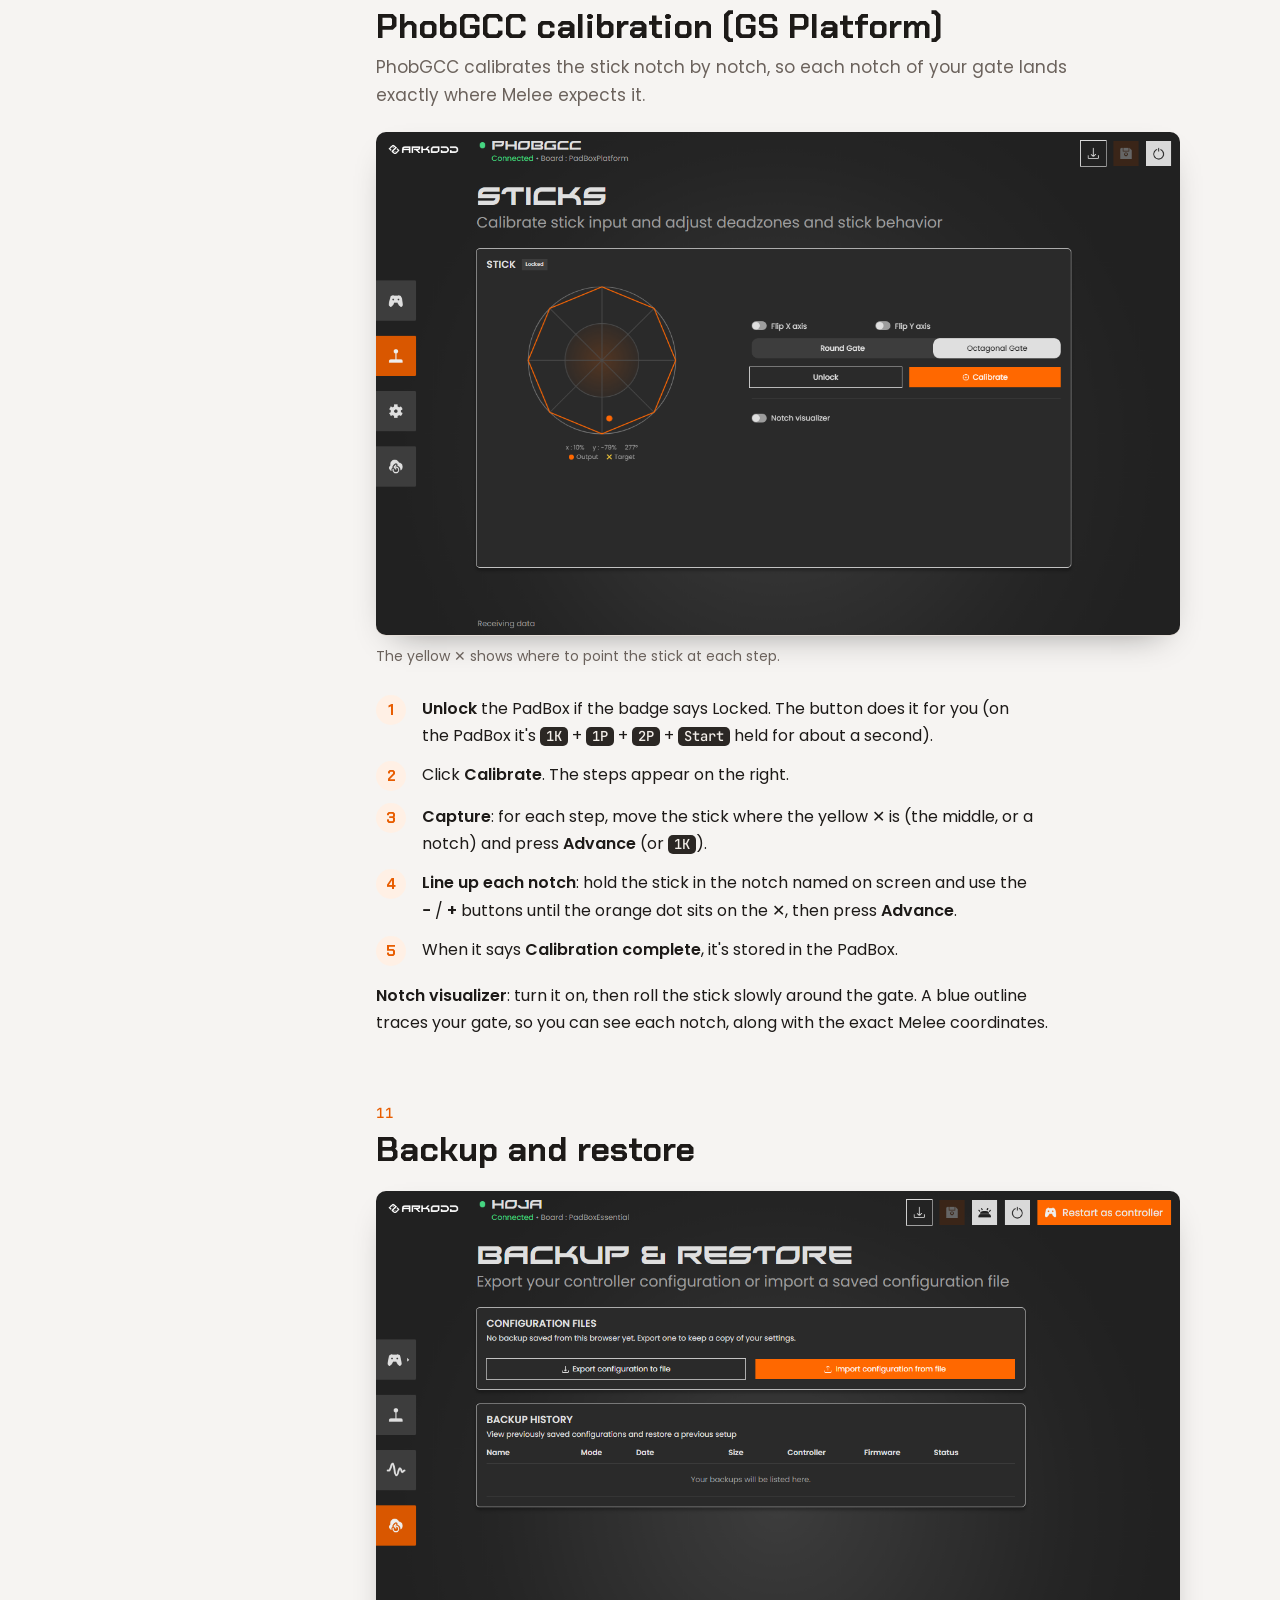
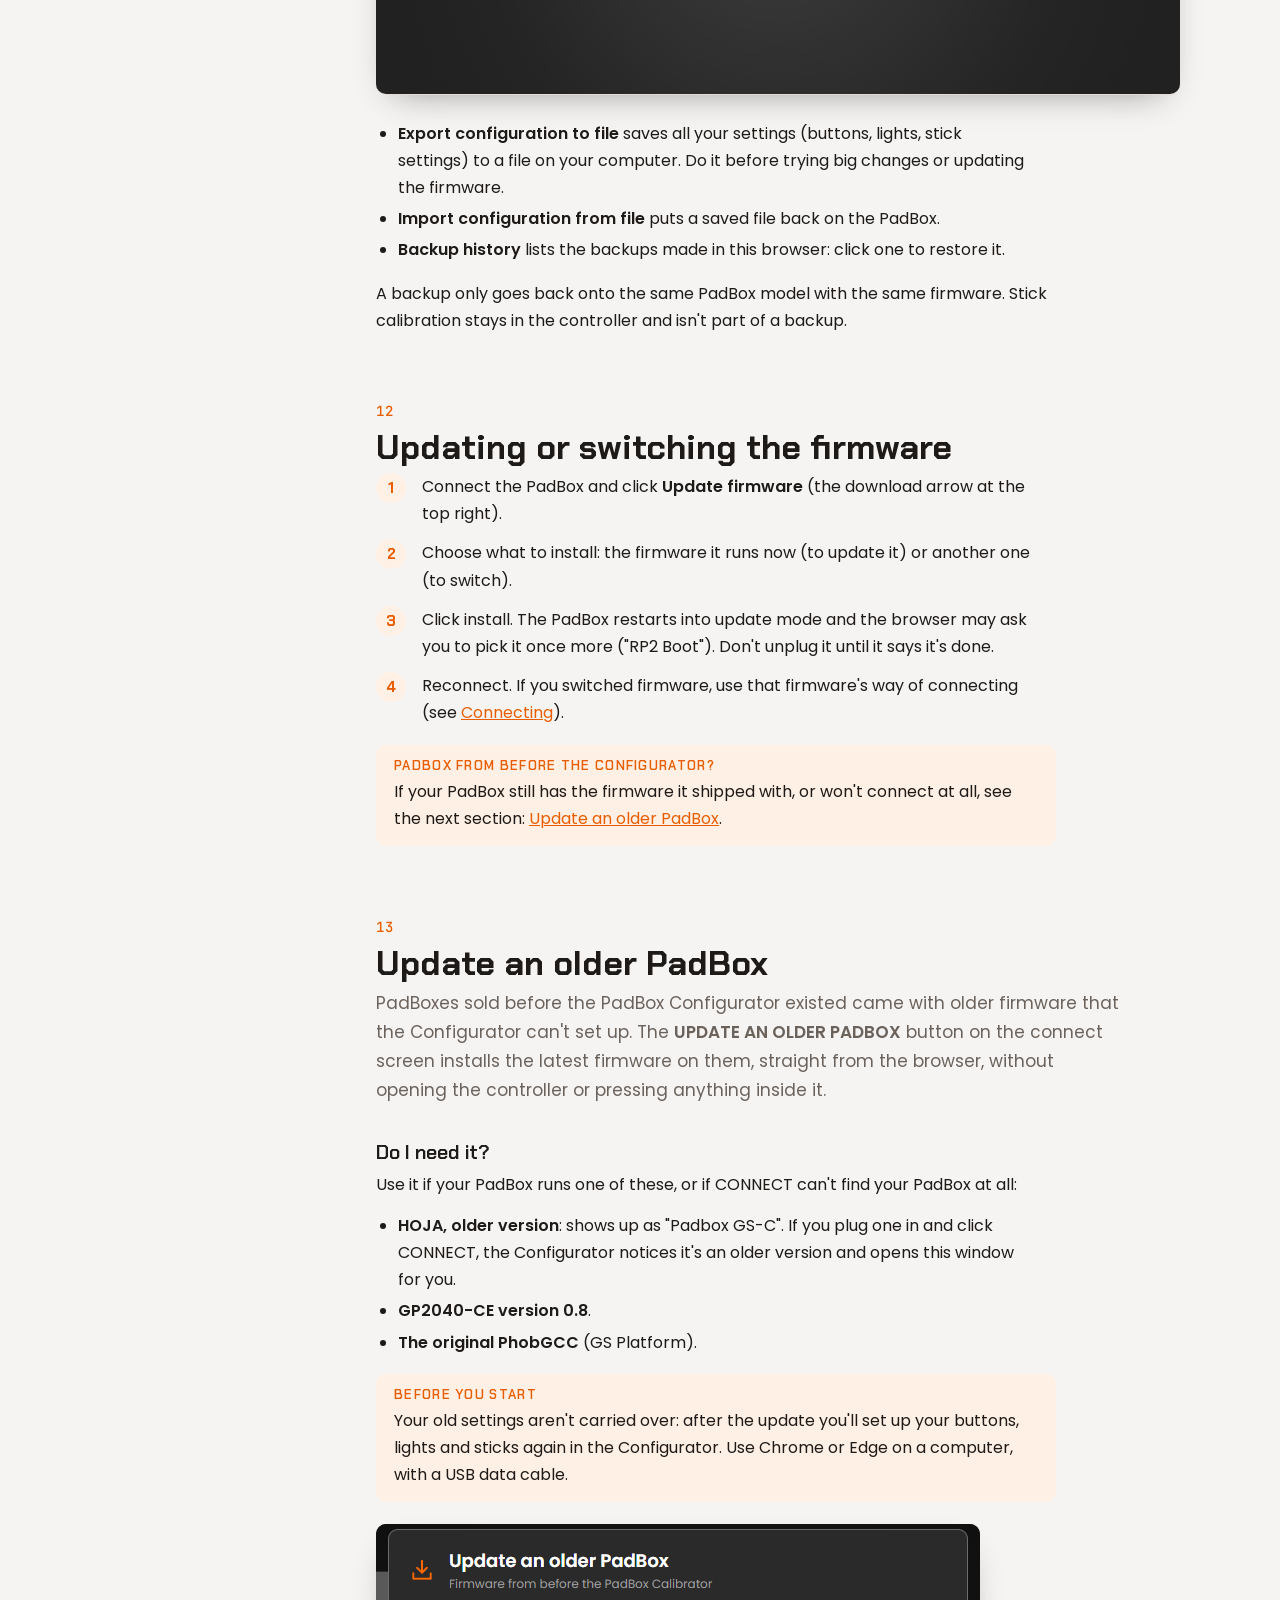
==== commit 74af25cf: "PhobGCC on the GS Platform: USB name PadBox GS Configurator (was Calibrator); connect text and guide" ====
--- a/guide/index.html
+++ b/guide/index.html
@@ -257,7 +257,7 @@
     <li><div>Open <a href="https://arkodd.github.io/padbox/">arkodd.github.io/padbox</a> in Chrome or Edge.</div></li>
     <li><div>Plug the PadBox in with a <b>USB data cable</b>. Some cables only charge and carry no data; if nothing shows up, try another cable.
       <ul><li><b>HOJA</b>: just plug it in.</li><li><b>GP2040-CE</b>: hold <span class="k">Start</span> while plugging it in.</li><li><b>PhobGCC</b>: hold <span class="k">Start</span> while plugging it in.</li></ul></div></li>
-    <li><div>Click <span class="ui">CONNECT</span> (HOJA and GP2040-CE) or <span class="ui">CONNECT PHOBGCC</span> (PhobGCC). A small list opens at the top of the browser: choose your PadBox and click <span class="ui">Connect</span>. For PhobGCC it's called "PadBox GS Calibrator".</div></li>
+    <li><div>Click <span class="ui">CONNECT</span> (HOJA and GP2040-CE) or <span class="ui">CONNECT PHOBGCC</span> (PhobGCC). A small list opens at the top of the browser: choose your PadBox and click <span class="ui">Connect</span>. For PhobGCC it's called "PadBox GS Configurator" (on older PhobGCC firmware: "PadBox GS Calibrator").</div></li>
     <li><div>The Configurator opens on the CONTROLLER page. The next time, it reconnects by itself as soon as you plug the PadBox in.</div></li>
   </ol>
   <div class="note"><span class="t">No controller at hand?</span><p>The connect screen has demo links for every firmware and layout. They're a good way to look around before you plug anything in.</p></div>
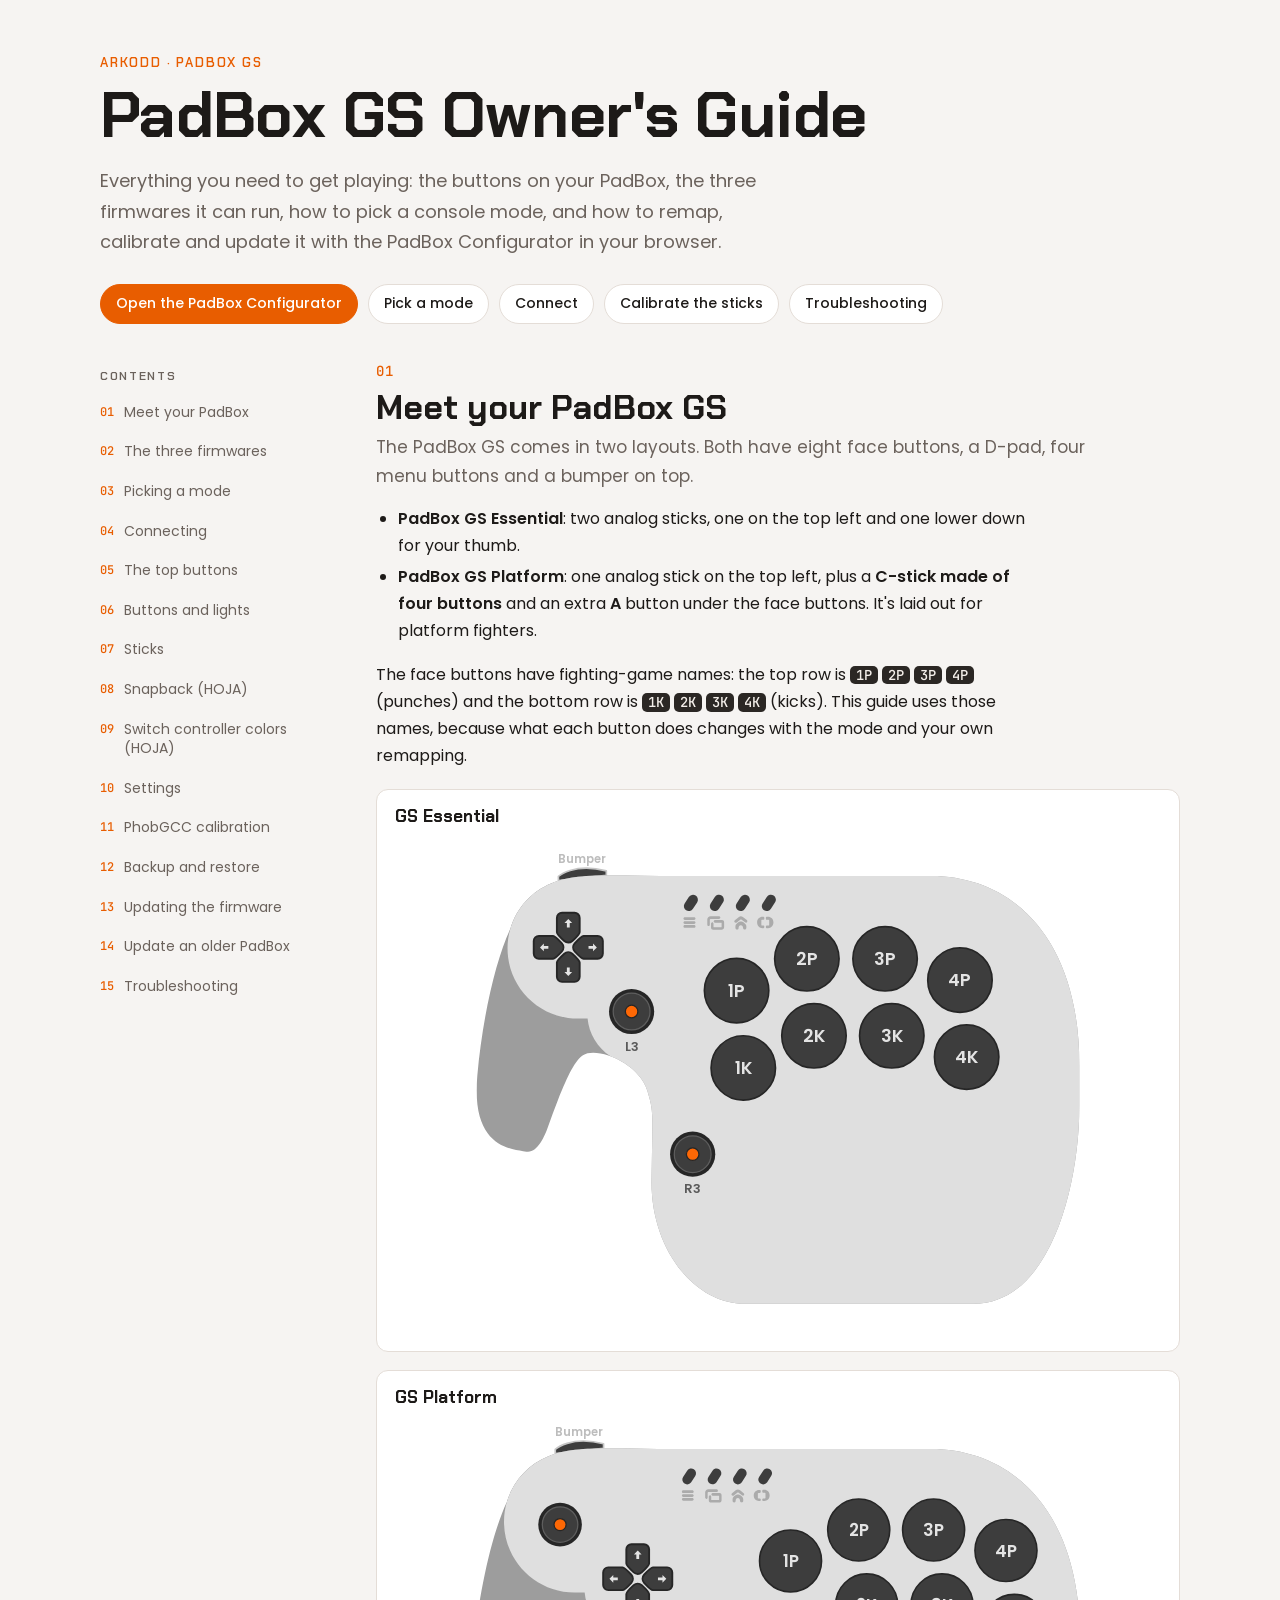
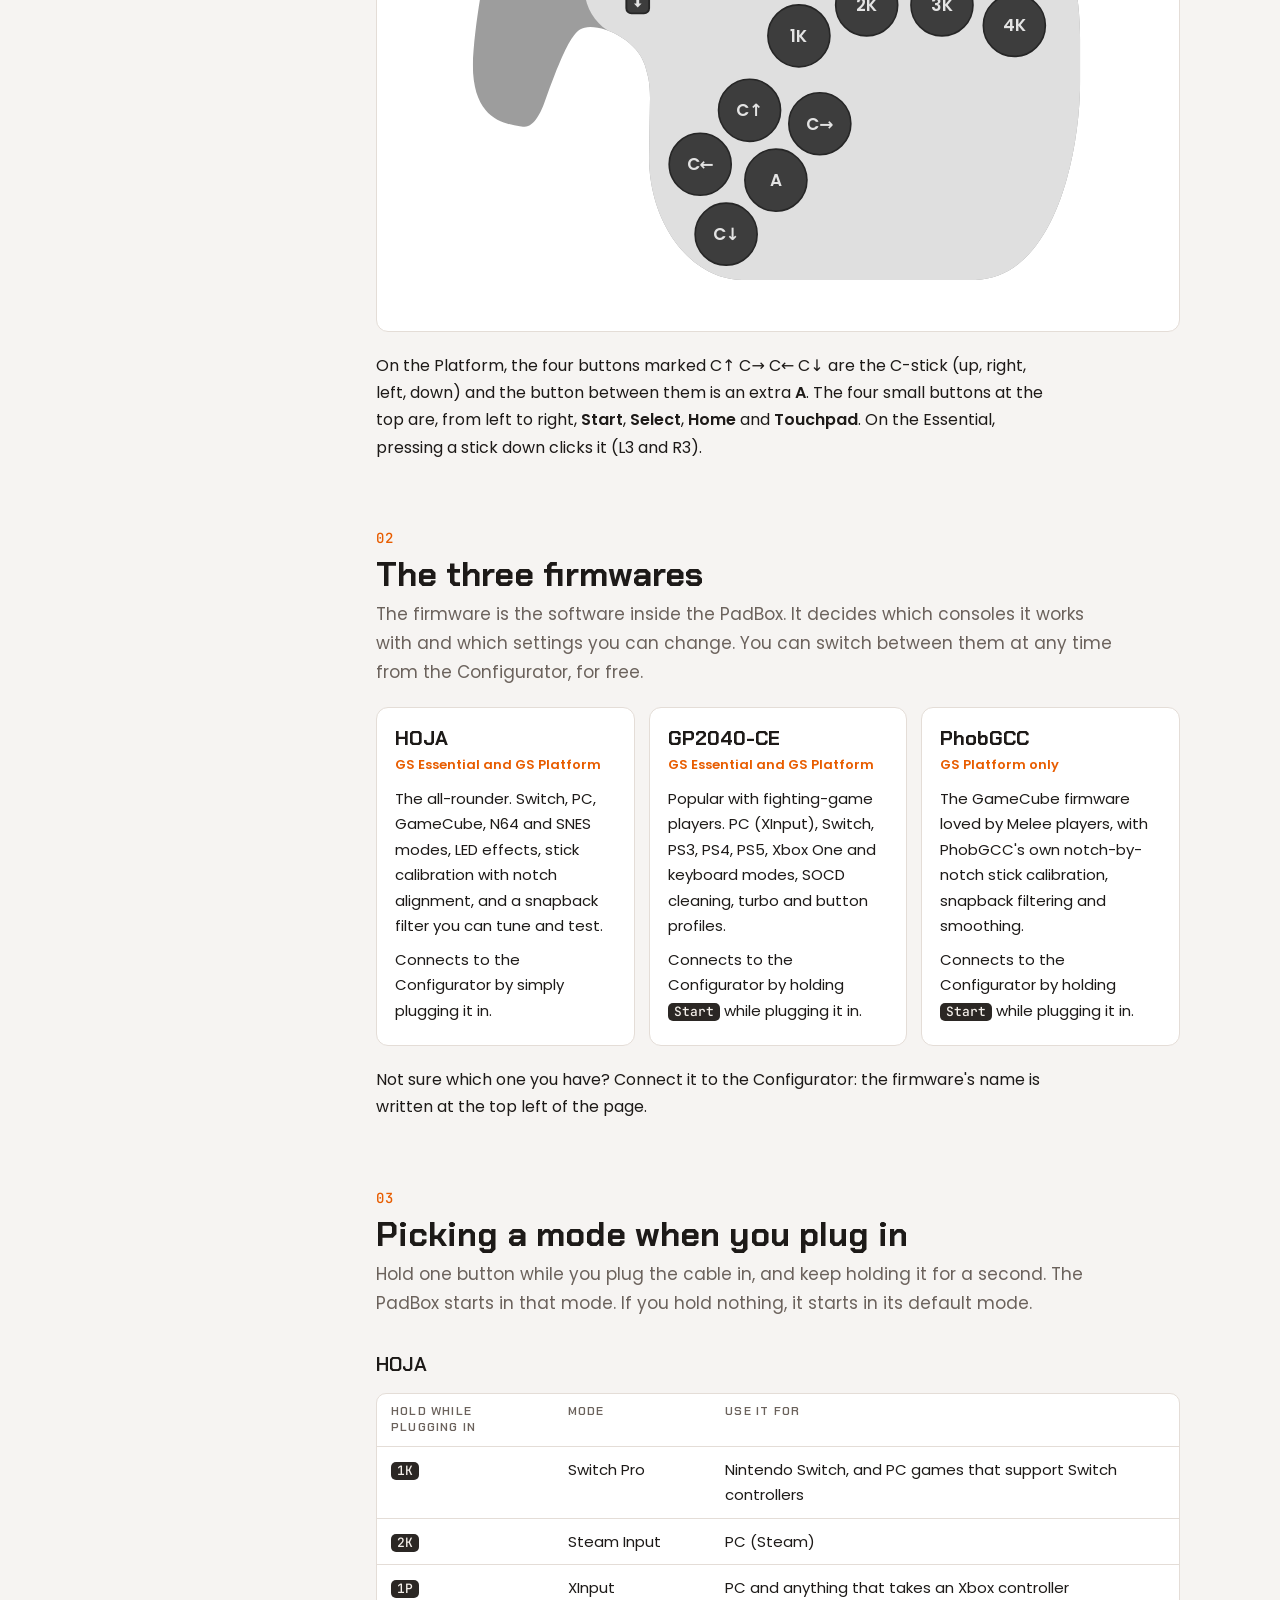
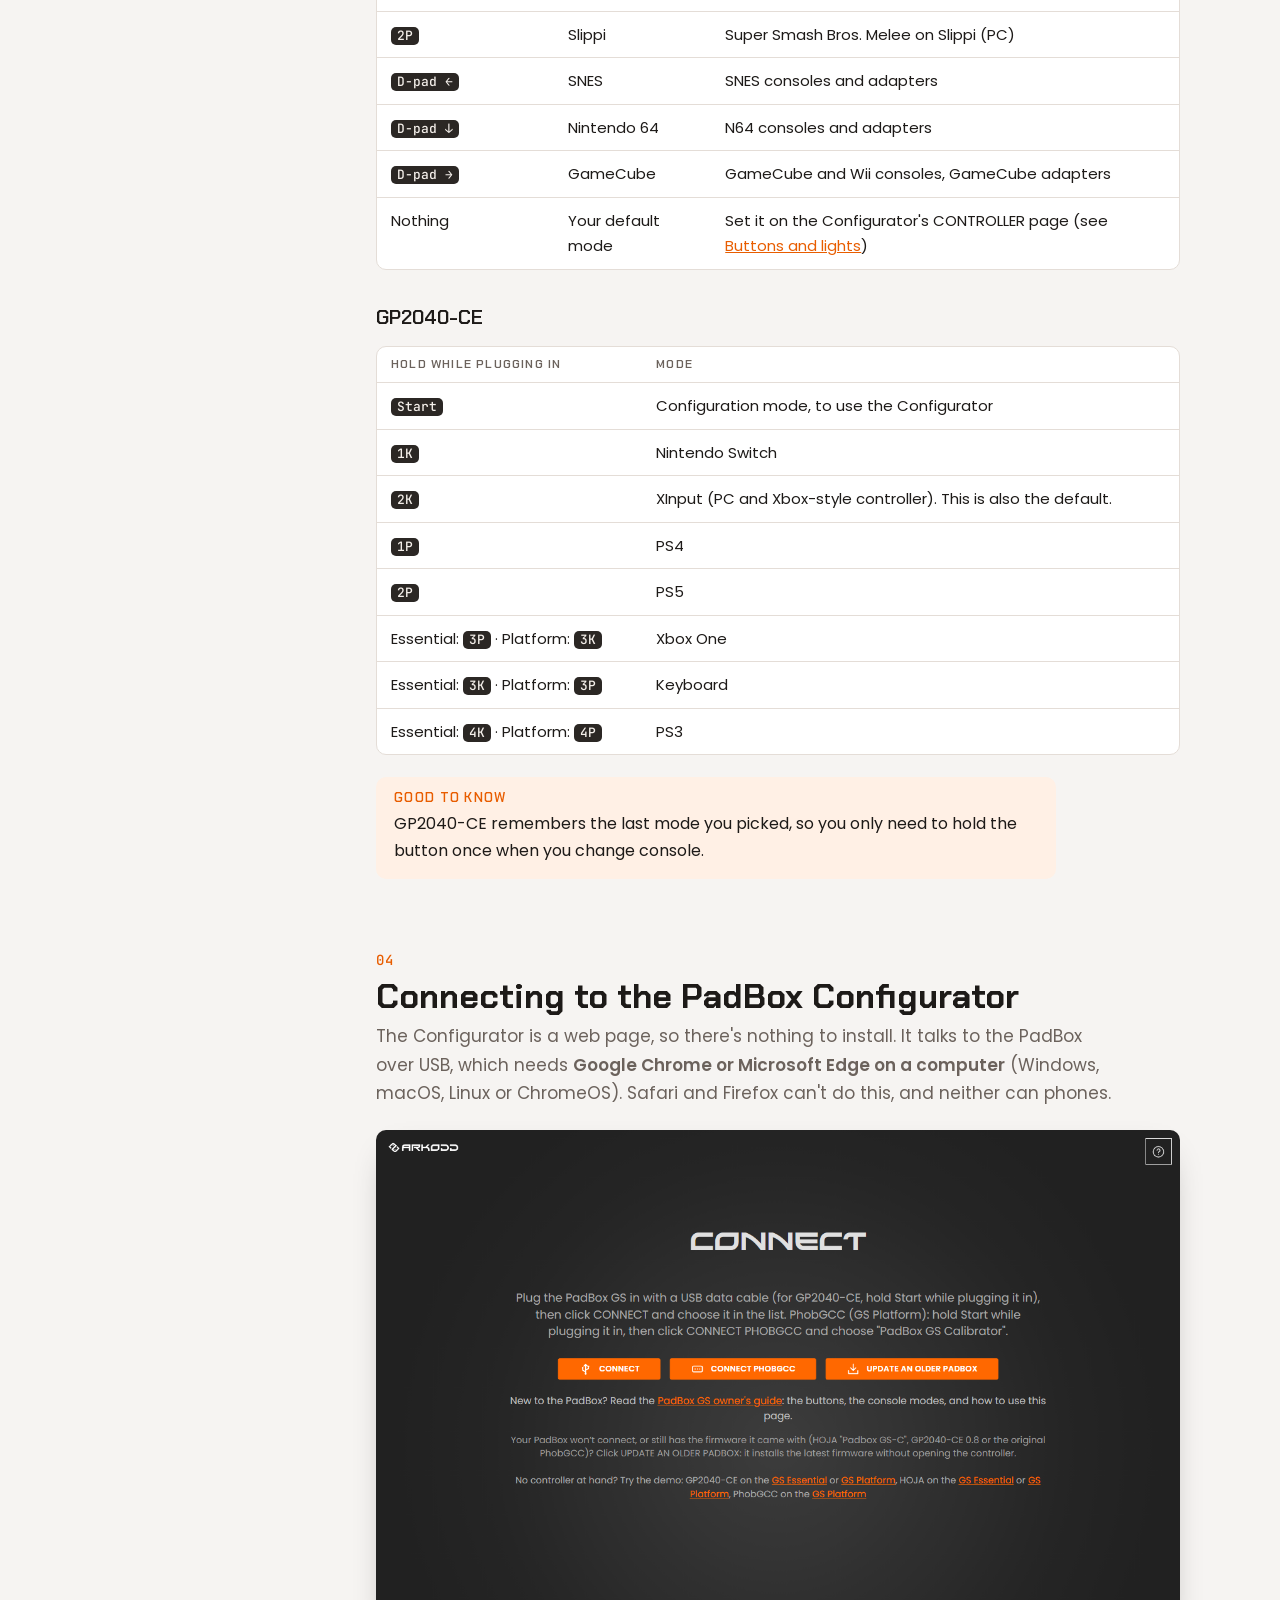
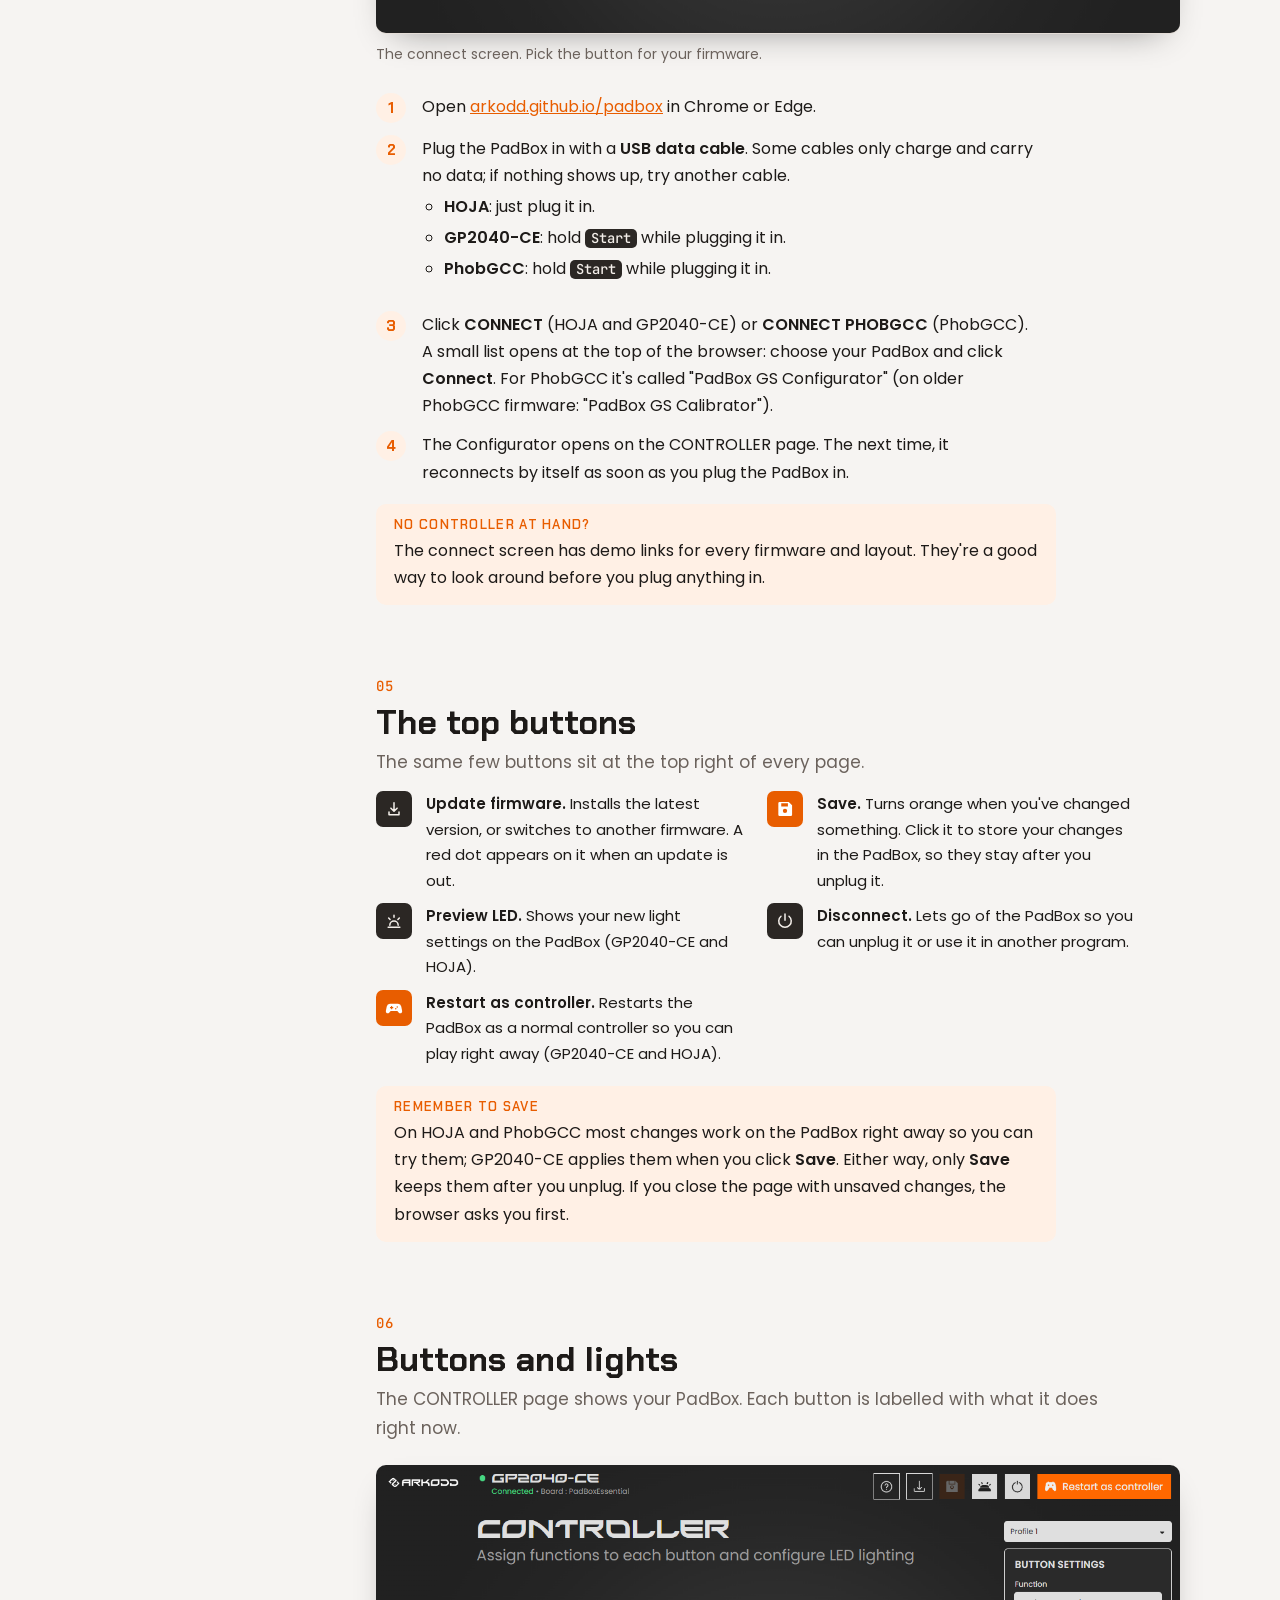
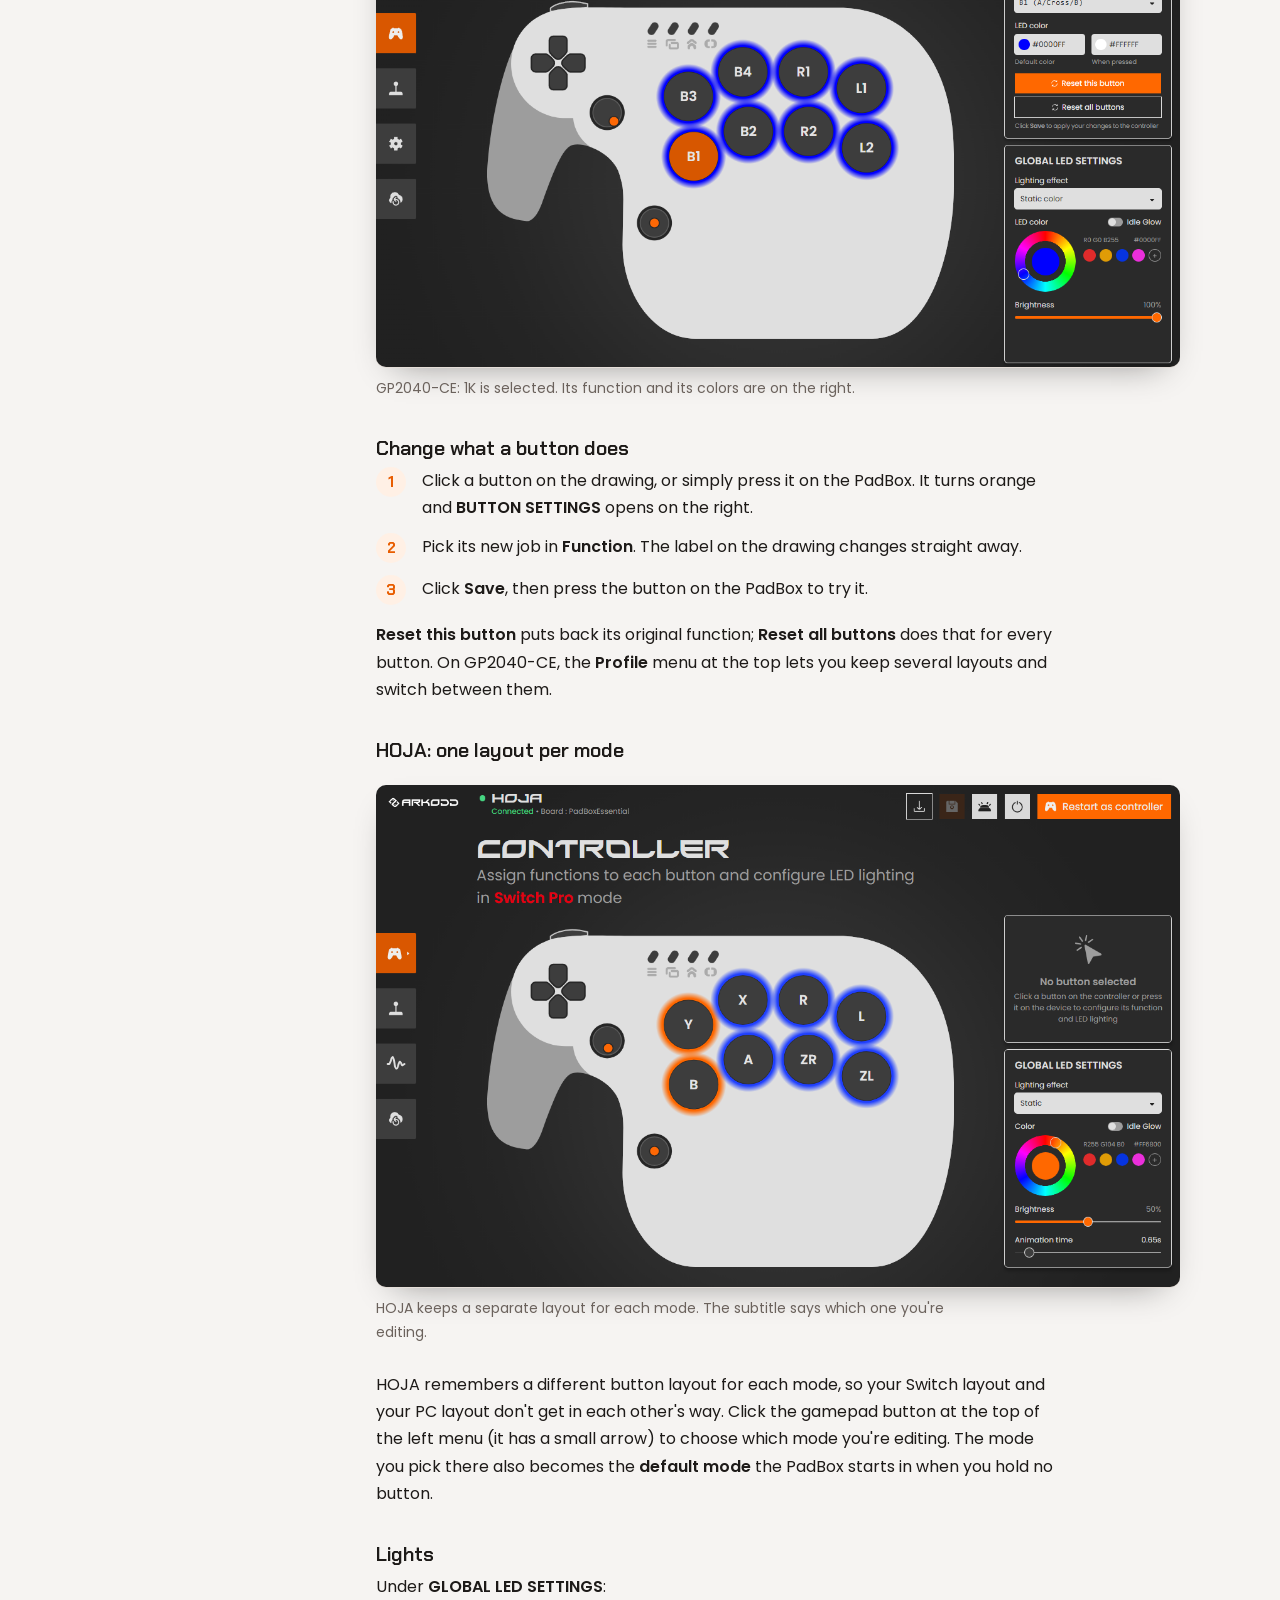
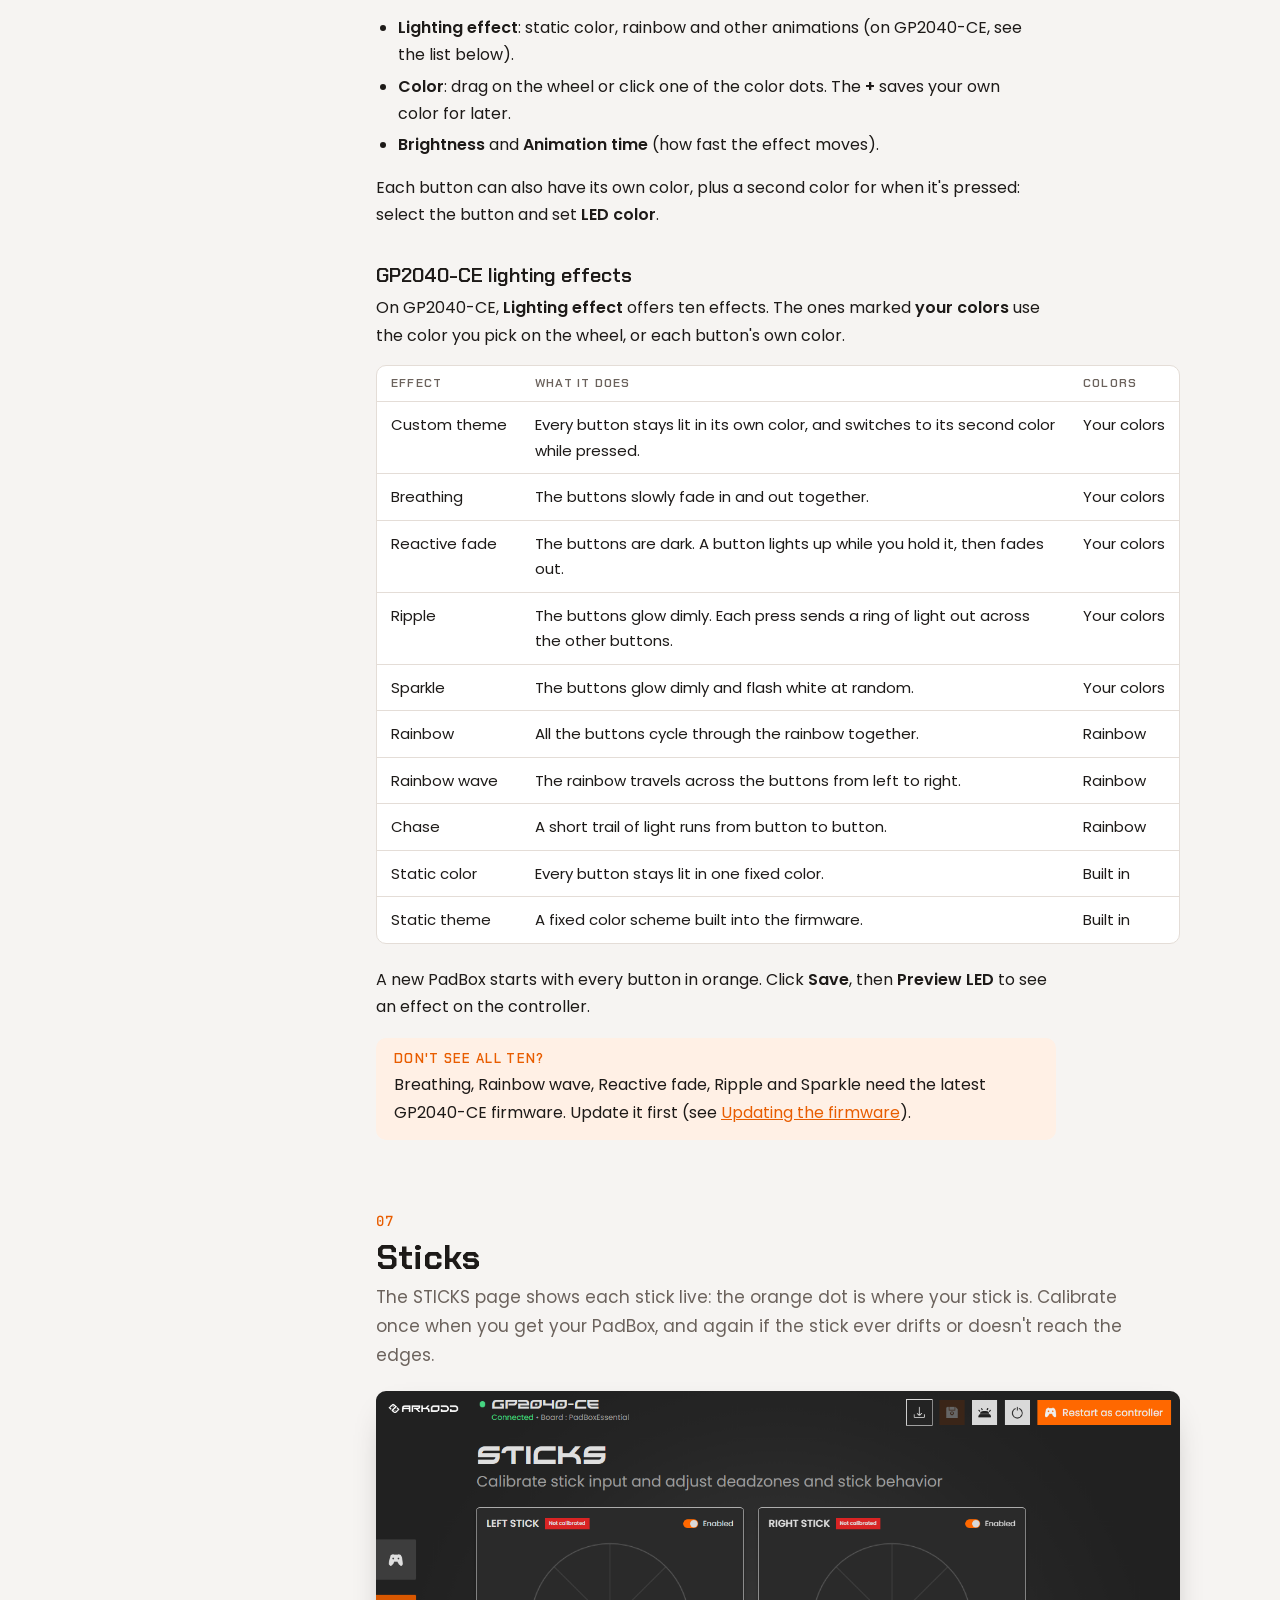
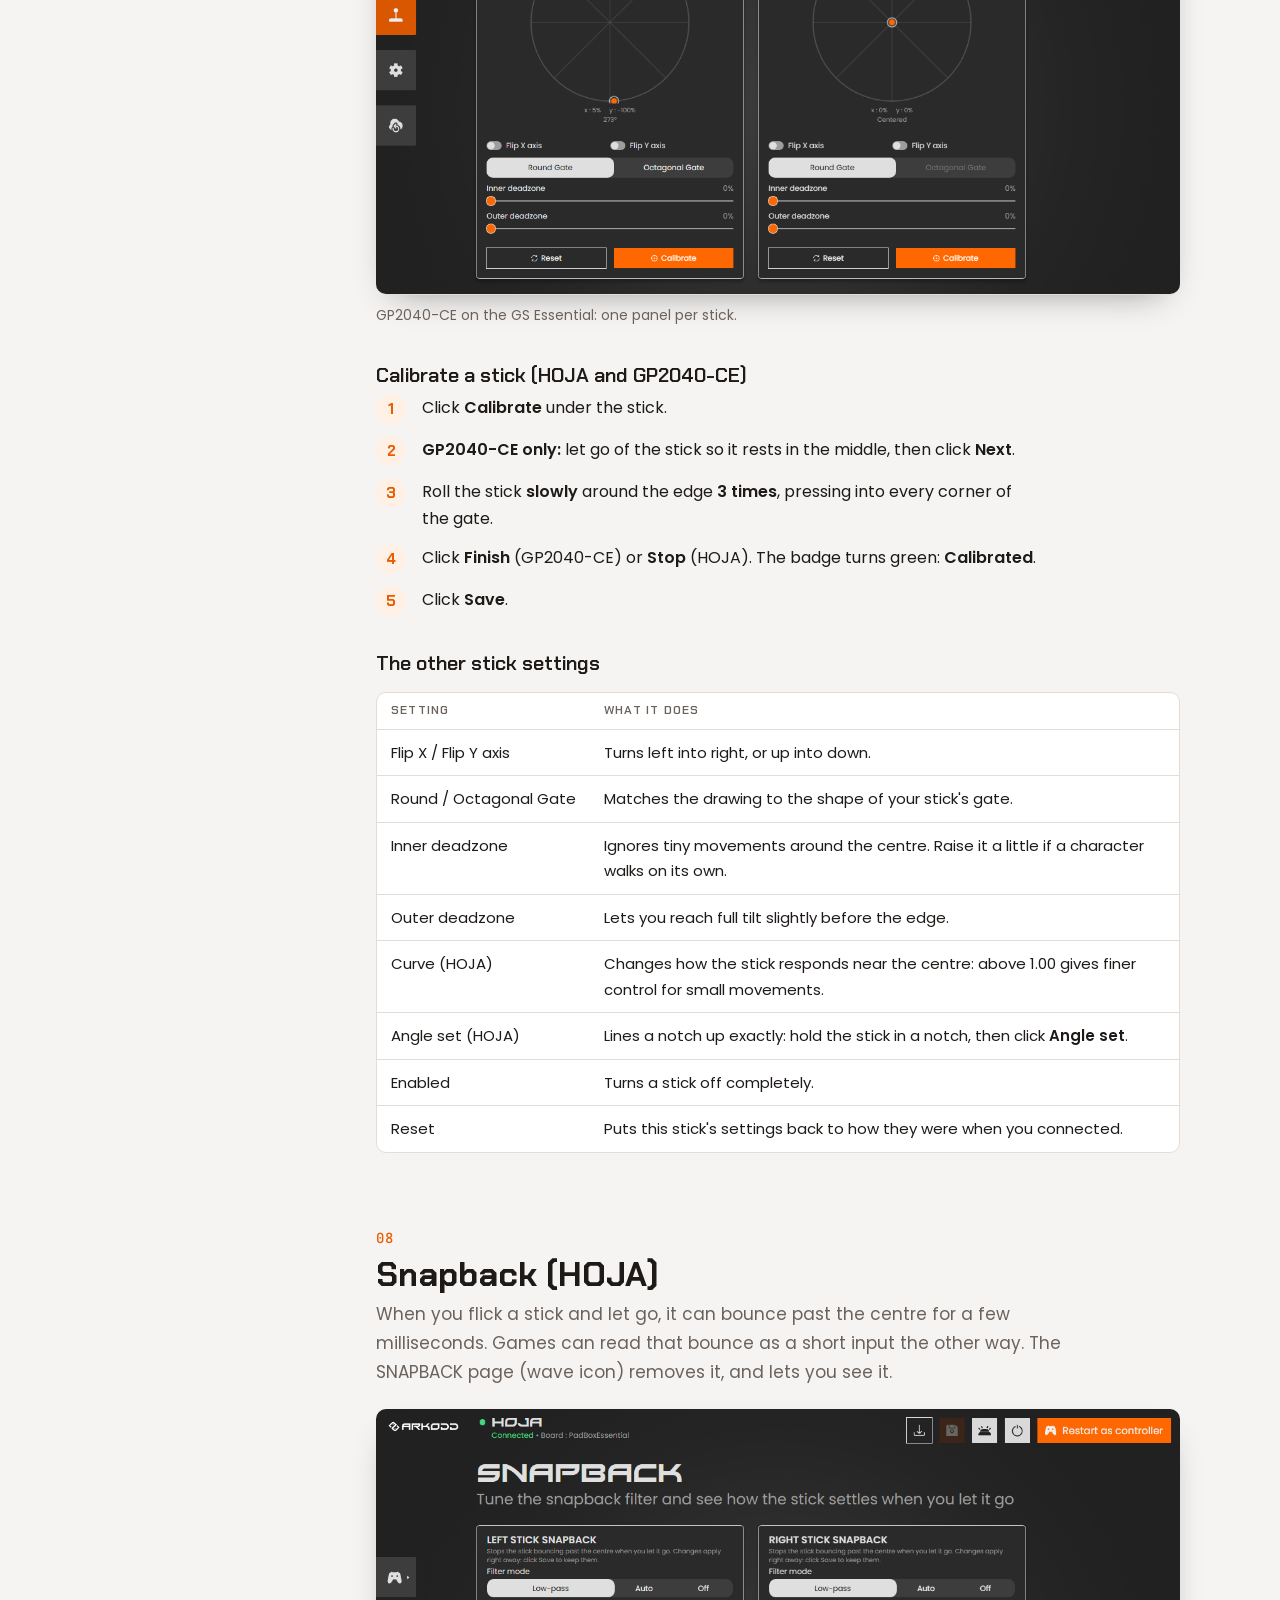
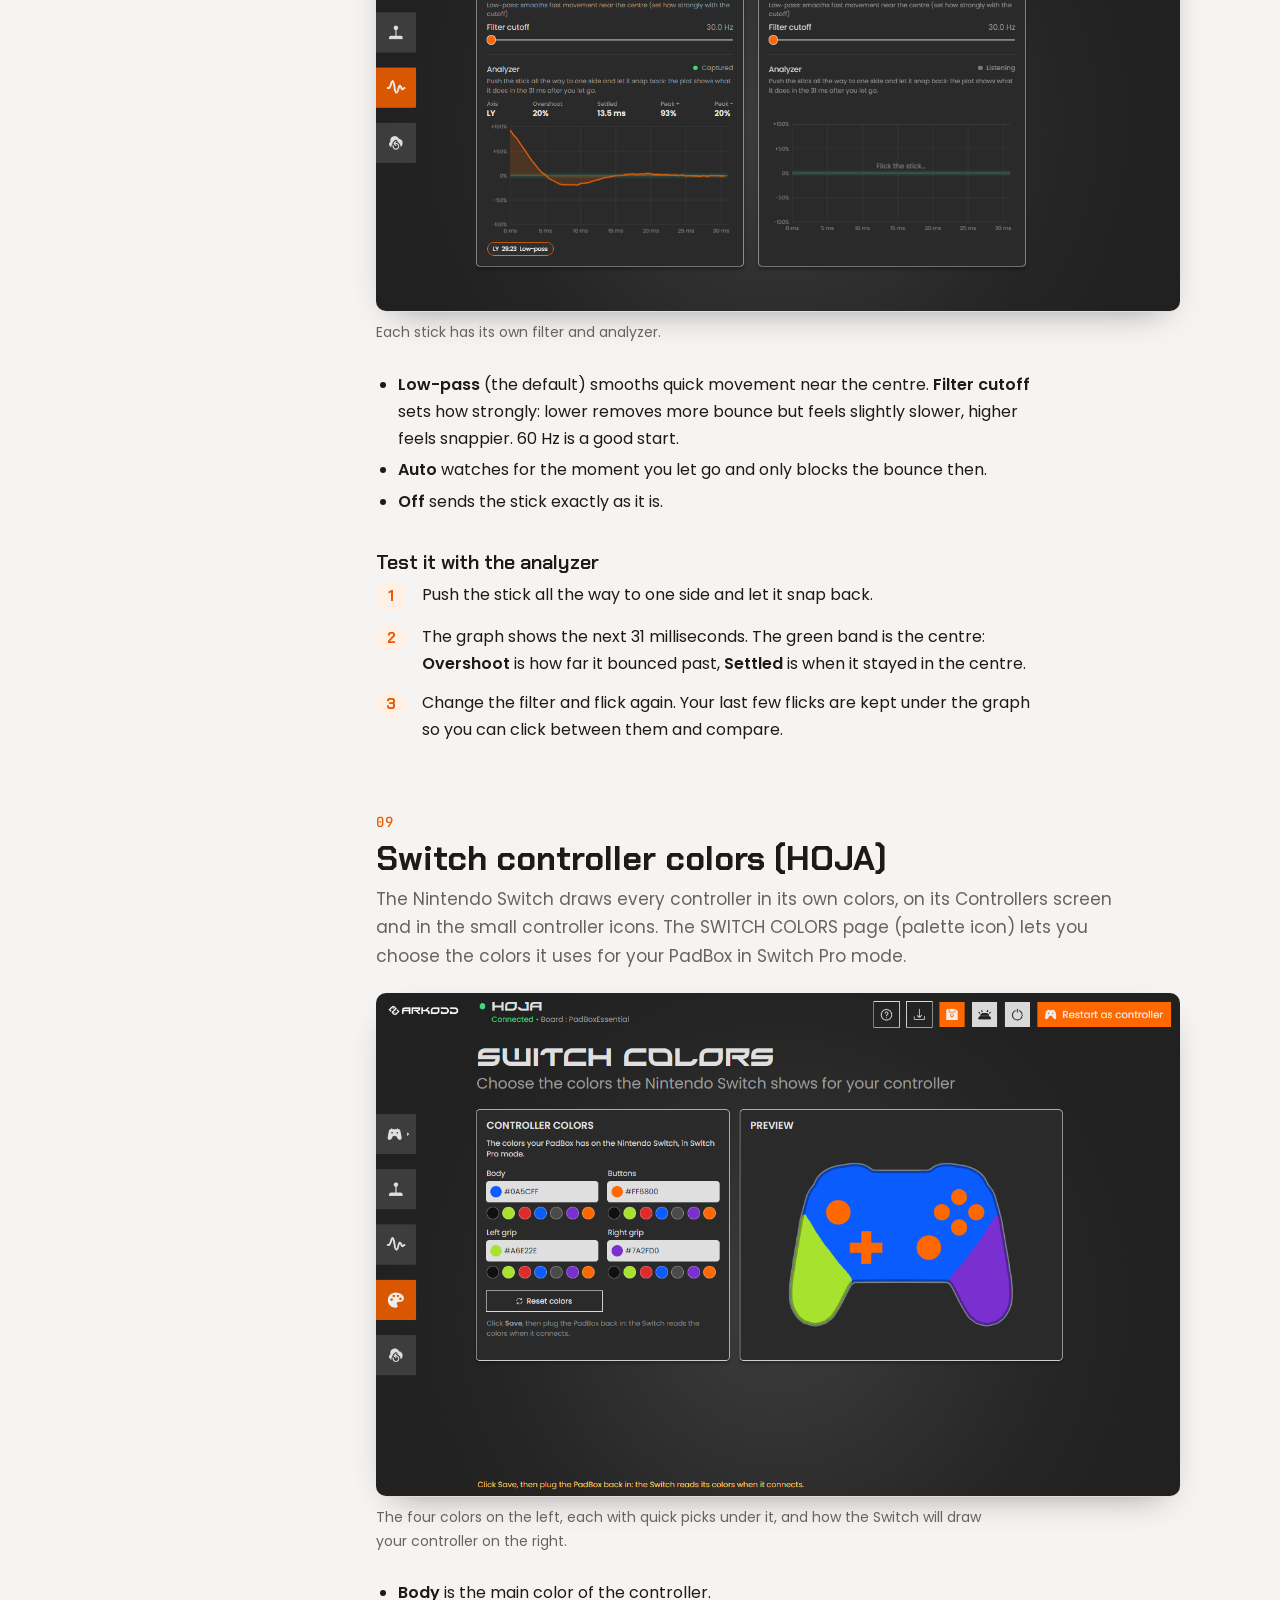
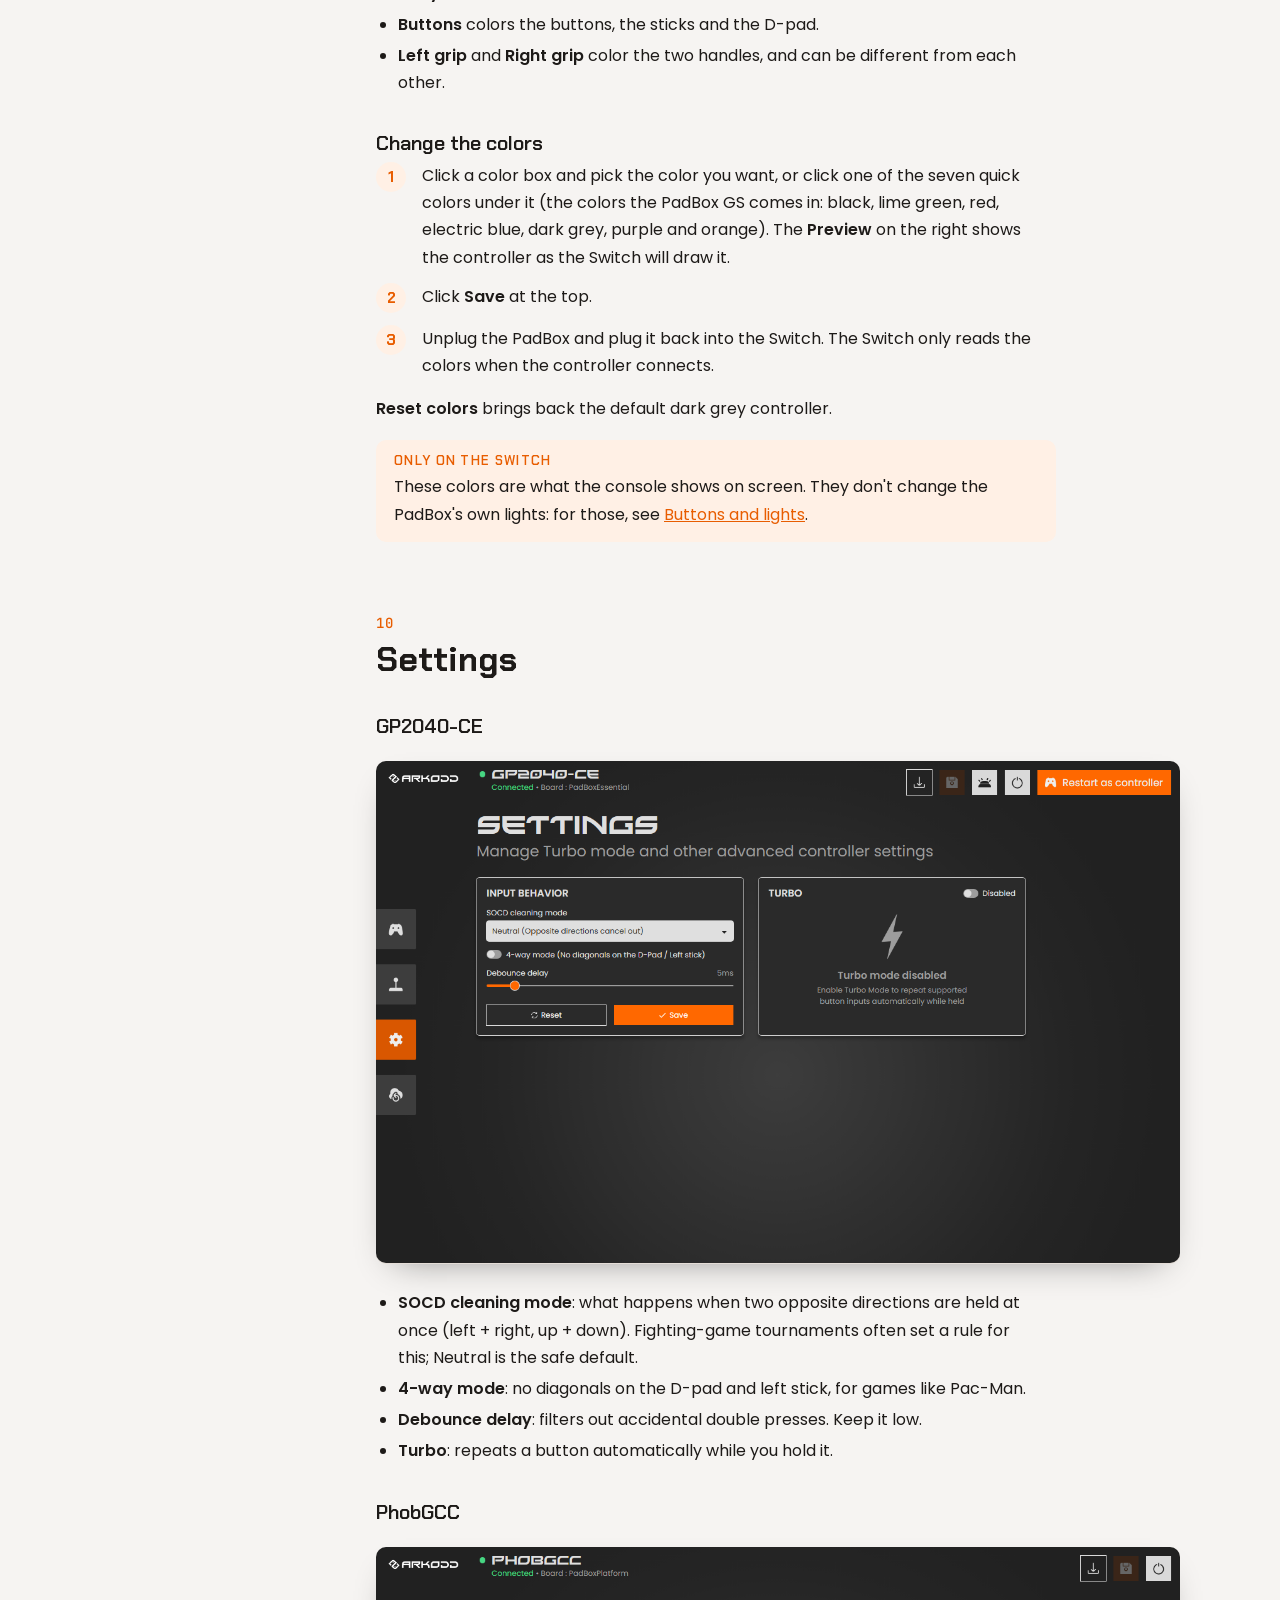
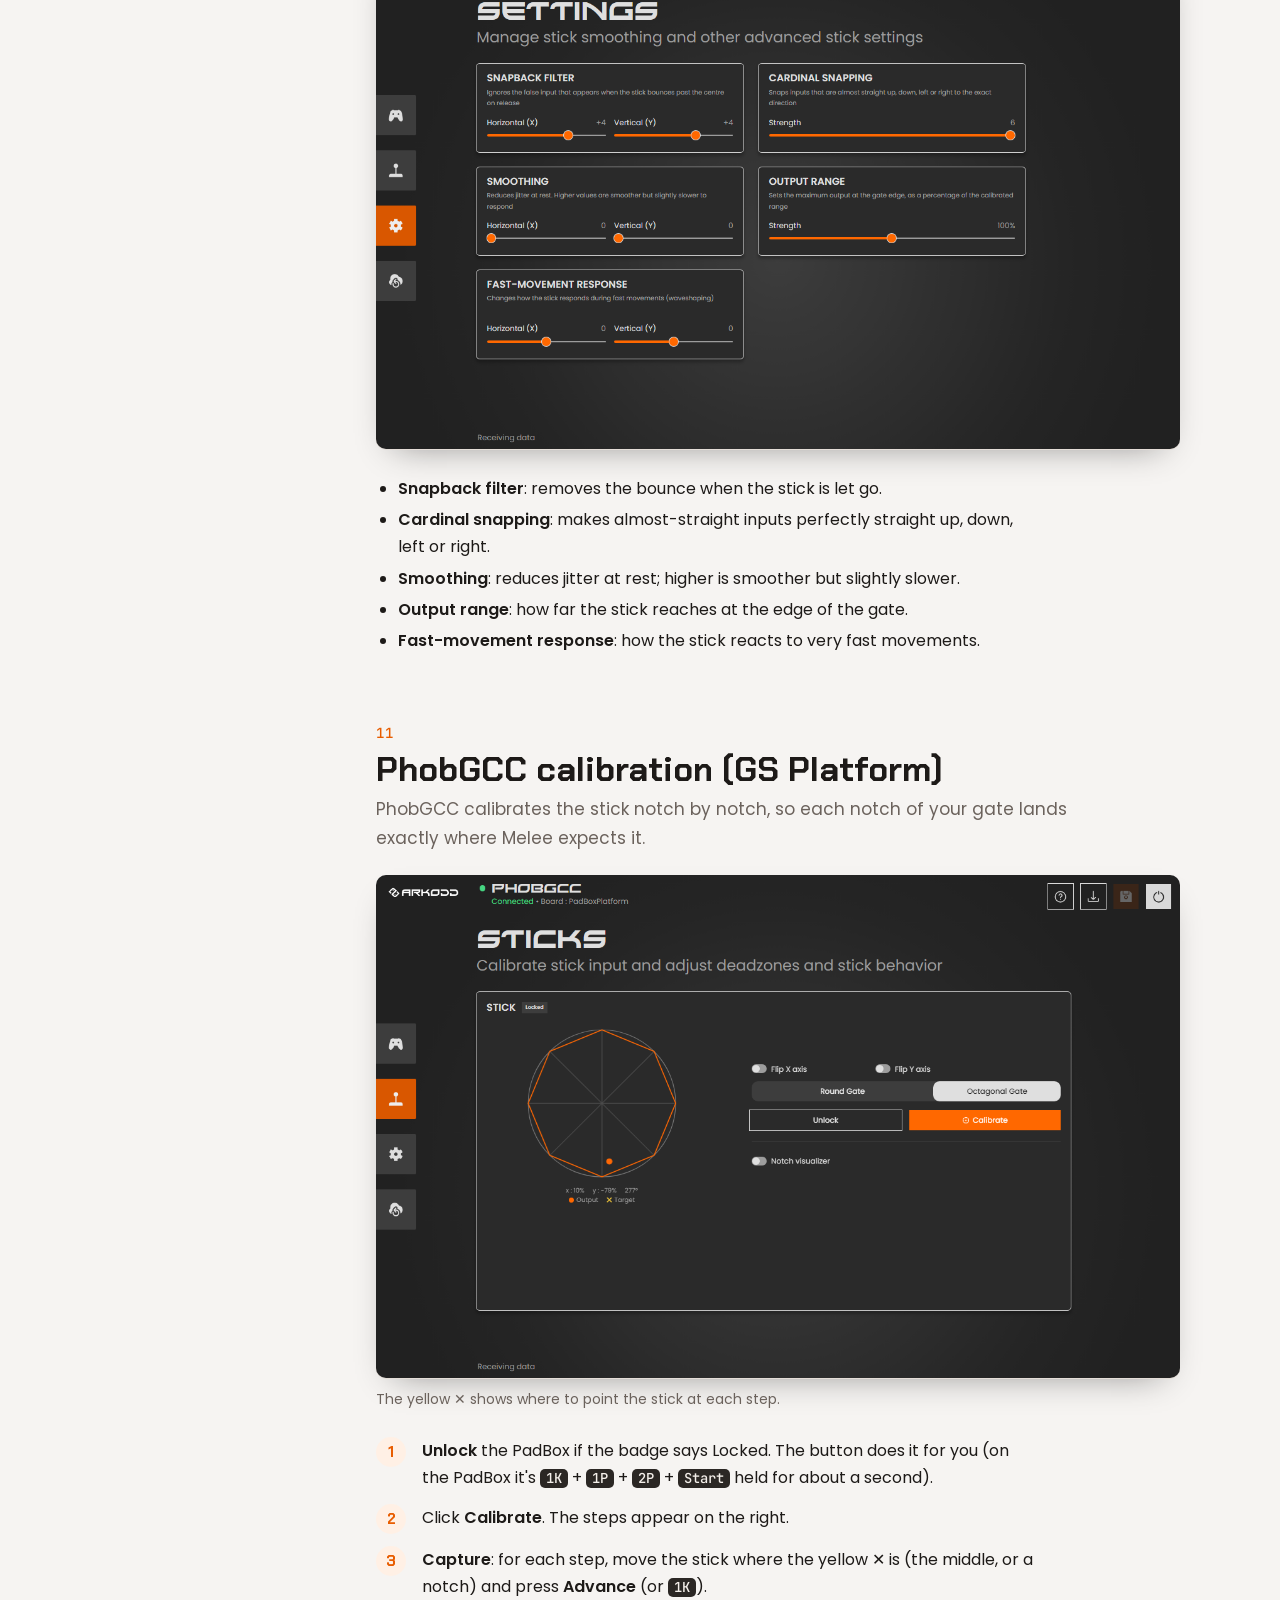
==== commit a4c6cf71: "PadBox Calibrator for the PadBox GS Co-Authored-By: Claude Opus 5.5 <noreply@anthropic.com>" ====
--- a/guide/index.html
+++ b/guide/index.html
@@ -163,6 +163,7 @@
     <li><a href="#controller">Buttons and lights</a></li>
     <li><a href="#sticks">Sticks</a></li>
     <li><a href="#snapback">Snapback (HOJA)</a></li>
+    <li><a href="#swcolors">Switch controller colors (HOJA)</a></li>
     <li><a href="#settings">Settings</a></li>
     <li><a href="#phob">PhobGCC calibration</a></li>
     <li><a href="#backup">Backup and restore</a></li>
@@ -222,7 +223,7 @@
     <thead><tr><th>Hold while plugging in</th><th>Mode</th><th>Use it for</th></tr></thead>
     <tbody>
       <tr><td><span class="k">1K</span></td><td>Switch Pro</td><td>Nintendo Switch, and PC games that support Switch controllers</td></tr>
-      <tr><td><span class="k">2K</span></td><td>SInput</td><td>PC (Steam)</td></tr>
+      <tr><td><span class="k">2K</span></td><td>Steam Input</td><td>PC (Steam)</td></tr>
       <tr><td><span class="k">1P</span></td><td>XInput</td><td>PC and anything that takes an Xbox controller</td></tr>
       <tr><td><span class="k">2P</span></td><td>Slippi</td><td>Super Smash Bros. Melee on Slippi (PC)</td></tr>
       <tr><td><span class="k">D-pad ←</span></td><td>SNES</td><td>SNES consoles and adapters</td></tr>
@@ -295,11 +296,30 @@
   <h3>Lights</h3>
   <p>Under <b>GLOBAL LED SETTINGS</b>:</p>
   <ul>
-    <li><b>Lighting effect</b>: static color, rainbow and other animations.</li>
+    <li><b>Lighting effect</b>: static color, rainbow and other animations (on GP2040-CE, see the list below).</li>
     <li><b>Color</b>: drag on the wheel or click one of the color dots. The <span class="ui">+</span> saves your own color for later.</li>
     <li><b>Brightness</b> and <b>Animation time</b> (how fast the effect moves).</li>
   </ul>
   <p>Each button can also have its own color, plus a second color for when it's pressed: select the button and set <b>LED color</b>.</p>
+  <h3>GP2040-CE lighting effects</h3>
+  <p>On GP2040-CE, <b>Lighting effect</b> offers ten effects. The ones marked <b>your colors</b> use the color you pick on the wheel, or each button's own color.</p>
+  <div class="tw"><table>
+    <thead><tr><th>Effect</th><th>What it does</th><th>Colors</th></tr></thead>
+    <tbody>
+      <tr><td>Custom theme</td><td>Every button stays lit in its own color, and switches to its second color while pressed.</td><td>Your&nbsp;colors</td></tr>
+      <tr><td>Breathing</td><td>The buttons slowly fade in and out together.</td><td>Your&nbsp;colors</td></tr>
+      <tr><td>Reactive fade</td><td>The buttons are dark. A button lights up while you hold it, then fades out.</td><td>Your&nbsp;colors</td></tr>
+      <tr><td>Ripple</td><td>The buttons glow dimly. Each press sends a ring of light out across the other buttons.</td><td>Your&nbsp;colors</td></tr>
+      <tr><td>Sparkle</td><td>The buttons glow dimly and flash white at random.</td><td>Your&nbsp;colors</td></tr>
+      <tr><td>Rainbow</td><td>All the buttons cycle through the rainbow together.</td><td>Rainbow</td></tr>
+      <tr><td>Rainbow wave</td><td>The rainbow travels across the buttons from left to right.</td><td>Rainbow</td></tr>
+      <tr><td>Chase</td><td>A short trail of light runs from button to button.</td><td>Rainbow</td></tr>
+      <tr><td>Static color</td><td>Every button stays lit in one fixed color.</td><td>Built in</td></tr>
+      <tr><td>Static theme</td><td>A fixed color scheme built into the firmware.</td><td>Built in</td></tr>
+    </tbody>
+  </table></div>
+  <p>A new PadBox starts with every button in orange. Click <b>Save</b>, then <b>Preview LED</b> to see an effect on the controller.</p>
+  <div class="note"><span class="t">Don't see all ten?</span><p>Breathing, Rainbow wave, Reactive fade, Ripple and Sparkle need the latest GP2040-CE firmware. Update it first (see <a href="#update">Updating the firmware</a>).</p></div>
 </section>
 
 <section id="sticks">
@@ -347,8 +367,27 @@
   </ol>
 </section>
 
+<section id="swcolors">
+  <h2><span class="n">09</span>Switch controller colors (HOJA)</h2>
+  <p class="sub">The Nintendo Switch draws every controller in its own colors, on its Controllers screen and in the small controller icons. The SWITCH COLORS page (palette icon) lets you choose the colors it uses for your PadBox in Switch Pro mode.</p>
+  <figure><img src="img/hoja-swcolors.png" alt="The SWITCH COLORS page with color boxes for Body, Buttons, Left grip and Right grip set to electric blue, orange, lime green and purple, and a preview of the controller in those colors" loading="lazy"><figcaption>The four colors on the left, each with quick picks under it, and how the Switch will draw your controller on the right.</figcaption></figure>
+  <ul>
+    <li><b>Body</b> is the main color of the controller.</li>
+    <li><b>Buttons</b> colors the buttons, the sticks and the D-pad.</li>
+    <li><b>Left grip</b> and <b>Right grip</b> color the two handles, and can be different from each other.</li>
+  </ul>
+  <h3>Change the colors</h3>
+  <ol class="steps">
+    <li><div>Click a color box and pick the color you want, or click one of the seven quick colors under it (the colors the PadBox GS comes in: black, lime green, red, electric blue, dark grey, purple and orange). The <b>Preview</b> on the right shows the controller as the Switch will draw it.</div></li>
+    <li><div>Click <b>Save</b> at the top.</div></li>
+    <li><div>Unplug the PadBox and plug it back into the Switch. The Switch only reads the colors when the controller connects.</div></li>
+  </ol>
+  <p><b>Reset colors</b> brings back the default dark grey controller.</p>
+  <div class="note"><span class="t">Only on the Switch</span><p>These colors are what the console shows on screen. They don't change the PadBox's own lights: for those, see <a href="#controller">Buttons and lights</a>.</p></div>
+</section>
+
 <section id="settings">
-  <h2><span class="n">09</span>Settings</h2>
+  <h2><span class="n">10</span>Settings</h2>
   <h3>GP2040-CE</h3>
   <figure><img src="img/gp-settings.png" alt="The GP2040-CE SETTINGS page with Input behavior and Turbo panels" loading="lazy"></figure>
   <ul>
@@ -369,7 +408,7 @@
 </section>
 
 <section id="phob">
-  <h2><span class="n">10</span>PhobGCC calibration (GS Platform)</h2>
+  <h2><span class="n">11</span>PhobGCC calibration (GS Platform)</h2>
   <p class="sub">PhobGCC calibrates the stick notch by notch, so each notch of your gate lands exactly where Melee expects it.</p>
   <figure><img src="img/phob-sticks.png" alt="The PhobGCC STICKS page with the gate, Unlock and Calibrate buttons and the Notch visualizer switch" loading="lazy"><figcaption>The yellow ✕ shows where to point the stick at each step.</figcaption></figure>
   <ol class="steps">
@@ -383,7 +422,7 @@
 </section>
 
 <section id="backup">
-  <h2><span class="n">11</span>Backup and restore</h2>
+  <h2><span class="n">12</span>Backup and restore</h2>
   <figure><img src="img/hoja-backup.png" alt="The BACKUP & RESTORE page with export and import buttons and a backup history table" loading="lazy"></figure>
   <ul>
     <li><b>Export configuration to file</b> saves all your settings (buttons, lights, stick settings) to a file on your computer. Do it before trying big changes or updating the firmware.</li>
@@ -394,7 +433,7 @@
 </section>
 
 <section id="update">
-  <h2><span class="n">12</span>Updating or switching the firmware</h2>
+  <h2><span class="n">13</span>Updating or switching the firmware</h2>
   <ol class="steps">
     <li><div>Connect the PadBox and click <b>Update firmware</b> (the download arrow at the top right).</div></li>
     <li><div>Choose what to install: the firmware it runs now (to update it) or another one (to switch).</div></li>
@@ -405,7 +444,7 @@
 </section>
 
 <section id="older">
-  <h2><span class="n">13</span>Update an older PadBox</h2>
+  <h2><span class="n">14</span>Update an older PadBox</h2>
   <p class="sub">PadBoxes sold before the PadBox Configurator existed came with older firmware that the Configurator can't set up. The <b>UPDATE AN OLDER PADBOX</b> button on the connect screen installs the latest firmware on them, straight from the browser, without opening the controller or pressing anything inside it.</p>
   <h3>Do I need it?</h3>
   <p>Use it if your PadBox runs one of these, or if CONNECT can't find your PadBox at all:</p>
@@ -440,7 +479,7 @@
 </section>
 
 <section id="help">
-  <h2><span class="n">14</span>Troubleshooting</h2>
+  <h2><span class="n">15</span>Troubleshooting</h2>
   <details><summary>Nothing appears in the list when I click CONNECT</summary>
     <p>Use Chrome or Edge on a computer, and a USB cable that carries data. For GP2040-CE and PhobGCC, hold <span class="k">Start</span> while plugging in. Try another USB port, without a hub.</p></details>
   <details><summary>"The PadBox is busy"</summary>
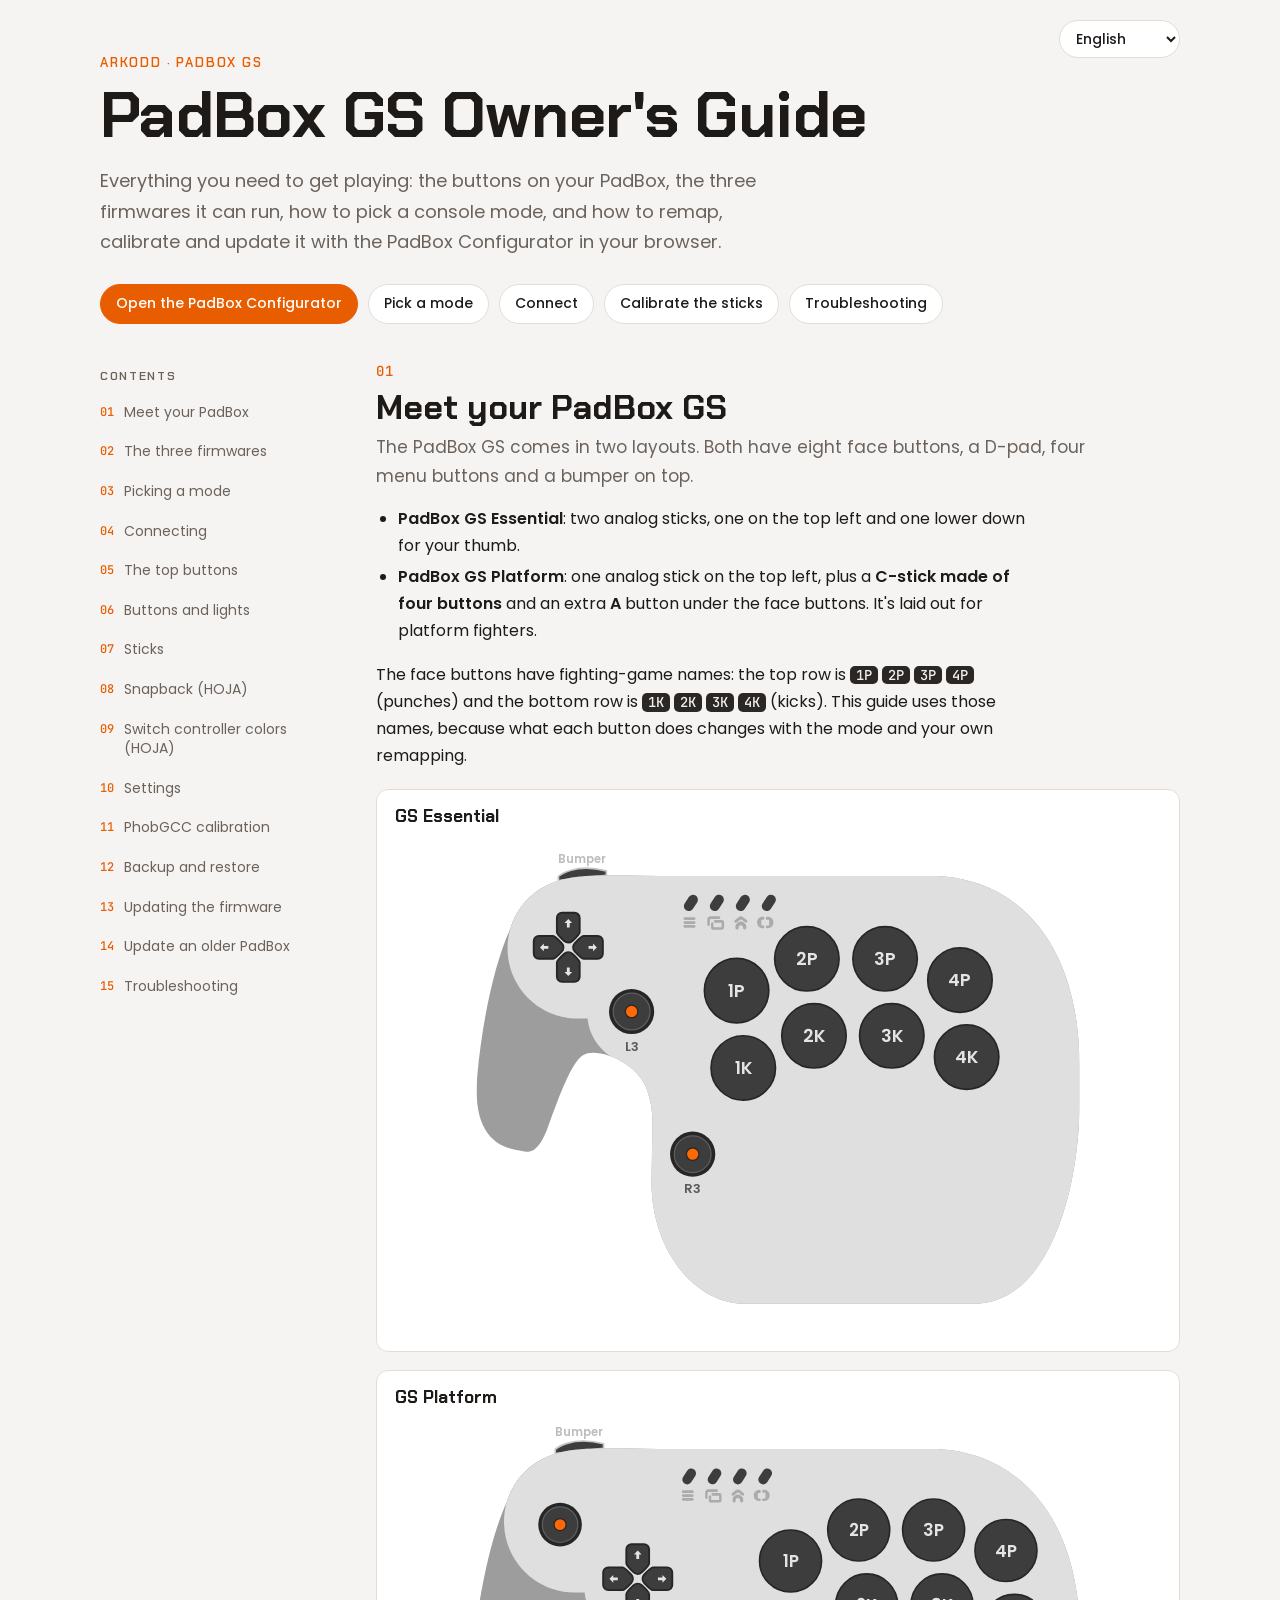
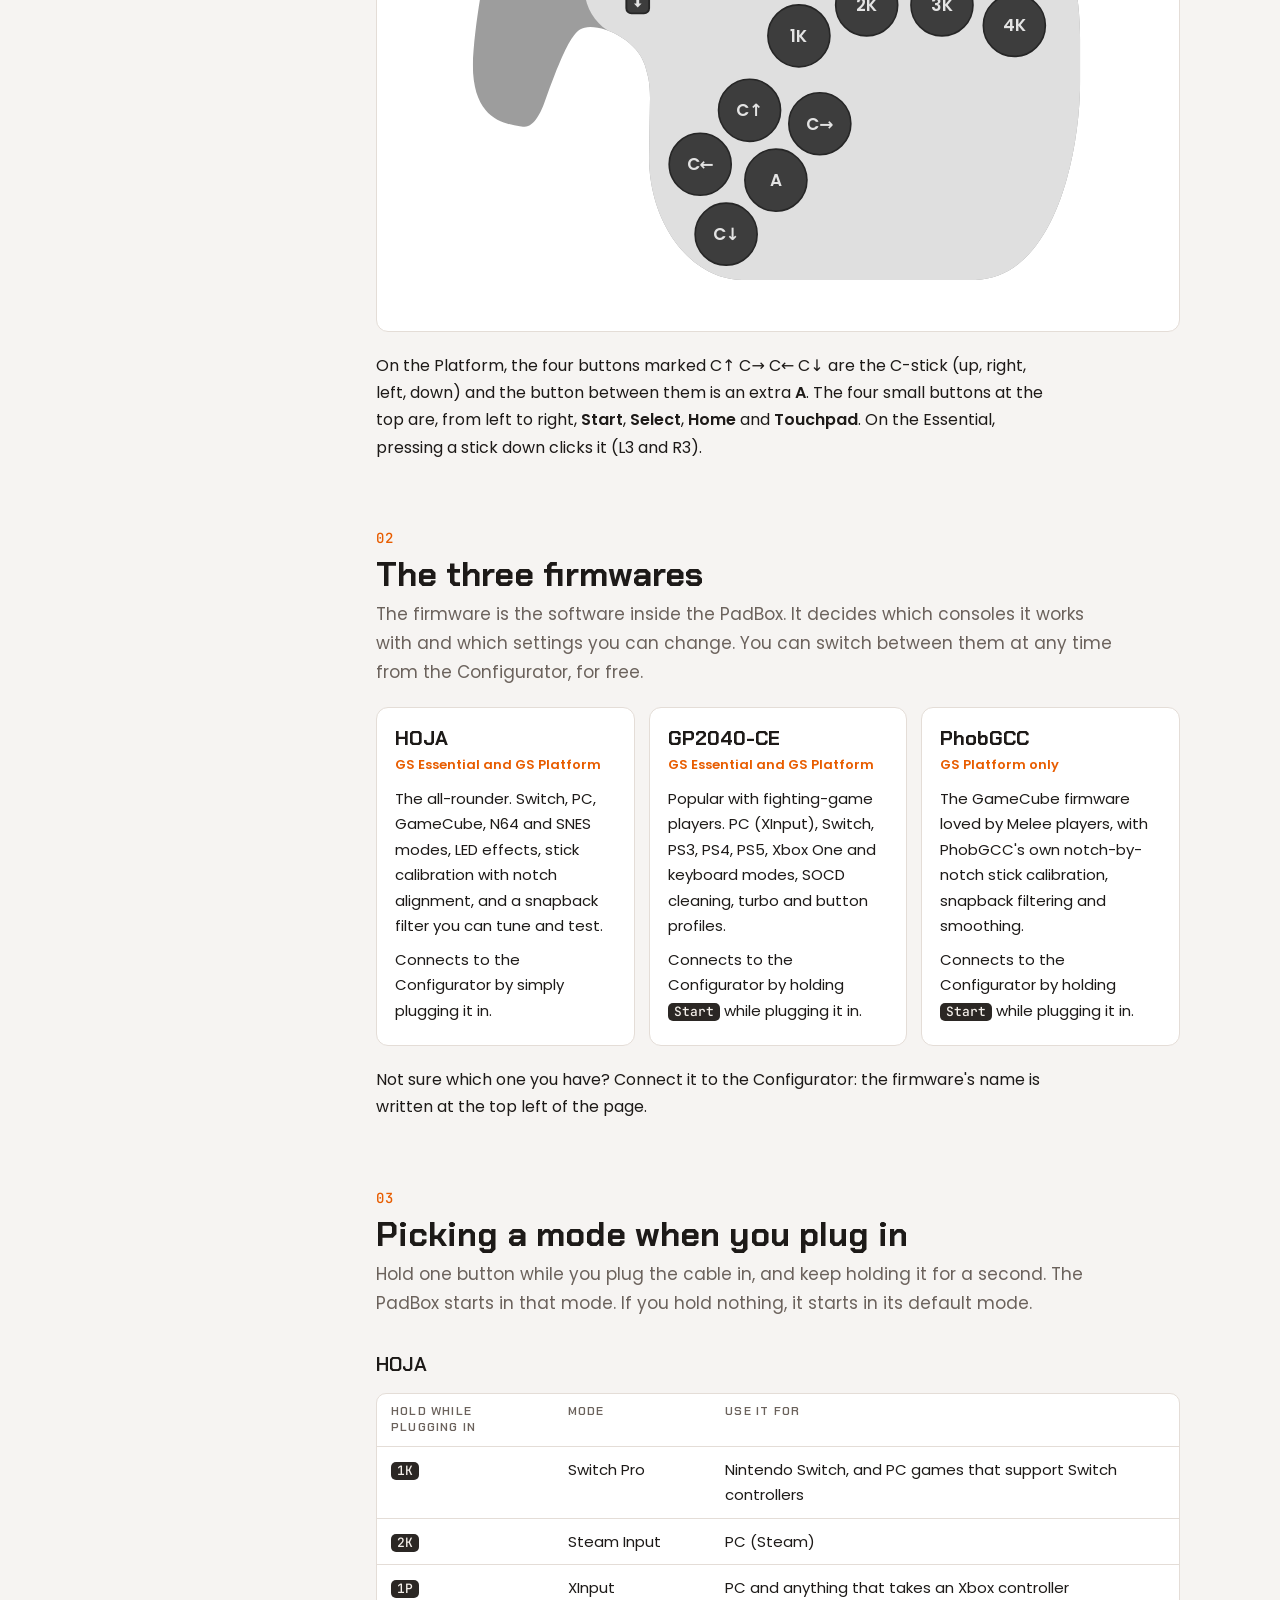
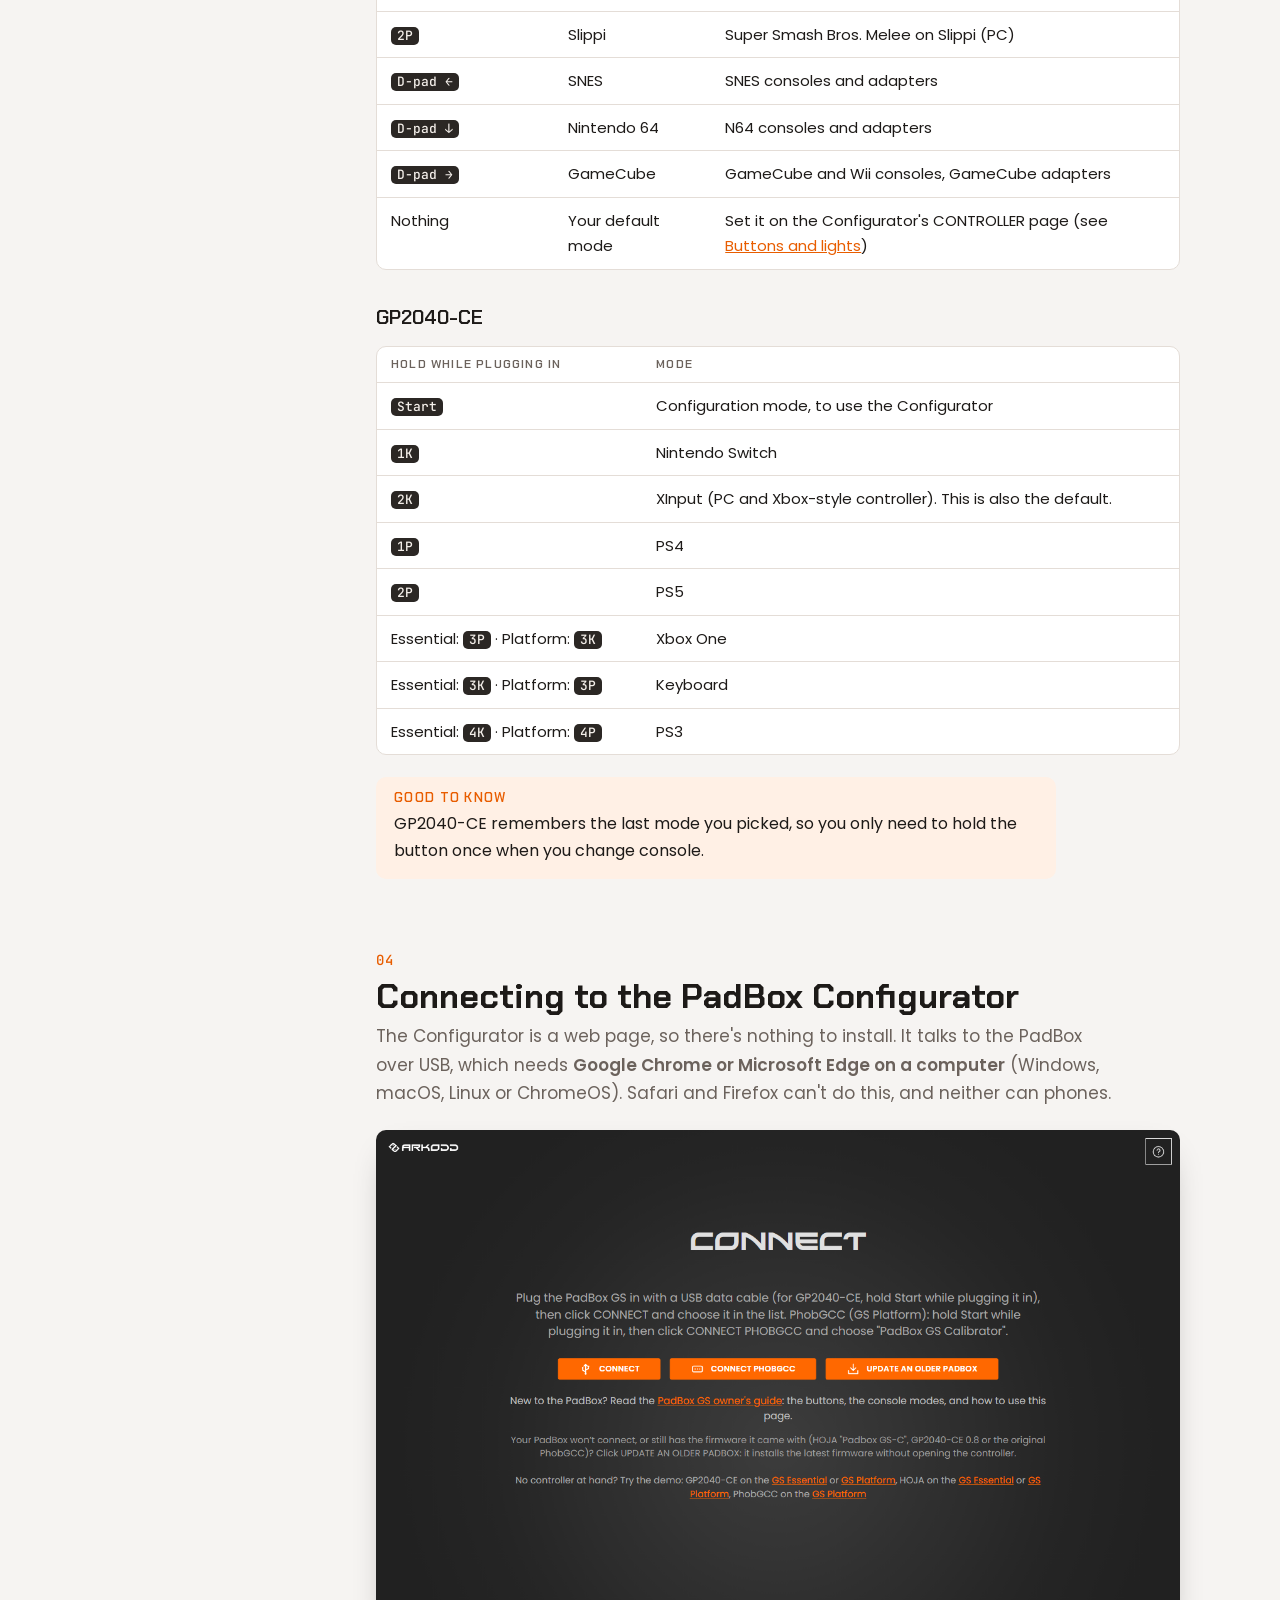
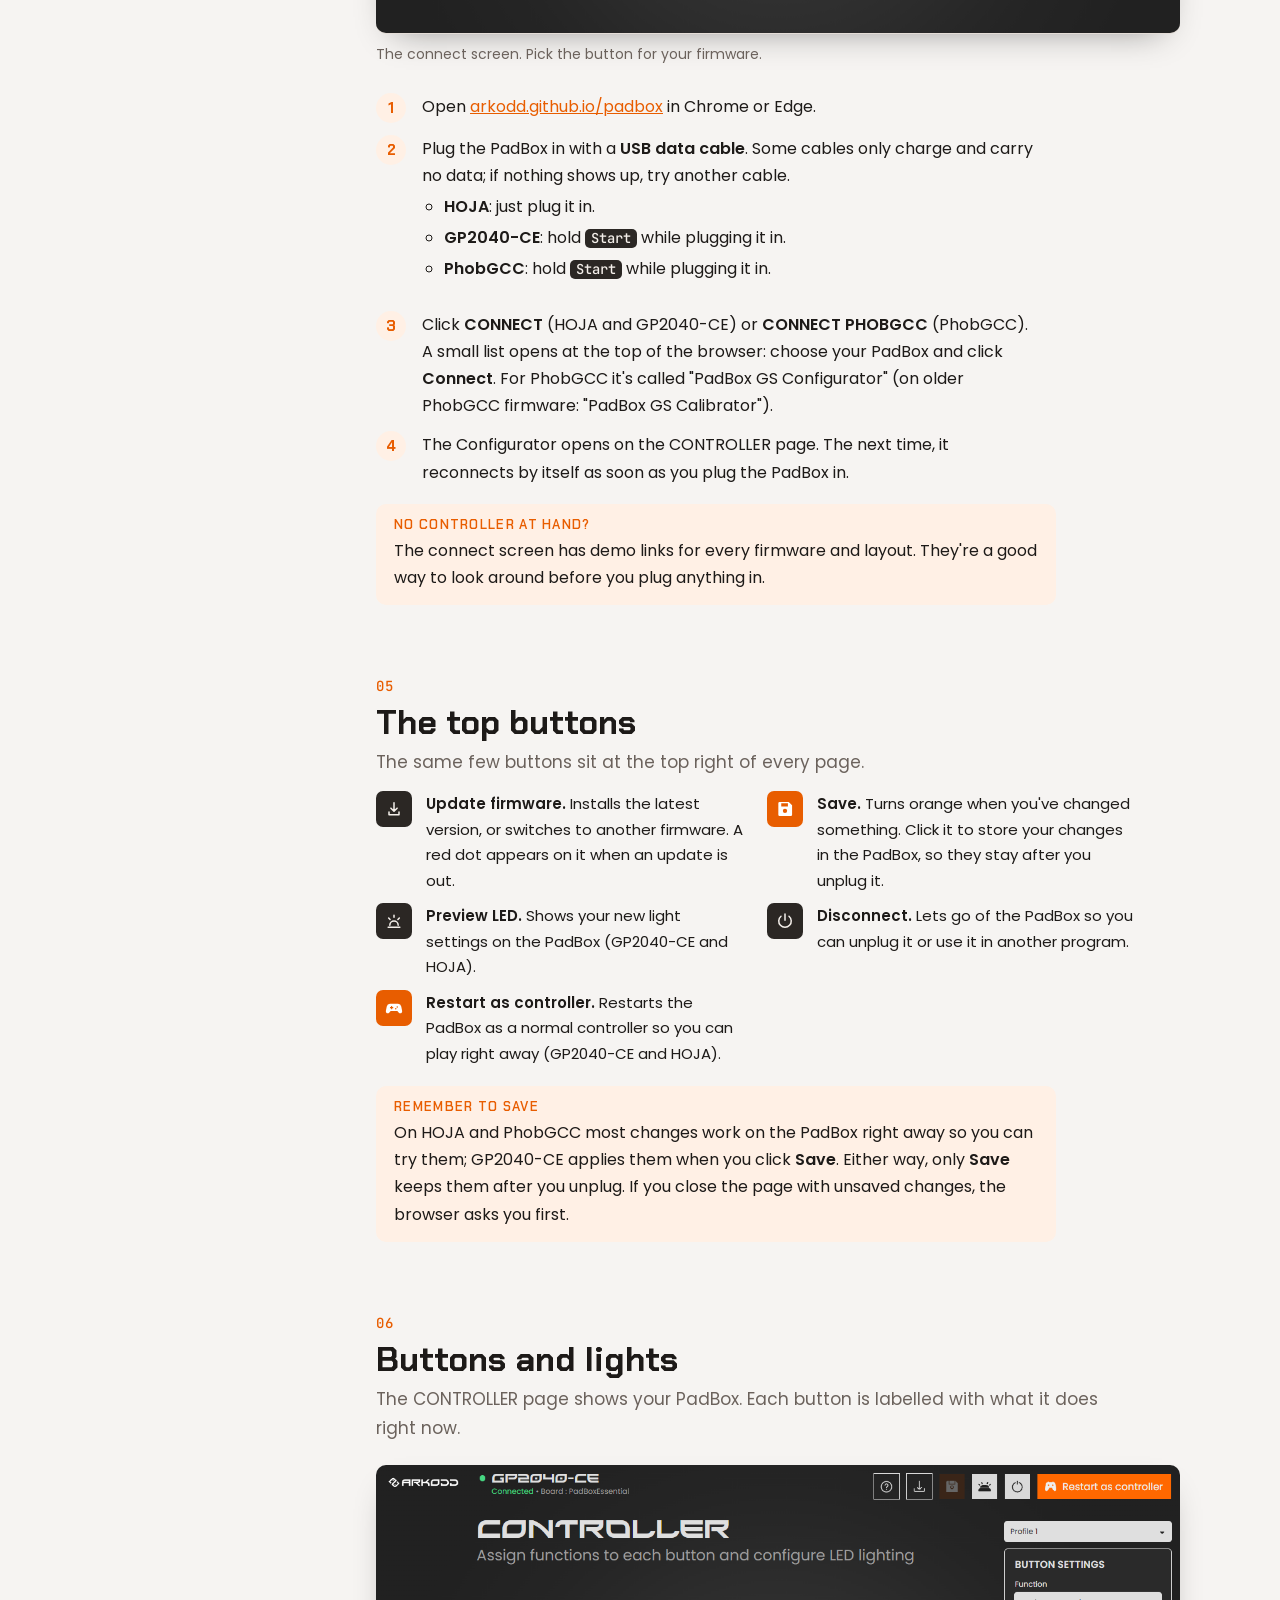
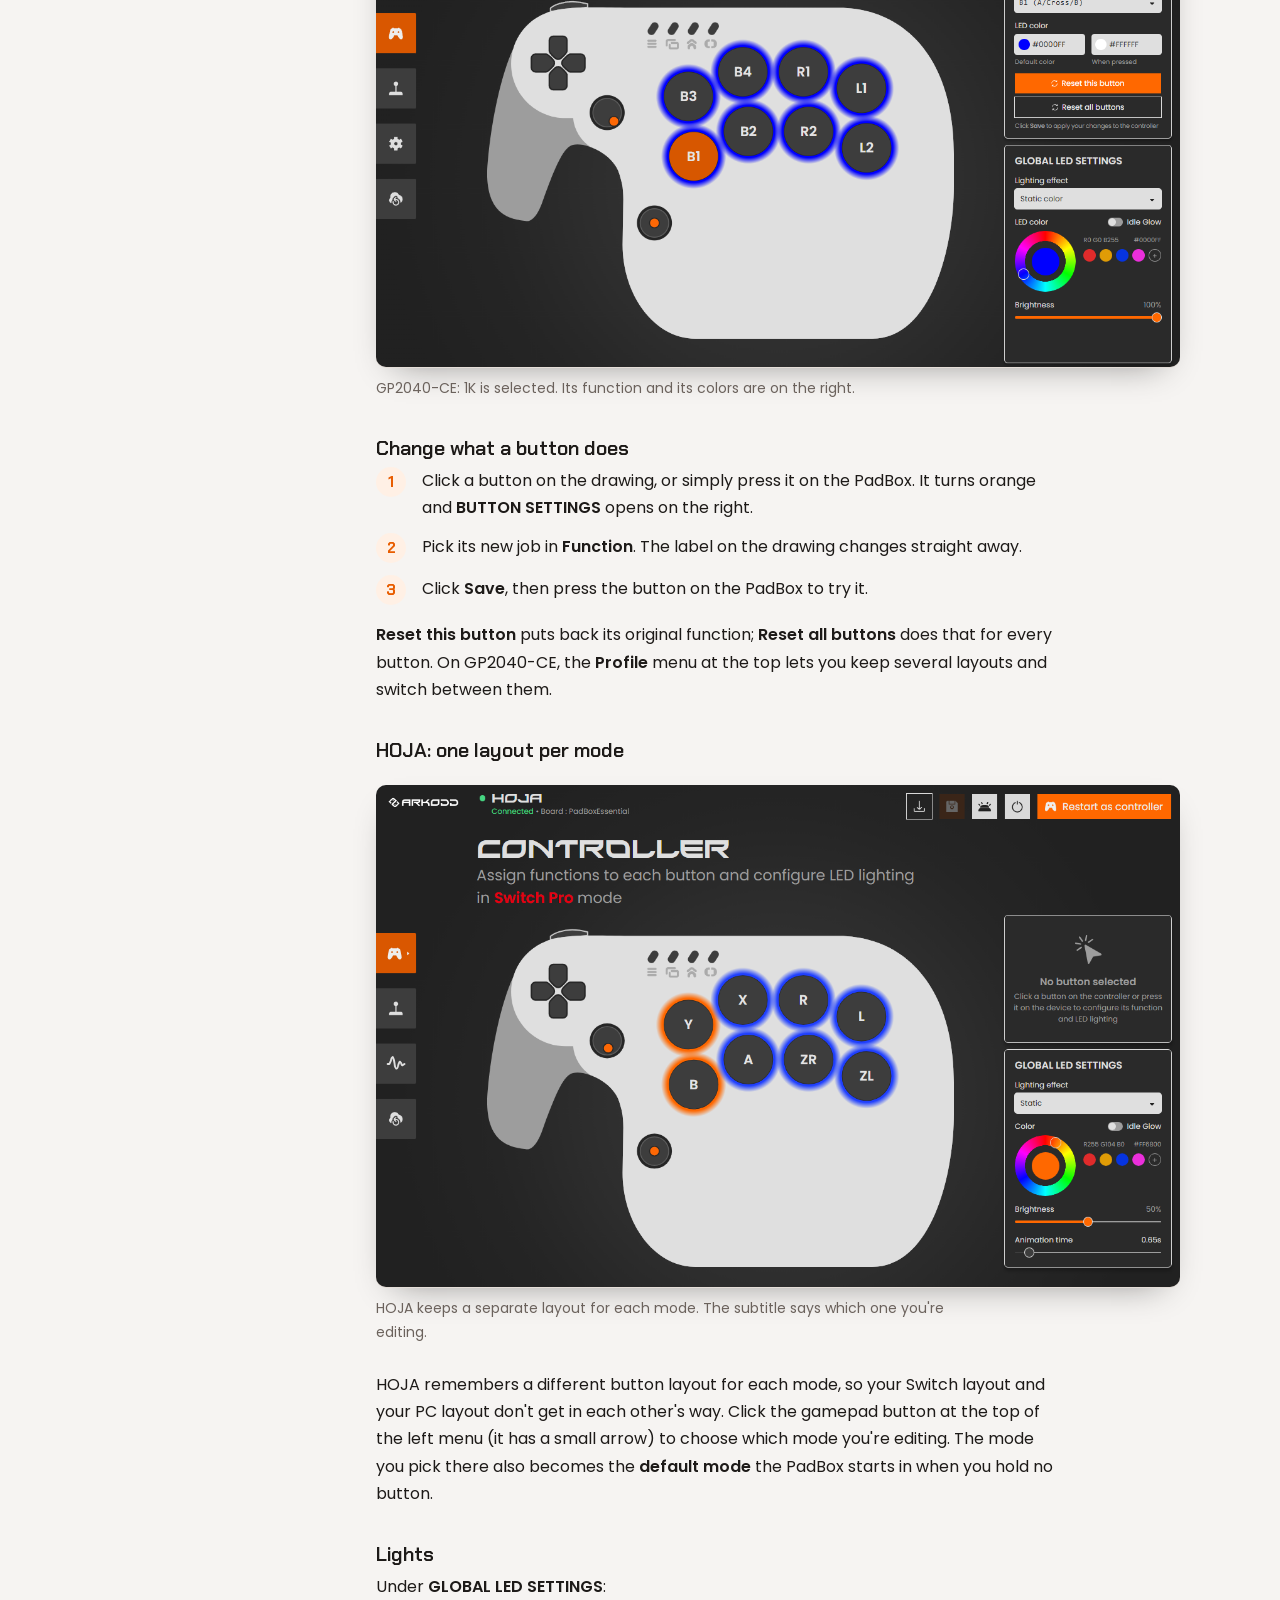
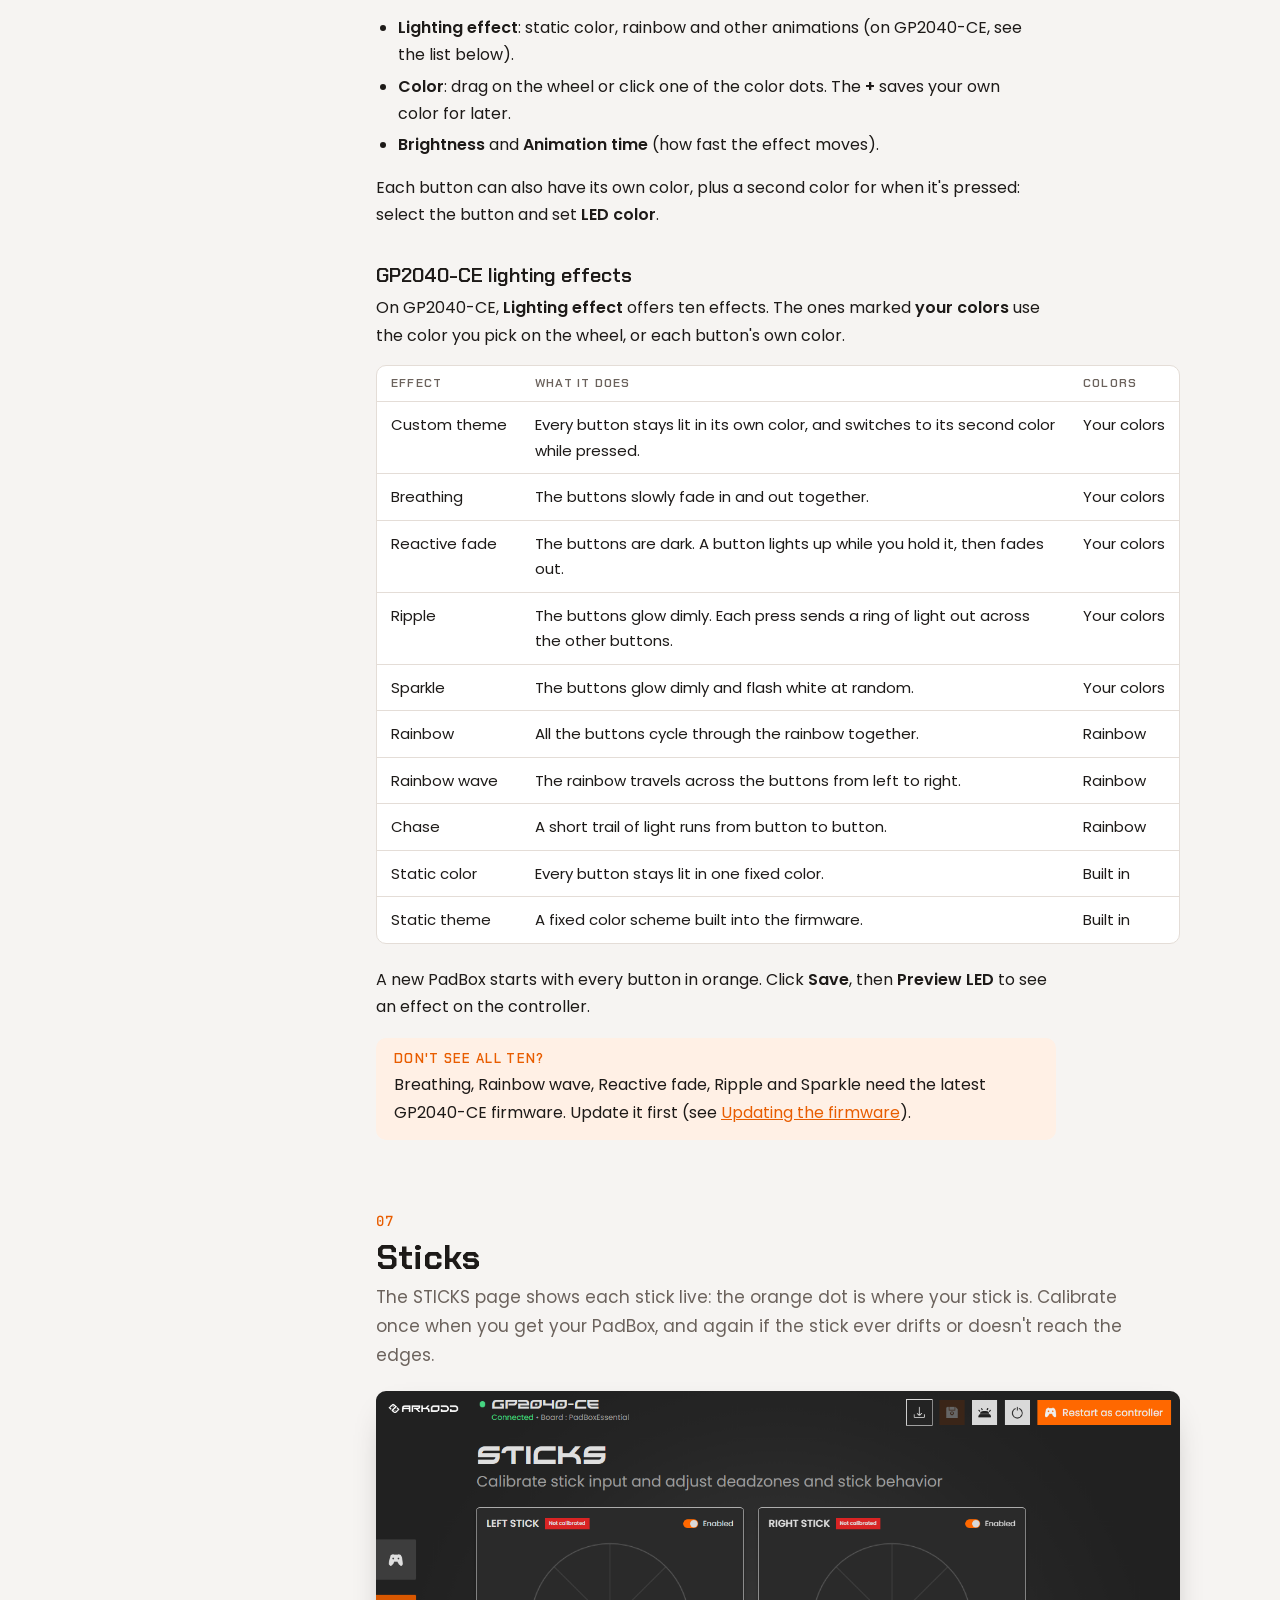
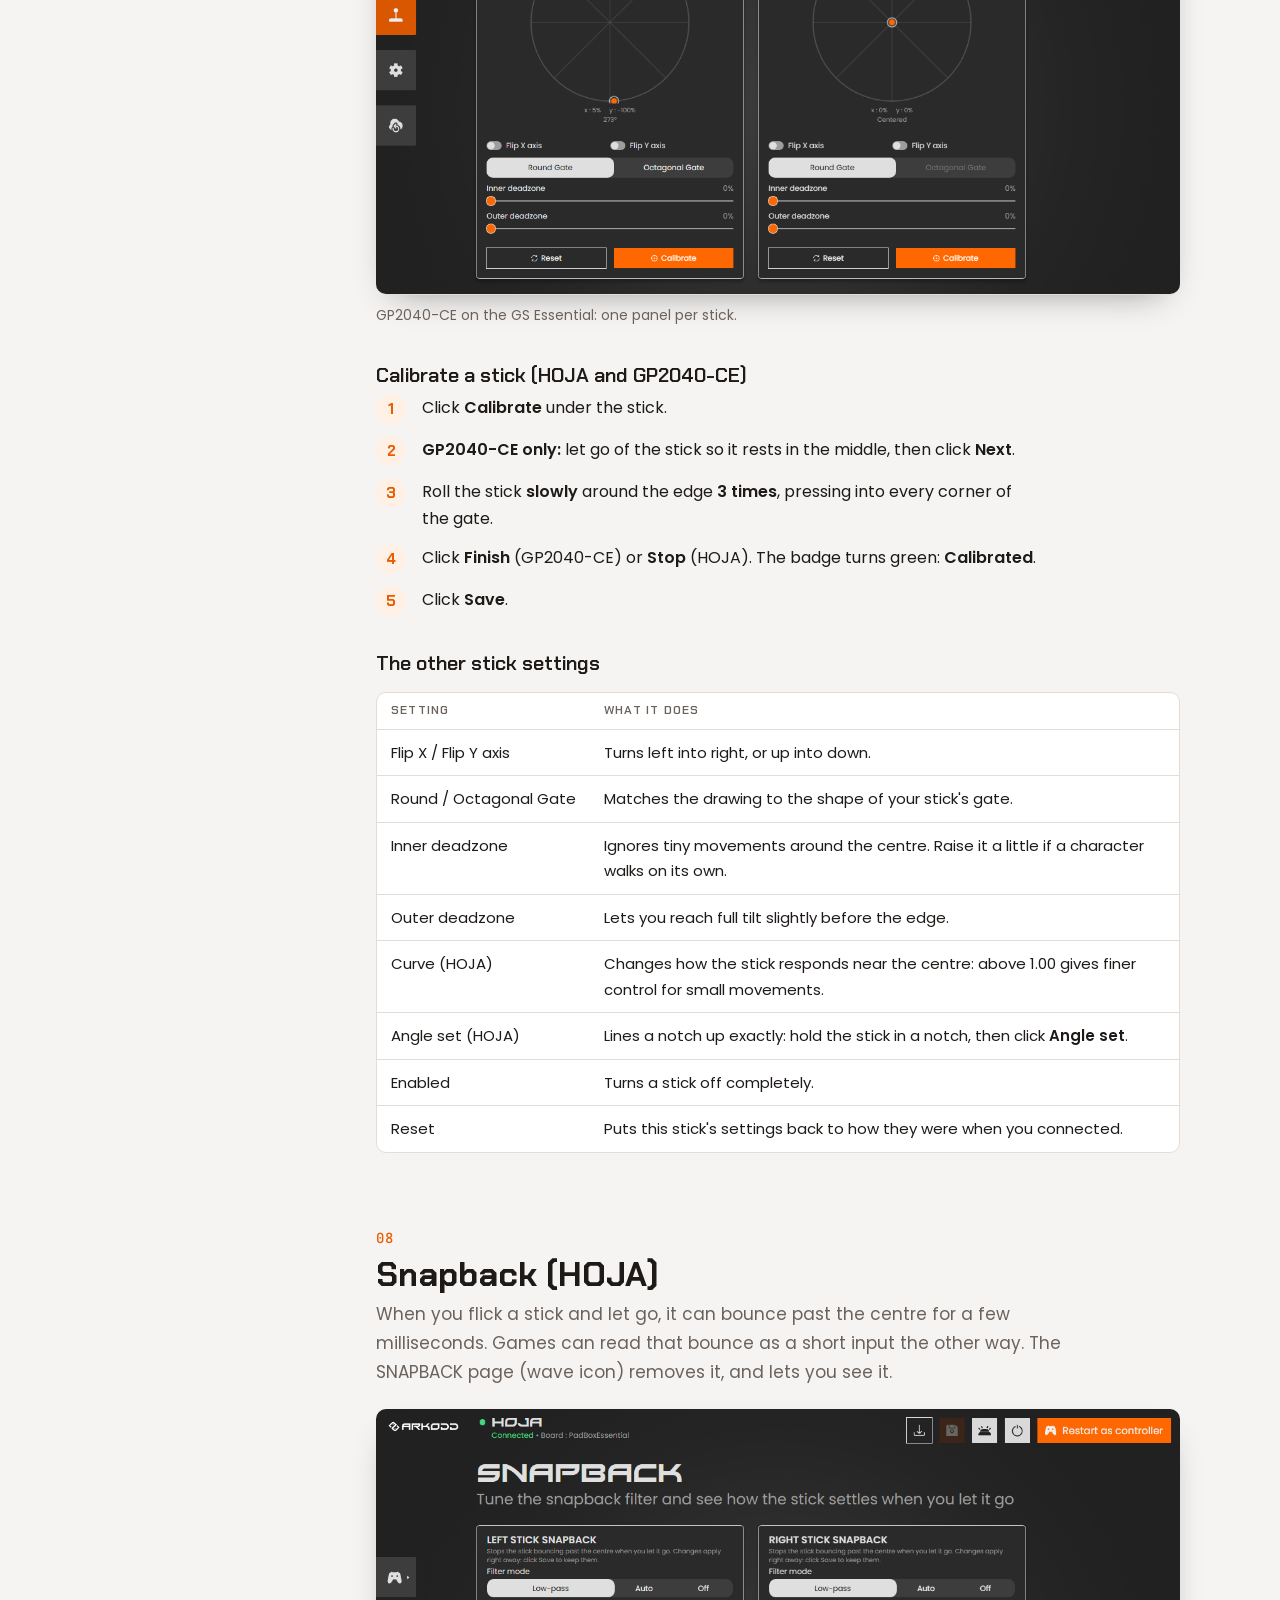
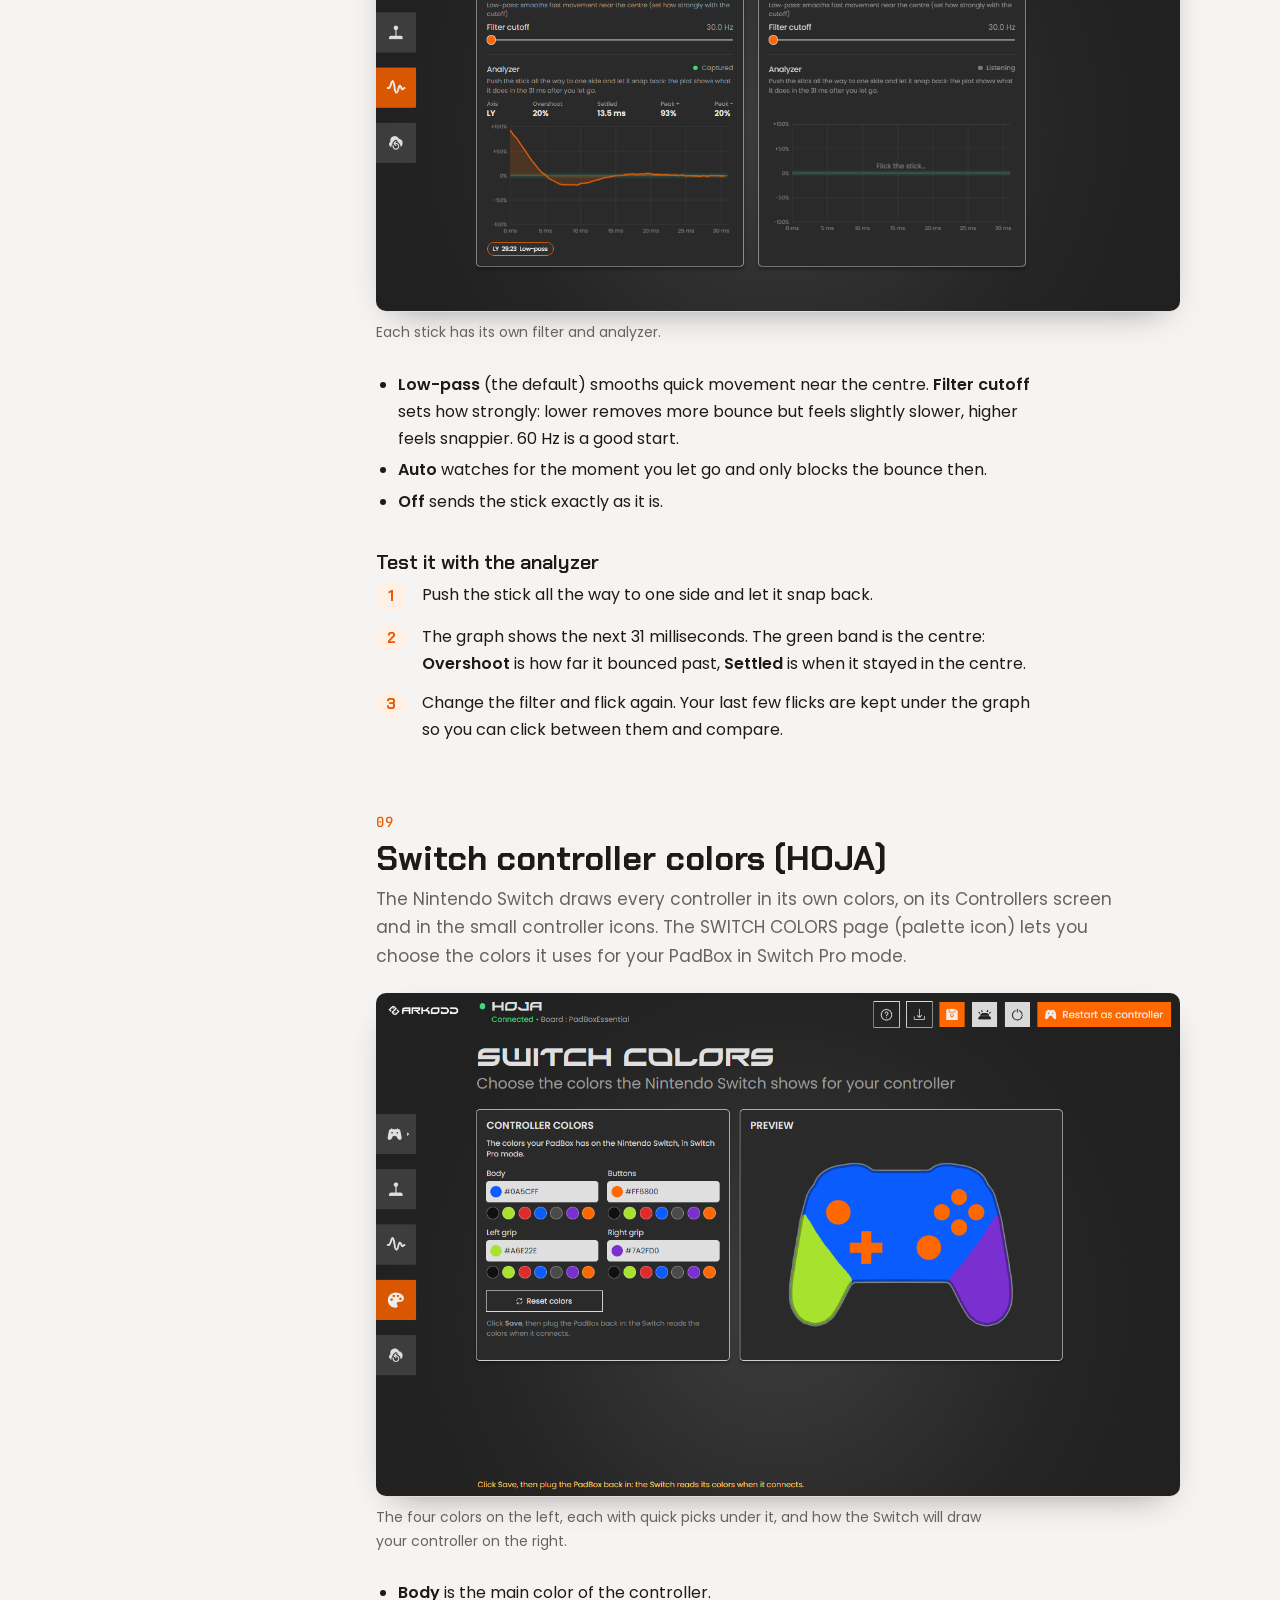
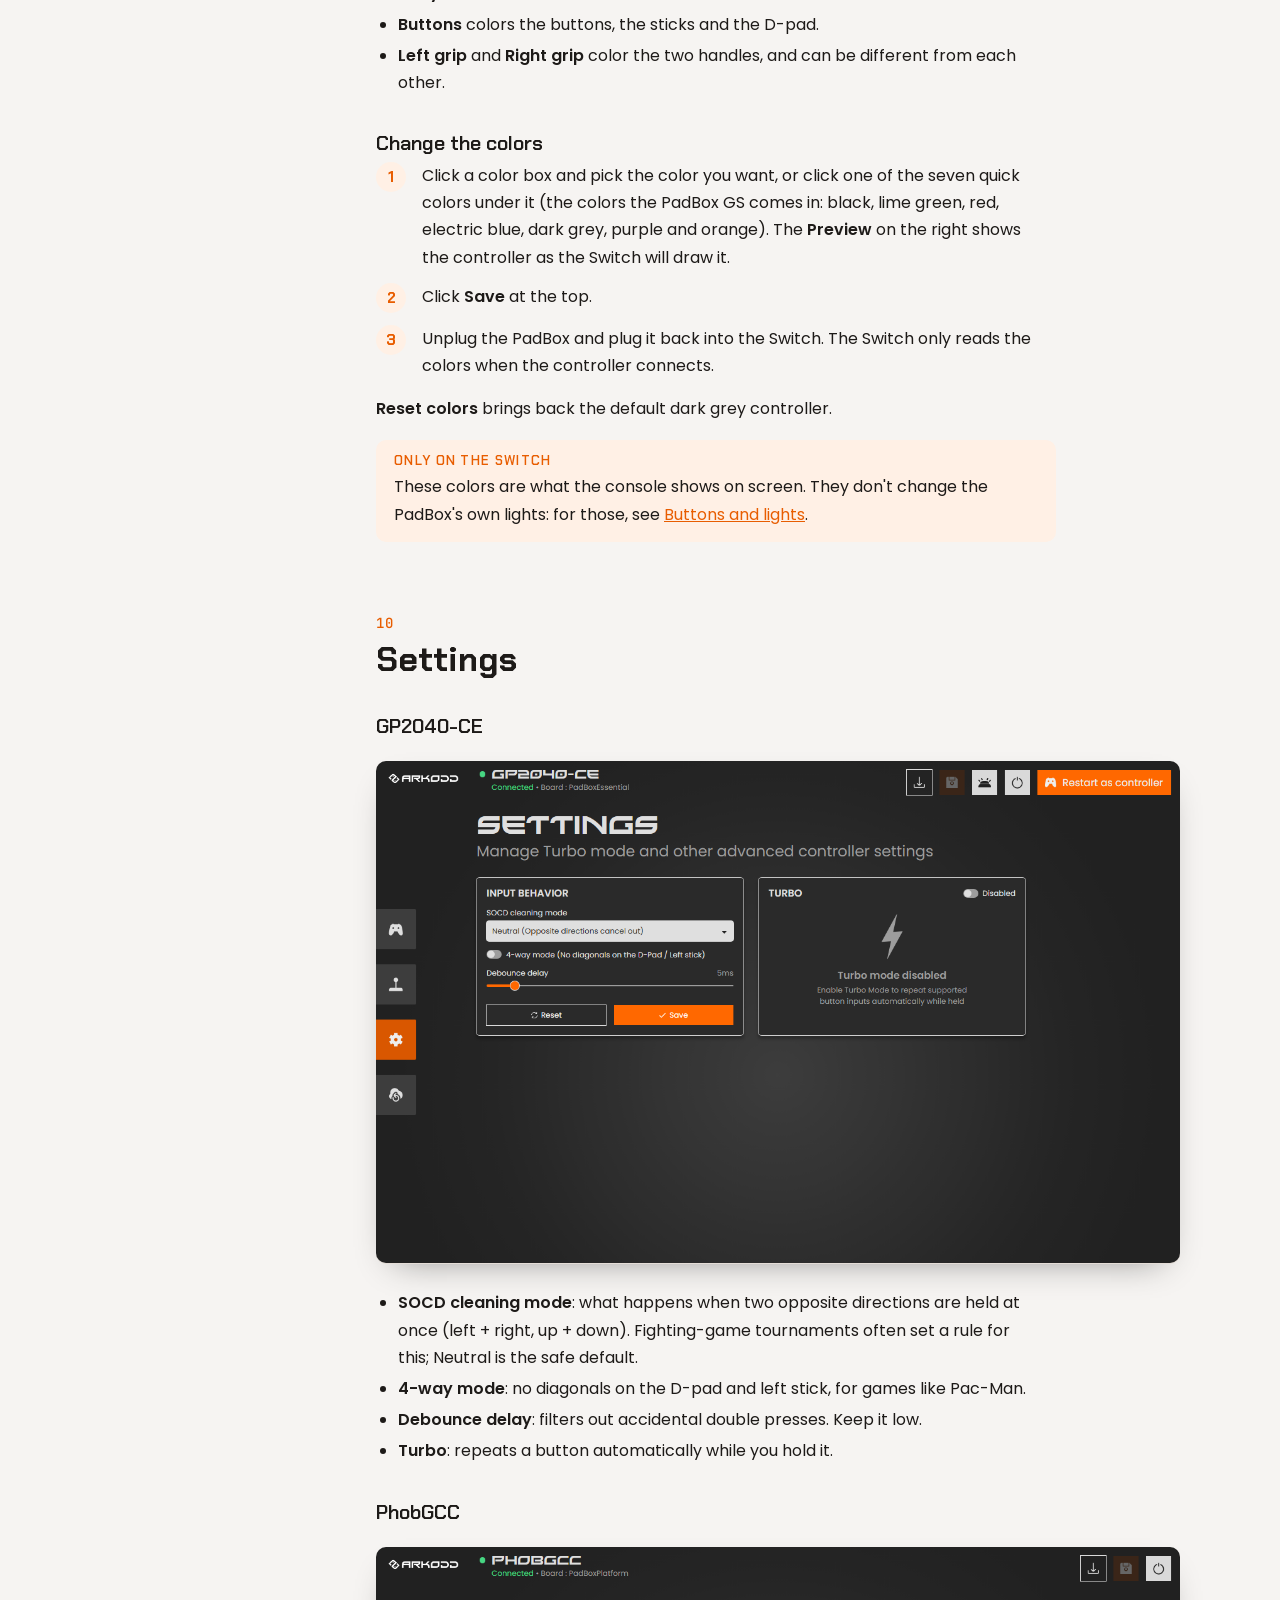
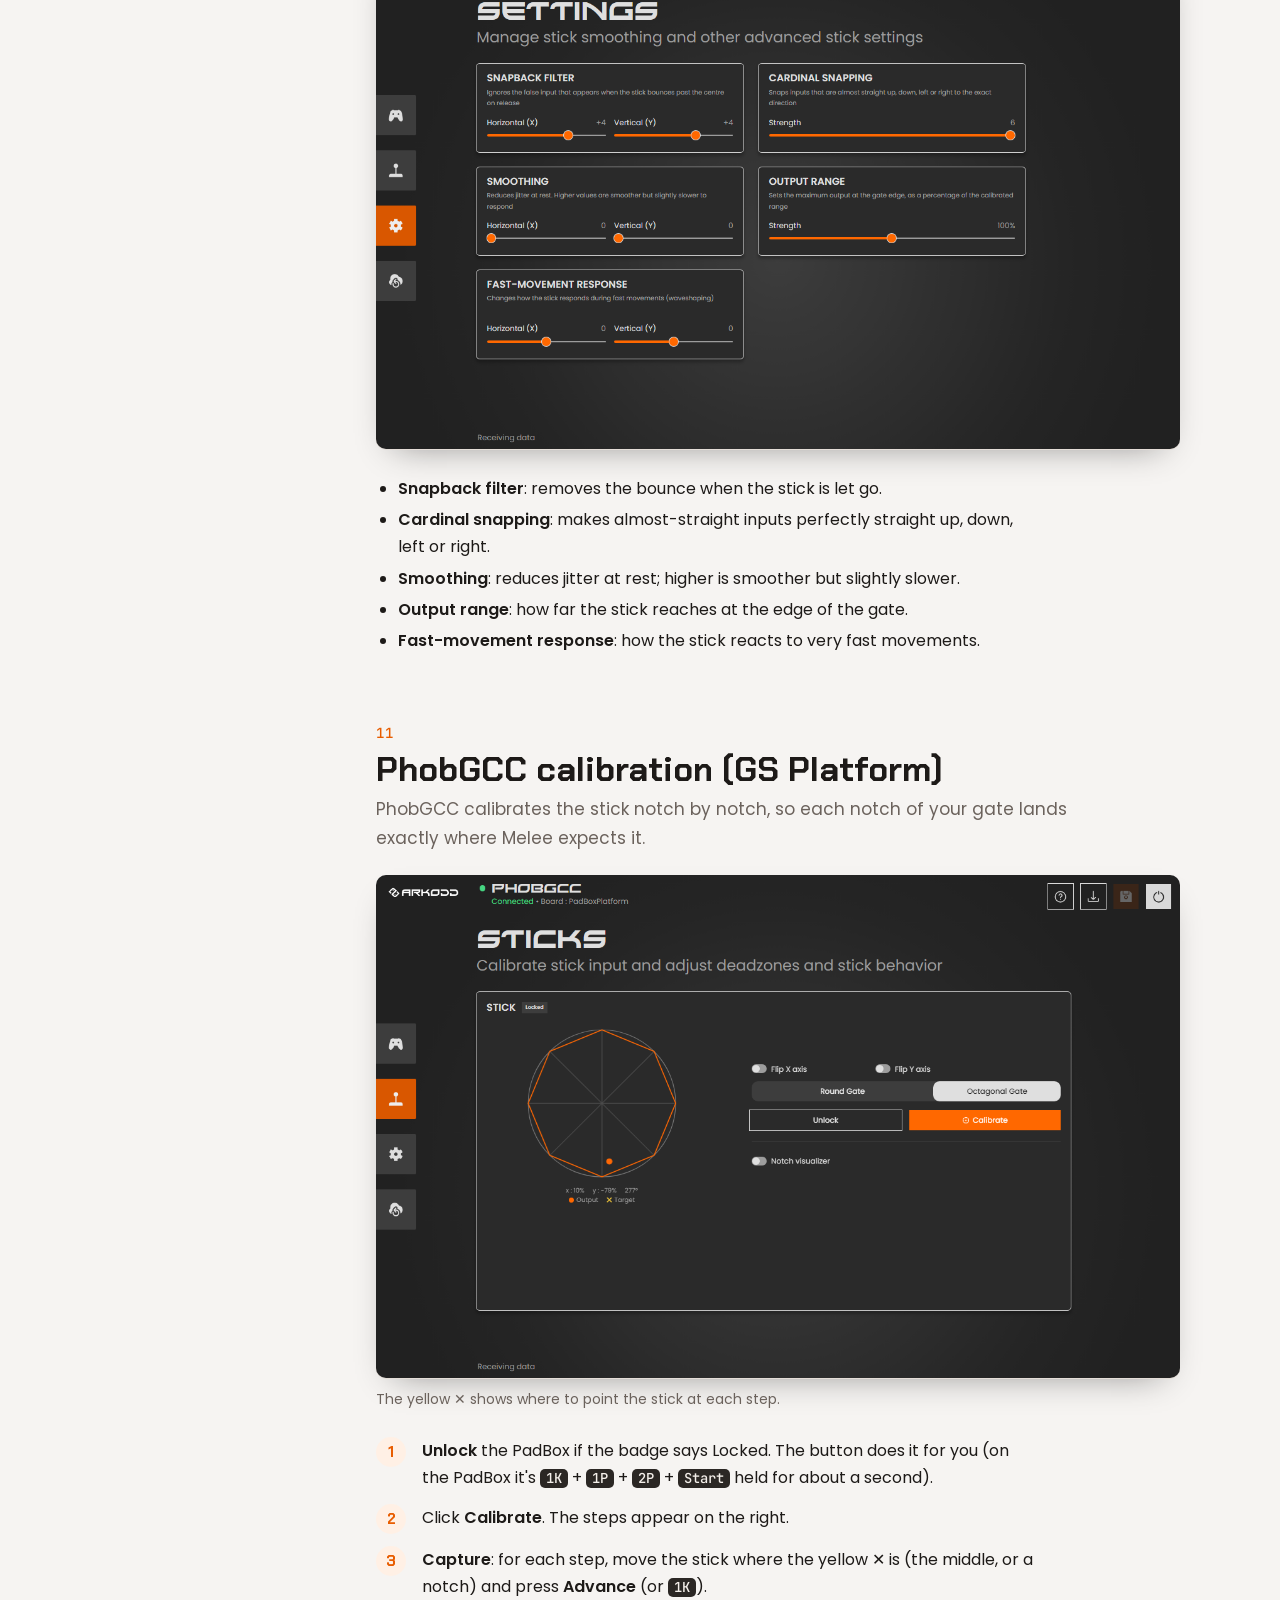
==== commit bdbcbec9: "Owner's guide in 7 more languages, with a language menu Co-Authored-By: Claude Opus 5.5 <noreply@ant" ====
--- a/guide/index.html
+++ b/guide/index.html
@@ -7,6 +7,9 @@
 <link rel="icon" href="../assets/app.png">
 <title>PadBox GS Owner's Guide</title>
 
+<!-- another language than English (js/i18n.js, guide/i18n.js): the page stays hidden until its texts are swapped, so the English doesn't flash first -->
+<script>try { var l = new URLSearchParams(location.search).get('lang') || localStorage.getItem('padbox-lang') || navigator.language || 'en'; if (!/^en/i.test(l)) { document.documentElement.classList.add('i18n-wait'); setTimeout(function () { document.documentElement.classList.remove('i18n-wait'); }, 3000); } } catch (e) { }</script>
+<style>.i18n-wait body { visibility: hidden; }</style>
 <link rel="preconnect" href="https://fonts.googleapis.com">
 <link rel="preconnect" href="https://fonts.gstatic.com" crossorigin>
 <link rel="stylesheet" href="https://fonts.googleapis.com/css2?family=Chakra+Petch:wght@500;600;700&family=Poppins:wght@400;500;600&family=JetBrains+Mono:wght@500&display=swap">
@@ -46,7 +49,10 @@
 @media (max-width: 900px) { .wrap { grid-template-columns: minmax(0, 1fr); gap: 0; } nav.toc { display: none; } }
 
 /* hero */
-header.hero { max-width: 1120px; margin: 0 auto; padding-inline: 20px; padding-block: 56px 40px; }
+header.hero { max-width: 1120px; margin: 0 auto; padding-inline: 20px; padding-block: 56px 40px; position: relative; }
+/* the language menu, top right (the same choice as the Configurator's) */
+select.lang { position: absolute; right: 20px; top: 20px; font: 500 14px/1 var(--body); color: var(--ink); background: var(--surface); border: 1px solid var(--line); border-radius: 999px; padding: 7px 12px; cursor: pointer; }
+select.lang:hover, select.lang:focus-visible { border-color: var(--accent); outline: none; }
 .eyebrow { font: 600 13px/1 var(--display); letter-spacing: .14em; text-transform: uppercase; color: var(--accent); }
 h1 { font: 700 clamp(38px, 6vw, 64px)/1.02 var(--display); letter-spacing: -.01em; margin: 14px 0 18px; text-wrap: balance; }
 .lede { font-size: 18px; color: var(--muted); max-width: 62ch; margin: 0; }
@@ -139,6 +145,7 @@
 
 
 <header class="hero">
+  <select class="lang" id="lang" aria-label="Language"></select>
   <div class="eyebrow">Arkodd · PadBox GS</div>
   <h1>PadBox GS Owner's Guide</h1>
   <p class="lede">Everything you need to get playing: the buttons on your PadBox, the three firmwares it can run, how to pick a console mode, and how to remap, calibrate and update it with the PadBox Configurator in your browser.</p>
@@ -256,7 +263,7 @@
   <figure><img src="img/connect.png" alt="The Configurator's connect screen with the CONNECT, CONNECT PHOBGCC and UPDATE AN OLDER PADBOX buttons" loading="lazy"><figcaption>The connect screen. Pick the button for your firmware.</figcaption></figure>
   <ol class="steps">
     <li><div>Open <a href="https://arkodd.github.io/padbox/">arkodd.github.io/padbox</a> in Chrome or Edge.</div></li>
-    <li><div>Plug the PadBox in with a <b>USB data cable</b>. Some cables only charge and carry no data; if nothing shows up, try another cable.
+    <li><div><span>Plug the PadBox in with a <b>USB data cable</b>. Some cables only charge and carry no data; if nothing shows up, try another cable.</span>
       <ul><li><b>HOJA</b>: just plug it in.</li><li><b>GP2040-CE</b>: hold <span class="k">Start</span> while plugging it in.</li><li><b>PhobGCC</b>: hold <span class="k">Start</span> while plugging it in.</li></ul></div></li>
     <li><div>Click <span class="ui">CONNECT</span> (HOJA and GP2040-CE) or <span class="ui">CONNECT PHOBGCC</span> (PhobGCC). A small list opens at the top of the browser: choose your PadBox and click <span class="ui">Connect</span>. For PhobGCC it's called "PadBox GS Configurator" (on older PhobGCC firmware: "PadBox GS Calibrator").</div></li>
     <li><div>The Configurator opens on the CONTROLLER page. The next time, it reconnects by itself as soon as you plug the PadBox in.</div></li>
@@ -461,7 +468,7 @@
     <li><div><b>Your PadBox</b>: choose GS Essential or GS Platform. Pick carefully: in update mode the PadBox can't tell the page which one it is.</div></li>
     <li><div><b>The firmware on it now</b>: choose what your PadBox runs today.</div></li>
     <li><div><b>Install</b>: choose the firmware you want. It starts on the same one you have now; you can also switch to another one here.</div></li>
-    <li><div>Put the PadBox into update mode: <b>unplug it, hold the buttons for your old firmware, plug it back in while holding them, then let go and click <span class="ui">INSTALL</span>.</b>
+    <li><div><span>Put the PadBox into update mode: <b>unplug it, hold the buttons for your old firmware, plug it back in while holding them, then let go and click <span class="ui">INSTALL</span>.</b></span>
       <div class="tw"><table>
         <thead><tr><th>Firmware on it now</th><th>Buttons to hold</th></tr></thead>
         <tbody>
@@ -499,6 +506,7 @@
 
 </main>
 </div>
+<script type="module" src="i18n.js"></script>
 
 </body>
 </html>
